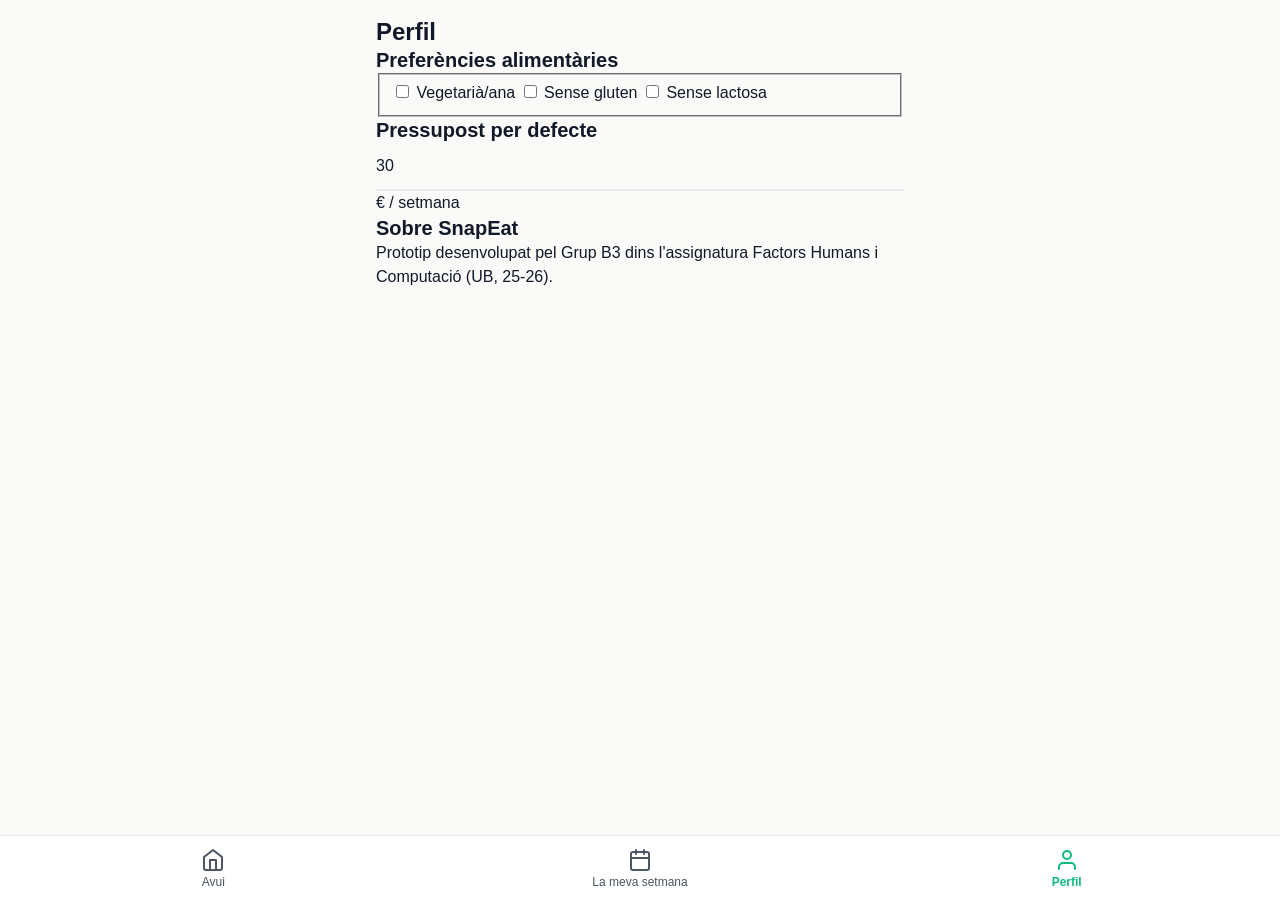
==== perfil.html @ 3fbcd61c "feat: implement complete SnapEat functional prototype - Guia d'estil amb design tokens a variables.c" ====
<!DOCTYPE html>
<html lang="ca">
<head>
  <meta charset="UTF-8">
  <meta name="viewport" content="width=device-width, initial-scale=1.0, viewport-fit=cover">
  <meta name="description" content="Preferències i configuració de SnapEat.">
  <title>SnapEat — Perfil</title>
  <link rel="stylesheet" href="css/variables.css">
  <link rel="stylesheet" href="css/base.css">
  <link rel="stylesheet" href="css/components.css">
  <link rel="stylesheet" href="css/layout.css">
  <link rel="stylesheet" href="css/screens.css">
</head>
<body>
  <a href="#main-content" class="skip-link">Salta al contingut principal</a>

  <main id="main-content" class="container" role="main">
    <header class="perfil-header">
      <h1>Perfil</h1>
    </header>

    <section class="setmana-section" aria-labelledby="prefs-title">
      <h2 id="prefs-title">Preferències alimentàries</h2>
      <fieldset>
        <legend class="visually-hidden">Restriccions</legend>
        <label class="checkbox-label"><input type="checkbox" id="pref-vegetaria"> Vegetarià/ana</label>
        <label class="checkbox-label"><input type="checkbox" id="pref-sense-gluten"> Sense gluten</label>
        <label class="checkbox-label"><input type="checkbox" id="pref-sense-lactosa"> Sense lactosa</label>
      </fieldset>
    </section>

    <section class="setmana-section" aria-labelledby="budget-default-title">
      <h2 id="budget-default-title">Pressupost per defecte</h2>
      <div class="input-with-suffix">
        <input type="number" id="default-budget" class="input-field" value="30" min="10" max="200">
        <span class="input-suffix" aria-hidden="true">€ / setmana</span>
      </div>
    </section>

    <section class="setmana-section" aria-labelledby="info-title">
      <h2 id="info-title">Sobre SnapEat</h2>
      <p>Prototip desenvolupat pel Grup B3 dins l'assignatura Factors Humans i Computació (UB, 25-26).</p>
    </section>
  </main>

  <nav class="tab-bar" aria-label="Navegació principal">
    <a href="index.html" class="tab">
      <svg xmlns="http://www.w3.org/2000/svg" class="tab__icon" width="24" height="24" viewBox="0 0 24 24" fill="none" stroke="currentColor" stroke-width="2" stroke-linecap="round" stroke-linejoin="round" aria-hidden="true"><path d="m3 9 9-7 9 7v11a2 2 0 0 1-2 2H5a2 2 0 0 1-2-2z"/><polyline points="9 22 9 12 15 12 15 22"/></svg>
      <span class="tab__label">Avui</span>
    </a>
    <a href="setmana.html" class="tab">
      <svg xmlns="http://www.w3.org/2000/svg" class="tab__icon" width="24" height="24" viewBox="0 0 24 24" fill="none" stroke="currentColor" stroke-width="2" stroke-linecap="round" stroke-linejoin="round" aria-hidden="true"><rect width="18" height="18" x="3" y="4" rx="2" ry="2"/><line x1="16" x2="16" y1="2" y2="6"/><line x1="8" x2="8" y1="2" y2="6"/><line x1="3" x2="21" y1="10" y2="10"/></svg>
      <span class="tab__label">La meva setmana</span>
    </a>
    <a href="perfil.html" class="tab" aria-current="page">
      <svg xmlns="http://www.w3.org/2000/svg" class="tab__icon" width="24" height="24" viewBox="0 0 24 24" fill="none" stroke="currentColor" stroke-width="2" stroke-linecap="round" stroke-linejoin="round" aria-hidden="true"><path d="M20 21v-2a4 4 0 0 0-4-4H8a4 4 0 0 0-4 4v2"/><circle cx="12" cy="7" r="4"/></svg>
      <span class="tab__label">Perfil</span>
    </a>
  </nav>

  <script src="js/data.js"></script>
  <script src="js/shared.js"></script>
  <script src="js/perfil.js"></script>
</body>
</html>
---- css/variables.css ----
/* ============================================================
   SnapEat — Design tokens (custom properties)
   Basat en disseny/guia-estil.md
   ============================================================ */

:root {
  /* ------------------------------------------------------------
     Colors — semàfor nutricional (Tailwind red/amber/emerald)
     Cadascun amb variants: bg (fons), accent (dot/icon), fg (text)
     ------------------------------------------------------------ */
  --color-bad-bg: #FEE2E2;
  --color-bad-accent: #DC2626;
  --color-bad-fg: #991B1B;

  --color-warn-bg: #FEF3C7;
  --color-warn-accent: #D97706;
  --color-warn-fg: #92400E;

  --color-ok-bg: #D1FAE5;
  --color-ok-accent: #059669;
  --color-ok-fg: #065F46;

  /* Color d'accent de marca */
  --color-brand: #10B981;
  --color-brand-hover: #059669;
  --color-brand-soft: #ECFDF5;

  /* Neutres */
  --color-bg: #FAFAF9;
  --color-surface: #FFFFFF;
  --color-border: #E5E7EB;
  --color-border-strong: #D1D5DB;
  --color-text: #111827;
  --color-text-muted: #4B5563;
  --color-text-subtle: #6B7280;
  --color-text-disabled: #9CA3AF;

  /* Estats */
  --color-focus: #2563EB;
  --color-error: #DC2626;
  --color-success: #059669;

  /* ------------------------------------------------------------
     Tipografia
     ------------------------------------------------------------ */
  --font-family: -apple-system, BlinkMacSystemFont, "Segoe UI", Roboto,
                 "Helvetica Neue", Arial, sans-serif;

  --font-size-display: 2rem;      /* 32px */
  --font-size-h1: 1.5rem;         /* 24px */
  --font-size-h2: 1.25rem;        /* 20px */
  --font-size-h3: 1.125rem;       /* 18px */
  --font-size-body: 1rem;         /* 16px */
  --font-size-small: 0.875rem;    /* 14px */
  --font-size-micro: 0.75rem;     /* 12px */

  --font-weight-regular: 400;
  --font-weight-medium: 500;
  --font-weight-semibold: 600;
  --font-weight-bold: 700;

  --line-height-tight: 1.2;
  --line-height-snug: 1.3;
  --line-height-base: 1.5;

  /* ------------------------------------------------------------
     Espaiat (base 4px)
     ------------------------------------------------------------ */
  --space-1: 0.25rem;  /* 4px */
  --space-2: 0.5rem;   /* 8px */
  --space-3: 0.75rem;  /* 12px */
  --space-4: 1rem;     /* 16px */
  --space-5: 1.5rem;   /* 24px */
  --space-6: 2rem;     /* 32px */
  --space-7: 3rem;     /* 48px */
  --space-8: 4rem;     /* 64px */

  /* ------------------------------------------------------------
     Radius
     ------------------------------------------------------------ */
  --radius-sm: 0.5rem;    /* 8px */
  --radius-md: 0.75rem;   /* 12px */
  --radius-lg: 1rem;      /* 16px */
  --radius-full: 9999px;

  /* ------------------------------------------------------------
     Ombres
     ------------------------------------------------------------ */
  --shadow-sm: 0 1px 2px rgba(0, 0, 0, 0.05);
  --shadow-md: 0 4px 6px -1px rgba(0, 0, 0, 0.08),
               0 2px 4px -2px rgba(0, 0, 0, 0.04);
  --shadow-lg: 0 10px 15px -3px rgba(0, 0, 0, 0.10),
               0 4px 6px -4px rgba(0, 0, 0, 0.05);

  /* ------------------------------------------------------------
     Layout
     ------------------------------------------------------------ */
  --container-max-mobile: 100%;
  --container-max-tablet: 480px;
  --container-max-desktop: 560px;

  --tab-bar-height: 64px;
  --fab-size: 56px;
  --touch-target-min: 44px;

  /* ------------------------------------------------------------
     Motion
     ------------------------------------------------------------ */
  --duration-fast: 150ms;
  --duration-base: 200ms;
  --duration-slow: 300ms;

  --ease-out: cubic-bezier(0.16, 1, 0.3, 1);
  --ease-in-out: cubic-bezier(0.4, 0, 0.2, 1);

  /* ------------------------------------------------------------
     Z-index scale
     ------------------------------------------------------------ */
  --z-tab-bar: 10;
  --z-fab: 20;
  --z-modal: 100;
  --z-toast: 200;
}
---- css/base.css ----
/* ============================================================
   SnapEat — Base styles
   Reset modern, tipografia base, elements HTML fonamentals
   ============================================================ */

/* ------------------------------------------------------------
   Reset — box-sizing universal i margins a zero
   Raó: evitar inconsistències entre navegadors i facilitar
   el càlcul de mides dels components
   ------------------------------------------------------------ */
*,
*::before,
*::after {
  box-sizing: border-box;
}

html,
body,
h1,
h2,
h3,
h4,
h5,
h6,
p,
figure,
blockquote,
dl,
dd,
ul,
ol {
  margin: 0;
  padding: 0;
}

ul,
ol {
  list-style: none;
}

button {
  font: inherit;
  color: inherit;
  background: none;
  border: none;
  cursor: pointer;
}

input,
textarea,
select {
  font: inherit;
  color: inherit;
}

/* ------------------------------------------------------------
   HTML i body — base tipogràfica i colors de fons
   ------------------------------------------------------------ */
html {
  /* Evita ajustaments automàtics de text a iOS en rotació */
  -webkit-text-size-adjust: 100%;
  /* Scroll suau per àncores (respectat si hi ha reduced motion) */
  scroll-behavior: smooth;
}

body {
  font-family: var(--font-family);
  font-size: var(--font-size-body);
  font-weight: var(--font-weight-regular);
  line-height: var(--line-height-base);
  color: var(--color-text);
  background-color: var(--color-bg);
  /* Millora la renderització a Mac/iOS */
  -webkit-font-smoothing: antialiased;
  -moz-osx-font-smoothing: grayscale;
  /* Mínim 100vh per garantir que el fons cobreix tota la pantalla */
  min-height: 100vh;
}

/* ------------------------------------------------------------
   Tipografia — capçaleres (segueix l'escala de variables.css)
   ------------------------------------------------------------ */
h1 {
  font-size: var(--font-size-h1);
  font-weight: var(--font-weight-bold);
  line-height: var(--line-height-snug);
  color: var(--color-text);
}

h2 {
  font-size: var(--font-size-h2);
  font-weight: var(--font-weight-semibold);
  line-height: var(--line-height-snug);
  color: var(--color-text);
}

h3 {
  font-size: var(--font-size-h3);
  font-weight: var(--font-weight-semibold);
  line-height: var(--line-height-snug);
  color: var(--color-text);
}

p {
  font-size: var(--font-size-body);
  line-height: var(--line-height-base);
  color: var(--color-text);
}

small {
  font-size: var(--font-size-small);
  color: var(--color-text-muted);
}

/* ------------------------------------------------------------
   Enllaços — color de marca, subratllat només a hover
   Raó: aspecte net; el focus-visible ja indica interactivitat
   ------------------------------------------------------------ */
a {
  color: var(--color-brand);
  text-decoration: none;
  transition: color var(--duration-fast) var(--ease-in-out);
}

a:hover {
  text-decoration: underline;
}

a:active {
  color: var(--color-brand-hover);
}

/* ------------------------------------------------------------
   Imatges — responsive per defecte
   ------------------------------------------------------------ */
img,
picture,
svg,
video {
  max-width: 100%;
  height: auto;
  display: block;
}

/* ------------------------------------------------------------
   Focus visible global — WCAG 2.4.7
   Outline blau de 2px amb offset per garantir visibilitat
   sobre qualsevol fons de la paleta
   ------------------------------------------------------------ */
:focus {
  outline: none;
}

:focus-visible {
  outline: 2px solid var(--color-focus);
  outline-offset: 2px;
  border-radius: var(--radius-sm);
}

/* ------------------------------------------------------------
   Utilitat visually-hidden — contingut només per lectors de pantalla
   Patró estàndard de Bootstrap/WAI
   ------------------------------------------------------------ */
.visually-hidden {
  position: absolute;
  width: 1px;
  height: 1px;
  padding: 0;
  margin: -1px;
  overflow: hidden;
  clip: rect(0, 0, 0, 0);
  white-space: nowrap;
  border: 0;
}

/* ------------------------------------------------------------
   Selecció de text — utilitza el color de marca suau
   ------------------------------------------------------------ */
::selection {
  background-color: var(--color-brand-soft);
  color: var(--color-text);
}

/* ------------------------------------------------------------
   Preferència de moviment reduït — WCAG 2.3.3
   Única excepció a la regla de no usar !important:
   ha d'anul·lar qualsevol transició/animació del projecte
   ------------------------------------------------------------ */
@media (prefers-reduced-motion: reduce) {
  *,
  *::before,
  *::after {
    animation-duration: 0.01ms !important;
    animation-iteration-count: 1 !important;
    transition-duration: 0.01ms !important;
    scroll-behavior: auto !important;
  }
}
---- css/components.css ----
/* ============================================================
   SnapEat — Components reutilitzables
   Botons, cards, FAB, tab bar, inputs, semàfor, chips,
   banners, apat-card, modals, skip-link
   ============================================================ */

/* ------------------------------------------------------------
   Skip link — accessibilitat (WCAG 2.4.1)
   Visible només quan rep focus amb teclat
   ------------------------------------------------------------ */
.skip-link {
  position: absolute;
  top: 0;
  left: 0;
  padding: var(--space-3) var(--space-4);
  background-color: var(--color-surface);
  color: var(--color-brand);
  font-weight: var(--font-weight-semibold);
  border-radius: 0 0 var(--radius-md) 0;
  box-shadow: var(--shadow-md);
  /* Fora de pantalla per defecte; torna a la vista amb focus */
  transform: translateY(-120%);
  transition: transform var(--duration-base) var(--ease-out);
  z-index: var(--z-modal);
}

.skip-link:focus {
  transform: translateY(0);
}

.skip-link:focus-visible {
  outline: 2px solid var(--color-focus);
  outline-offset: 2px;
}

/* ============================================================
   BOTONS
   Alçada mínima 44px (WCAG 2.5.5 Target Size AAA)
   ============================================================ */

.btn {
  display: inline-flex;
  align-items: center;
  justify-content: center;
  gap: var(--space-2);
  min-height: var(--touch-target-min);
  padding: var(--space-3) var(--space-5);
  font-size: var(--font-size-body);
  font-weight: var(--font-weight-semibold);
  line-height: var(--line-height-snug);
  border-radius: var(--radius-md);
  border: 2px solid transparent;
  cursor: pointer;
  user-select: none;
  text-decoration: none;
  transition: background-color var(--duration-fast) var(--ease-in-out),
              border-color var(--duration-fast) var(--ease-in-out),
              color var(--duration-fast) var(--ease-in-out),
              transform var(--duration-fast) var(--ease-out),
              opacity var(--duration-fast) var(--ease-in-out);
}

.btn:active:not(:disabled) {
  /* Feedback tàctil subtil */
  transform: scale(0.97);
}

.btn:disabled,
.btn[aria-disabled="true"] {
  opacity: 0.5;
  cursor: not-allowed;
  pointer-events: none;
}

.btn--block {
  width: 100%;
}

/* -------------------- Variant: primary -------------------- */
.btn--primary {
  background-color: var(--color-brand);
  color: var(--color-surface);
  border-color: var(--color-brand);
}

.btn--primary:hover:not(:disabled) {
  background-color: var(--color-brand-hover);
  border-color: var(--color-brand-hover);
}

.btn--primary:active:not(:disabled) {
  background-color: var(--color-brand-hover);
}

/* -------------------- Variant: secondary -------------------- */
.btn--secondary {
  background-color: transparent;
  color: var(--color-brand);
  border-color: var(--color-brand);
}

.btn--secondary:hover:not(:disabled) {
  background-color: var(--color-brand-soft);
}

.btn--secondary:active:not(:disabled) {
  background-color: var(--color-brand-soft);
  color: var(--color-brand-hover);
  border-color: var(--color-brand-hover);
}

/* -------------------- Variant: ghost -------------------- */
.btn--ghost {
  background-color: transparent;
  color: var(--color-text-muted);
  border-color: transparent;
}

.btn--ghost:hover:not(:disabled) {
  background-color: var(--color-border);
  color: var(--color-text);
}

.btn--ghost:active:not(:disabled) {
  background-color: var(--color-border-strong);
}

/* -------------------- Variant: danger -------------------- */
.btn--danger {
  background-color: transparent;
  color: var(--color-bad-accent);
  border-color: transparent;
}

.btn--danger:hover:not(:disabled) {
  background-color: var(--color-bad-bg);
}

.btn--danger:active:not(:disabled) {
  background-color: var(--color-bad-bg);
  color: var(--color-bad-fg);
}

/* ============================================================
   CARD — superfície bàsica per a contingut
   ============================================================ */

.card {
  background-color: var(--color-surface);
  border: 1px solid var(--color-border);
  border-radius: var(--radius-md);
  padding: var(--space-4);
  box-shadow: var(--shadow-sm);
}

.card__title {
  font-size: var(--font-size-h3);
  font-weight: var(--font-weight-semibold);
  line-height: var(--line-height-snug);
  margin-bottom: var(--space-2);
}

.card__subtitle {
  font-size: var(--font-size-small);
  color: var(--color-text-muted);
  margin-bottom: var(--space-3);
}

.card__body {
  font-size: var(--font-size-body);
  color: var(--color-text);
}

/* ============================================================
   FAB — Floating Action Button
   Posicionat sobre el tab bar, a baix a la dreta
   ============================================================ */

.fab {
  position: fixed;
  right: var(--space-4);
  /* Sobre el tab bar + respir */
  bottom: calc(var(--tab-bar-height) + var(--space-4) + env(safe-area-inset-bottom, 0px));
  width: var(--fab-size);
  height: var(--fab-size);
  display: inline-flex;
  align-items: center;
  justify-content: center;
  background-color: var(--color-brand);
  color: var(--color-surface);
  border: none;
  border-radius: var(--radius-full);
  box-shadow: var(--shadow-lg);
  cursor: pointer;
  z-index: var(--z-fab);
  transition: background-color var(--duration-fast) var(--ease-in-out),
              transform var(--duration-fast) var(--ease-out),
              box-shadow var(--duration-fast) var(--ease-in-out);
}

.fab:hover {
  background-color: var(--color-brand-hover);
  box-shadow: var(--shadow-lg), 0 0 0 6px var(--color-brand-soft);
}

.fab:active {
  /* Feedback més marcat que un botó normal (element de flotació) */
  transform: scale(0.93);
}

.fab svg,
.fab__icon {
  width: 24px;
  height: 24px;
  stroke: currentColor;
  fill: none;
}

/* ============================================================
   TAB BAR — barra de navegació fixa inferior
   ============================================================ */

.tab-bar {
  position: fixed;
  bottom: 0;
  left: 0;
  right: 0;
  display: flex;
  align-items: stretch;
  background-color: var(--color-surface);
  border-top: 1px solid var(--color-border);
  /* Safe area iOS — afegeix padding al padding propi */
  padding-bottom: env(safe-area-inset-bottom, 0px);
  min-height: var(--tab-bar-height);
  z-index: var(--z-tab-bar);
}

.tab {
  flex: 1;
  display: flex;
  flex-direction: column;
  align-items: center;
  justify-content: center;
  gap: var(--space-1);
  min-height: var(--tab-bar-height);
  padding: var(--space-2);
  color: var(--color-text-muted);
  font-size: var(--font-size-micro);
  font-weight: var(--font-weight-regular);
  text-decoration: none;
  text-align: center;
  background: transparent;
  border: none;
  cursor: pointer;
  transition: color var(--duration-fast) var(--ease-in-out);
}

.tab__icon {
  width: 24px;
  height: 24px;
  stroke: currentColor;
  fill: none;
}

.tab__label {
  font-size: var(--font-size-micro);
  line-height: 1;
}

.tab:hover {
  color: var(--color-text);
}

/* Tab actiu — usa aria-current="page" com a selector canònic */
.tab[aria-current="page"],
.tab--active {
  color: var(--color-brand);
  font-weight: var(--font-weight-semibold);
}

/* ============================================================
   INPUTS — minimalista amb border-bottom
   Label SEMPRE visible a sobre (WCAG 3.3.2)
   ============================================================ */

.input-group {
  display: flex;
  flex-direction: column;
  gap: var(--space-1);
}

.label {
  font-size: var(--font-size-small);
  font-weight: var(--font-weight-medium);
  color: var(--color-text-muted);
  line-height: var(--line-height-snug);
}

.label--required::after {
  content: " *";
  color: var(--color-error);
}

.input-field {
  width: 100%;
  min-height: 48px;
  padding: var(--space-2) 0;
  font-size: var(--font-size-body);
  color: var(--color-text);
  background-color: transparent;
  border: none;
  border-bottom: 2px solid var(--color-border);
  border-radius: 0;
  transition: border-color var(--duration-fast) var(--ease-in-out);
}

.input-field::placeholder {
  color: var(--color-text-subtle);
}

.input-field:hover {
  border-bottom-color: var(--color-border-strong);
}

.input-field:focus {
  outline: none;
  border-bottom-color: var(--color-brand);
}

.input-field:focus-visible {
  /* Manté el focus ring global però també reforça el border bottom */
  outline: 2px solid var(--color-focus);
  outline-offset: 2px;
  border-bottom-color: var(--color-brand);
}

.input-field:disabled {
  color: var(--color-text-disabled);
  border-bottom-color: var(--color-border);
  cursor: not-allowed;
}

.input-field--error {
  border-bottom-color: var(--color-error);
}

.input-help {
  font-size: var(--font-size-small);
  color: var(--color-text-subtle);
  margin-top: var(--space-1);
}

.input-error {
  font-size: var(--font-size-small);
  color: var(--color-error);
  margin-top: var(--space-1);
}

/* Select amb la mateixa aparença que input */
select.input-field {
  appearance: none;
  background-image: linear-gradient(45deg, transparent 50%, var(--color-text-muted) 50%),
                    linear-gradient(-45deg, transparent 50%, var(--color-text-muted) 50%);
  background-position: calc(100% - 14px) 50%, calc(100% - 8px) 50%;
  background-size: 6px 6px;
  background-repeat: no-repeat;
  padding-right: var(--space-6);
}

/* ============================================================
   SEMÀFOR NUTRICIONAL — component crític
   Cada cèl·lula combina color + icona + text (anti-daltonisme)
   ============================================================ */

.semafor {
  display: grid;
  grid-template-columns: repeat(3, minmax(0, 1fr));
  gap: var(--space-3);
}

@media (max-width: 359px) {
  .semafor {
    grid-template-columns: repeat(2, minmax(0, 1fr));
  }
  .semafor > :nth-child(3) {
    grid-column: 1 / -1;
  }
}

.semafor-cell {
  display: flex;
  flex-direction: column;
  align-items: flex-start;
  justify-content: flex-start;
  gap: var(--space-1);
  min-height: 96px;
  padding: var(--space-3);
  border-radius: var(--radius-md);
  border: 1px solid transparent;
  /* Transició per al canvi d'estat després de registrar un àpat */
  transition: background-color var(--duration-slow) var(--ease-in-out),
              border-color var(--duration-slow) var(--ease-in-out),
              transform var(--duration-slow) var(--ease-out);
}

.semafor-cell__icon {
  display: inline-flex;
  align-items: center;
  justify-content: center;
  width: 20px;
  height: 20px;
  margin-bottom: var(--space-1);
}

.semafor-cell__icon svg {
  width: 100%;
  height: 100%;
  stroke: currentColor;
  fill: none;
}

.semafor-cell__dot {
  /* Alternativa a icona si només es vol un punt de color */
  display: inline-block;
  width: 10px;
  height: 10px;
  border-radius: var(--radius-full);
  background-color: currentColor;
  margin-bottom: var(--space-2);
}

.semafor-cell__label {
  font-size: var(--font-size-body);
  font-weight: var(--font-weight-semibold);
  line-height: var(--line-height-snug);
}

.semafor-cell__status {
  font-size: var(--font-size-small);
  line-height: var(--line-height-snug);
}

/* -------------------- Modificador: OK -------------------- */
.semafor-cell--ok {
  background-color: var(--color-ok-bg);
  border-color: rgba(5, 150, 105, 0.4); /* --color-ok-accent a 40% */
  color: var(--color-ok-accent);
}

.semafor-cell--ok .semafor-cell__label {
  color: var(--color-ok-fg);
}

.semafor-cell--ok .semafor-cell__status {
  color: var(--color-ok-fg);
}

/* -------------------- Modificador: warn -------------------- */
.semafor-cell--warn {
  background-color: var(--color-warn-bg);
  border-color: rgba(217, 119, 6, 0.4); /* --color-warn-accent a 40% */
  color: var(--color-warn-accent);
}

.semafor-cell--warn .semafor-cell__label {
  color: var(--color-warn-fg);
}

.semafor-cell--warn .semafor-cell__status {
  color: var(--color-warn-fg);
}

/* -------------------- Modificador: bad -------------------- */
.semafor-cell--bad {
  background-color: var(--color-bad-bg);
  border-color: rgba(220, 38, 38, 0.4); /* --color-bad-accent a 40% */
  color: var(--color-bad-accent);
}

.semafor-cell--bad .semafor-cell__label {
  color: var(--color-bad-fg);
}

.semafor-cell--bad .semafor-cell__status {
  color: var(--color-bad-fg);
}

/* Animació d'atenció en primer render post-registre */
.semafor-cell--pulse {
  animation: semafor-pulse var(--duration-slow) var(--ease-out);
}

@keyframes semafor-pulse {
  0%   { transform: scale(1); }
  50%  { transform: scale(1.02); }
  100% { transform: scale(1); }
}

/* ============================================================
   CHIPS — selecció ràpida (begudes, extras)
   ============================================================ */

.chip {
  display: inline-flex;
  align-items: center;
  gap: var(--space-1);
  min-height: 36px;
  padding: var(--space-2) var(--space-3);
  background-color: var(--color-bg);
  color: var(--color-text-muted);
  font-size: var(--font-size-small);
  font-weight: var(--font-weight-medium);
  line-height: 1;
  border: 1px solid var(--color-border);
  border-radius: var(--radius-full);
  cursor: pointer;
  user-select: none;
  transition: background-color var(--duration-fast) var(--ease-in-out),
              border-color var(--duration-fast) var(--ease-in-out),
              color var(--duration-fast) var(--ease-in-out);
}

.chip:hover {
  border-color: var(--color-border-strong);
  color: var(--color-text);
}

.chip:active {
  transform: scale(0.97);
}

/* Estat seleccionat — input:checked + label o classe .chip--selected */
.chip--selected,
.chip[aria-pressed="true"] {
  background-color: var(--color-brand-soft);
  border-color: var(--color-brand);
  color: var(--color-brand-hover);
}

.chip--selected:hover,
.chip[aria-pressed="true"]:hover {
  background-color: var(--color-brand-soft);
  border-color: var(--color-brand-hover);
}

.chip__icon {
  width: 14px;
  height: 14px;
  stroke: currentColor;
  fill: none;
}

/* ============================================================
   BANNER — suggeriments tonals Coach
   ============================================================ */

.banner {
  display: flex;
  align-items: flex-start;
  gap: var(--space-3);
  padding: var(--space-3) var(--space-4);
  background-color: var(--color-brand-soft);
  border-left: 3px solid var(--color-brand);
  border-radius: var(--radius-md);
  color: var(--color-text);
  font-size: var(--font-size-body);
  line-height: var(--line-height-base);
}

.banner__icon {
  flex-shrink: 0;
  width: 20px;
  height: 20px;
  margin-top: 2px; /* alineació òptica amb la primera línia de text */
  color: var(--color-brand);
  stroke: currentColor;
  fill: none;
}

.banner__text {
  flex: 1;
}

.banner__text strong {
  font-weight: var(--font-weight-semibold);
}

/* Variant info neutra (no coach) */
.banner--info {
  background-color: var(--color-bg);
  border-left-color: var(--color-text-muted);
}

.banner--info .banner__icon {
  color: var(--color-text-muted);
}

/* ============================================================
   APAT-CARD — card específica per a un àpat registrat
   Conté foto thumbnail, nom, hora i menú [⋯]
   ============================================================ */

.apat-card {
  display: grid;
  grid-template-columns: 64px 1fr auto;
  gap: var(--space-3);
  align-items: center;
  padding: var(--space-3);
  background-color: var(--color-surface);
  border: 1px solid var(--color-border);
  border-radius: var(--radius-md);
  box-shadow: var(--shadow-sm);
}

.apat-card__foto {
  width: 64px;
  height: 64px;
  object-fit: cover;
  border-radius: var(--radius-sm);
  background-color: var(--color-bg);
}

.apat-card__body {
  min-width: 0; /* permet truncat del text */
}

.apat-card__nom {
  font-size: var(--font-size-body);
  font-weight: var(--font-weight-semibold);
  color: var(--color-text);
  line-height: var(--line-height-snug);
  /* Truncat a una línia si és massa llarg */
  overflow: hidden;
  text-overflow: ellipsis;
  white-space: nowrap;
}

.apat-card__hora {
  font-size: var(--font-size-small);
  color: var(--color-text-muted);
  margin-top: 2px;
}

.apat-card__menu {
  display: inline-flex;
  align-items: center;
  justify-content: center;
  width: var(--touch-target-min);
  height: var(--touch-target-min);
  border-radius: var(--radius-full);
  color: var(--color-text-muted);
  background: transparent;
  border: none;
  cursor: pointer;
  transition: background-color var(--duration-fast) var(--ease-in-out),
              color var(--duration-fast) var(--ease-in-out);
}

.apat-card__menu:hover {
  background-color: var(--color-bg);
  color: var(--color-text);
}

.apat-card__menu svg {
  width: 20px;
  height: 20px;
  stroke: currentColor;
  fill: none;
}

/* ============================================================
   MODAL — overlay centrat per a confirmacions
   ============================================================ */

.modal {
  position: fixed;
  inset: 0;
  display: flex;
  align-items: center;
  justify-content: center;
  padding: var(--space-4);
  background-color: rgba(17, 24, 39, 0.5); /* --color-text a 50% */
  z-index: var(--z-modal);
  /* Hidden per defecte — JS afegirà atribut open o classe .modal--visible */
  opacity: 0;
  visibility: hidden;
  transition: opacity var(--duration-base) var(--ease-in-out),
              visibility var(--duration-base) var(--ease-in-out);
}

.modal[open],
.modal--visible,
.modal:not([hidden]) {
  opacity: 1;
  visibility: visible;
}

.modal__dialog {
  width: 100%;
  max-width: 400px;
  background-color: var(--color-surface);
  border-radius: var(--radius-lg);
  box-shadow: var(--shadow-lg);
  padding: var(--space-5);
  display: flex;
  flex-direction: column;
  gap: var(--space-4);
  /* Animació d'entrada */
  transform: translateY(8px) scale(0.98);
  transition: transform var(--duration-base) var(--ease-out);
}

.modal[open] .modal__dialog,
.modal--visible .modal__dialog {
  transform: translateY(0) scale(1);
}

.modal__title {
  font-size: var(--font-size-h2);
  font-weight: var(--font-weight-semibold);
  line-height: var(--line-height-snug);
  color: var(--color-text);
}

.modal__body {
  font-size: var(--font-size-body);
  line-height: var(--line-height-base);
  color: var(--color-text-muted);
}

.modal__actions {
  display: flex;
  justify-content: flex-end;
  gap: var(--space-2);
  flex-wrap: wrap;
}

/* En mòbils petits, botons a tota amfada apilats */
@media (max-width: 479px) {
  .modal__actions {
    flex-direction: column-reverse;
  }
  .modal__actions .btn {
    width: 100%;
  }
}

/* ============================================================
   BADGE — petita etiqueta d'estat
   ============================================================ */

.badge {
  display: inline-flex;
  align-items: center;
  gap: var(--space-1);
  padding: 2px var(--space-2);
  font-size: var(--font-size-micro);
  font-weight: var(--font-weight-medium);
  line-height: 1;
  background-color: var(--color-bg);
  color: var(--color-text-muted);
  border-radius: var(--radius-sm);
  border: 1px solid var(--color-border);
}

.badge--ok {
  background-color: var(--color-ok-bg);
  color: var(--color-ok-fg);
  border-color: transparent;
}

.badge--warn {
  background-color: var(--color-warn-bg);
  color: var(--color-warn-fg);
  border-color: transparent;
}

.badge--bad {
  background-color: var(--color-bad-bg);
  color: var(--color-bad-fg);
  border-color: transparent;
}

/* ============================================================
   DIVIDER — separador horitzontal
   ============================================================ */

.divider {
  height: 1px;
  background-color: var(--color-border);
  border: none;
  margin: var(--space-4) 0;
}
---- css/layout.css ----
/* ============================================================
   SnapEat — Layout
   Contenidors, retícula responsive, safe-area insets
   ============================================================ */

/* ------------------------------------------------------------
   Contenidor principal — mobile-first
   Breakpoints:
     < 640px  → 100% amfada
     ≥ 640px  → màx 480px (manté experiència mobile-like a tauleta)
     ≥ 1024px → màx 560px (marge generós a desktop)
   Padding bottom: espai per no quedar tapat pel tab bar + FAB
   ------------------------------------------------------------ */
.container {
  width: 100%;
  max-width: var(--container-max-mobile);
  margin-inline: auto;
  padding-inline: var(--space-4);
  /* Espai inferior: tab bar (64px) + FAB (56px) + respir (32px) */
  padding-bottom: calc(var(--tab-bar-height) + var(--space-8));
  padding-top: var(--space-4);
}

@media (min-width: 640px) {
  .container {
    max-width: var(--container-max-tablet);
  }
}

@media (min-width: 1024px) {
  .container {
    max-width: var(--container-max-desktop);
  }
}

/* ------------------------------------------------------------
   Secció — bloc lògic dins d'una pantalla
   Separació generosa entre seccions
   ------------------------------------------------------------ */
.section {
  margin-bottom: var(--space-6);
}

.section:last-child {
  margin-bottom: 0;
}

.section__title {
  margin-bottom: var(--space-4);
  font-size: var(--font-size-h2);
  font-weight: var(--font-weight-semibold);
  line-height: var(--line-height-snug);
}

.section__subtitle {
  margin-bottom: var(--space-3);
  font-size: var(--font-size-small);
  color: var(--color-text-muted);
}

/* ------------------------------------------------------------
   Pantalla — contenidor de pantalla completa
   ------------------------------------------------------------ */
.screen {
  min-height: 100vh;
  padding-bottom: var(--tab-bar-height);
}

.screen__header {
  margin-bottom: var(--space-5);
}

.screen__title {
  font-size: var(--font-size-display);
  font-weight: var(--font-weight-bold);
  line-height: var(--line-height-tight);
  color: var(--color-text);
}

.screen__subtitle {
  margin-top: var(--space-1);
  font-size: var(--font-size-body);
  color: var(--color-text-muted);
}

/* ------------------------------------------------------------
   Utilitats flex i gap
   ------------------------------------------------------------ */
.stack {
  display: flex;
  flex-direction: column;
  gap: var(--space-4);
}

.stack--tight {
  gap: var(--space-2);
}

.stack--loose {
  gap: var(--space-6);
}

.cluster {
  display: flex;
  flex-wrap: wrap;
  align-items: center;
  gap: var(--space-2);
}

.row {
  display: flex;
  align-items: center;
  gap: var(--space-3);
}

.row--between {
  justify-content: space-between;
}

/* ------------------------------------------------------------
   Grid del semàfor nutricional
   3 columnes iguals al mòbil; pot plegar-se a 2+1 si és molt estret
   ------------------------------------------------------------ */
.grid-semafor {
  display: grid;
  grid-template-columns: repeat(3, minmax(0, 1fr));
  gap: var(--space-3);
}

/* A pantalles molt estretes (< 360px), plega a 2 columnes amb
   la tercera ocupant tota l'amfada. Cas extrem però accessible. */
@media (max-width: 359px) {
  .grid-semafor {
    grid-template-columns: repeat(2, minmax(0, 1fr));
  }

  .grid-semafor > :nth-child(3) {
    grid-column: 1 / -1;
  }
}

/* ------------------------------------------------------------
   Grid de cards de pla setmanal
   Mòbil: 1 columna; tauleta+: 2 columnes
   ------------------------------------------------------------ */
.grid-week {
  display: grid;
  grid-template-columns: 1fr;
  gap: var(--space-4);
}

@media (min-width: 640px) {
  .grid-week {
    grid-template-columns: repeat(2, minmax(0, 1fr));
  }
}

/* ------------------------------------------------------------
   Safe area insets — iOS
   Garanteix que el tab bar no quedi tapat pel home indicator
   ------------------------------------------------------------ */
.safe-bottom {
  padding-bottom: env(safe-area-inset-bottom, 0);
}

.safe-top {
  padding-top: env(safe-area-inset-top, 0);
}

/* ------------------------------------------------------------
   Main — regió principal de contingut
   ------------------------------------------------------------ */
main {
  display: block;
}

/* ------------------------------------------------------------
   Utilitats d'espaiat (usades amb moderació — prefereix gap)
   ------------------------------------------------------------ */
.mt-4 { margin-top: var(--space-4); }
.mt-5 { margin-top: var(--space-5); }
.mt-6 { margin-top: var(--space-6); }
.mb-4 { margin-bottom: var(--space-4); }
.mb-5 { margin-bottom: var(--space-5); }
.mb-6 { margin-bottom: var(--space-6); }
---- css/screens.css ----
/* ============================================================
   SnapEat — Estils específics de pantalla
   Dashboard, registrar, setmana, perfil
   ============================================================ */

/* ============================================================
   #dashboard (index.html)
   Semàfor al capdamunt, suggeriment, llista d'àpats, empty state
   ============================================================ */

#dashboard .dashboard__header {
  display: flex;
  align-items: baseline;
  justify-content: space-between;
  gap: var(--space-3);
  margin-bottom: var(--space-5);
}

#dashboard .dashboard__salutacio {
  font-size: var(--font-size-display);
  font-weight: var(--font-weight-bold);
  line-height: var(--line-height-tight);
}

#dashboard .dashboard__data {
  font-size: var(--font-size-small);
  color: var(--color-text-muted);
}

/* Secció semàfor — destacat visual com a hero */
#dashboard .dashboard__semafor {
  margin-bottom: var(--space-5);
}

/* Secció banner de suggeriment */
#dashboard .dashboard__suggeriment {
  margin-bottom: var(--space-6);
}

/* Llista d'àpats del dia */
#dashboard .dashboard__apats {
  display: flex;
  flex-direction: column;
  gap: var(--space-3);
}

#dashboard .dashboard__apats-titol {
  font-size: var(--font-size-h2);
  font-weight: var(--font-weight-semibold);
  margin-bottom: var(--space-3);
}

/* Empty state — quan no hi ha àpats registrats */
.empty-state {
  display: flex;
  flex-direction: column;
  align-items: center;
  justify-content: center;
  text-align: center;
  gap: var(--space-3);
  padding: var(--space-6) var(--space-4);
  background-color: var(--color-surface);
  border: 1px dashed var(--color-border-strong);
  border-radius: var(--radius-md);
  color: var(--color-text-muted);
}

.empty-state__icon {
  width: 48px;
  height: 48px;
  color: var(--color-text-subtle);
  stroke: currentColor;
  fill: none;
}

.empty-state__title {
  font-size: var(--font-size-h3);
  font-weight: var(--font-weight-semibold);
  color: var(--color-text);
}

.empty-state__text {
  font-size: var(--font-size-body);
  color: var(--color-text-muted);
  max-width: 28ch;
}

.empty-state__cta {
  margin-top: var(--space-2);
}

/* ============================================================
   #registrar-screen (registrar.html)
   Foto area, detecció, extras, submit
   ============================================================ */

#registrar-screen .registrar__titol {
  font-size: var(--font-size-h1);
  font-weight: var(--font-weight-bold);
  margin-bottom: var(--space-4);
}

/* Zona de foto — aspecte 4:3, gran i central */
#registrar-screen .foto-area {
  position: relative;
  width: 100%;
  aspect-ratio: 4 / 3;
  background-color: var(--color-surface);
  border: 2px dashed var(--color-border-strong);
  border-radius: var(--radius-lg);
  display: flex;
  flex-direction: column;
  align-items: center;
  justify-content: center;
  gap: var(--space-3);
  color: var(--color-text-muted);
  overflow: hidden;
  cursor: pointer;
  transition: border-color var(--duration-fast) var(--ease-in-out),
              background-color var(--duration-fast) var(--ease-in-out);
}

#registrar-screen .foto-area:hover {
  border-color: var(--color-brand);
  background-color: var(--color-brand-soft);
}

#registrar-screen .foto-area--filled {
  border-style: solid;
  border-color: var(--color-brand);
  padding: 0;
}

#registrar-screen .foto-area__icon {
  width: 48px;
  height: 48px;
  color: var(--color-text-subtle);
  stroke: currentColor;
  fill: none;
}

#registrar-screen .foto-area__text {
  font-size: var(--font-size-body);
  color: var(--color-text-muted);
  text-align: center;
  padding: 0 var(--space-4);
}

#registrar-screen .foto-area__preview {
  position: absolute;
  inset: 0;
  width: 100%;
  height: 100%;
  object-fit: cover;
}

/* Fila de detecció — mostra què s'ha reconegut a la foto */
#registrar-screen .deteccio {
  margin-top: var(--space-5);
}

#registrar-screen .deteccio__titol {
  font-size: var(--font-size-small);
  font-weight: var(--font-weight-medium);
  color: var(--color-text-muted);
  margin-bottom: var(--space-2);
}

#registrar-screen .deteccio__llista {
  display: flex;
  flex-wrap: wrap;
  gap: var(--space-2);
}

/* Fila d'extras (begudes, acompanyaments) amb chips */
#registrar-screen .extras {
  margin-top: var(--space-5);
}

#registrar-screen .extras__titol {
  font-size: var(--font-size-small);
  font-weight: var(--font-weight-medium);
  color: var(--color-text-muted);
  margin-bottom: var(--space-2);
}

#registrar-screen .extras__llista {
  display: flex;
  flex-wrap: wrap;
  gap: var(--space-2);
}

/* Botó de confirmació — a tota amfada, destacat */
#registrar-screen .registrar__submit {
  margin-top: var(--space-6);
  width: 100%;
}

/* ============================================================
   #setmana-screen (setmana.html)
   Pressupost, menú generat, llista de compra, mode compra, resum
   ============================================================ */

#setmana-screen .setmana__titol {
  font-size: var(--font-size-display);
  font-weight: var(--font-weight-bold);
  line-height: var(--line-height-tight);
  margin-bottom: var(--space-5);
}

/* -------------------- Secció: pressupost -------------------- */
#setmana-screen .pressupost {
  margin-bottom: var(--space-6);
}

#setmana-screen .pressupost__input {
  /* Alineat amb euro al final — suffix via label o span */
  max-width: 200px;
}

#setmana-screen .pressupost__hint {
  font-size: var(--font-size-small);
  color: var(--color-text-subtle);
  margin-top: var(--space-1);
}

/* -------------------- Secció: menú generat -------------------- */
#setmana-screen .menu-generat {
  margin-bottom: var(--space-6);
}

#setmana-screen .menu-generat__titol {
  font-size: var(--font-size-h2);
  font-weight: var(--font-weight-semibold);
  margin-bottom: var(--space-4);
}

/* Grid de cards de dies — 1 col mòbil, 2 col tauleta+ */
#setmana-screen .menu-grid {
  display: grid;
  grid-template-columns: 1fr;
  gap: var(--space-4);
}

@media (min-width: 640px) {
  #setmana-screen .menu-grid {
    grid-template-columns: repeat(2, minmax(0, 1fr));
  }
}

/* Card de dia de la setmana */
#setmana-screen .dia-card {
  background-color: var(--color-surface);
  border: 1px solid var(--color-border);
  border-radius: var(--radius-md);
  padding: var(--space-4);
  box-shadow: var(--shadow-sm);
  display: flex;
  flex-direction: column;
  gap: var(--space-3);
}

#setmana-screen .dia-card__header {
  display: flex;
  align-items: baseline;
  justify-content: space-between;
}

#setmana-screen .dia-card__nom {
  font-size: var(--font-size-h3);
  font-weight: var(--font-weight-semibold);
  color: var(--color-text);
}

#setmana-screen .dia-card__preu {
  font-size: var(--font-size-small);
  color: var(--color-text-muted);
}

#setmana-screen .dia-card__menjars {
  display: flex;
  flex-direction: column;
  gap: var(--space-2);
}

#setmana-screen .dia-card__menjar {
  display: flex;
  align-items: center;
  justify-content: space-between;
  gap: var(--space-2);
  padding: var(--space-2) 0;
  font-size: var(--font-size-body);
  color: var(--color-text);
  border-bottom: 1px solid var(--color-border);
}

#setmana-screen .dia-card__menjar:last-child {
  border-bottom: none;
  padding-bottom: 0;
}

#setmana-screen .dia-card__tipus {
  font-size: var(--font-size-small);
  color: var(--color-text-muted);
  text-transform: uppercase;
  letter-spacing: 0.04em;
}

/* -------------------- Secció: llista de compra -------------------- */
#setmana-screen .compra {
  margin-bottom: var(--space-6);
}

#setmana-screen .compra__header {
  display: flex;
  align-items: center;
  justify-content: space-between;
  gap: var(--space-3);
  margin-bottom: var(--space-4);
}

#setmana-screen .compra__titol {
  font-size: var(--font-size-h2);
  font-weight: var(--font-weight-semibold);
}

#setmana-screen .compra__total {
  font-size: var(--font-size-body);
  font-weight: var(--font-weight-semibold);
  color: var(--color-brand);
}

#setmana-screen .compra__llista {
  display: flex;
  flex-direction: column;
  gap: var(--space-2);
  background-color: var(--color-surface);
  border: 1px solid var(--color-border);
  border-radius: var(--radius-md);
  padding: var(--space-2);
}

#setmana-screen .compra__item {
  display: grid;
  grid-template-columns: auto 1fr auto auto;
  gap: var(--space-3);
  align-items: center;
  padding: var(--space-3);
  background-color: transparent;
  border-radius: var(--radius-sm);
  transition: background-color var(--duration-fast) var(--ease-in-out);
}

#setmana-screen .compra__item:hover {
  background-color: var(--color-bg);
}

#setmana-screen .compra__checkbox {
  width: 20px;
  height: 20px;
  accent-color: var(--color-brand);
  cursor: pointer;
}

#setmana-screen .compra__nom {
  font-size: var(--font-size-body);
  color: var(--color-text);
}

#setmana-screen .compra__qty {
  font-size: var(--font-size-small);
  color: var(--color-text-muted);
}

#setmana-screen .compra__preu {
  font-size: var(--font-size-small);
  font-weight: var(--font-weight-medium);
  color: var(--color-text);
}

/* Ítem marcat com a comprat — text ratllat, opacitat reduïda */
#setmana-screen .compra__item--done .compra__nom,
#setmana-screen .compra__item--done .compra__qty,
#setmana-screen .compra__item--done .compra__preu {
  text-decoration: line-through;
  color: var(--color-text-subtle);
}

#setmana-screen .compra__item--done {
  opacity: 0.6;
}

/* -------------------- Mode compra (layout alternatiu) -------------------- */
/* Quan s'activa mode compra, els ítems es fan més grans i tàctils */
#setmana-screen .compra--mode-compra .compra__item {
  padding: var(--space-4);
  min-height: 56px;
}

#setmana-screen .compra--mode-compra .compra__checkbox {
  width: 28px;
  height: 28px;
}

#setmana-screen .compra--mode-compra .compra__nom {
  font-size: var(--font-size-h3);
  font-weight: var(--font-weight-medium);
}

/* -------------------- Secció: resum final -------------------- */
#setmana-screen .resum {
  background-color: var(--color-brand-soft);
  border-radius: var(--radius-lg);
  padding: var(--space-5);
  text-align: center;
}

#setmana-screen .resum__titol {
  font-size: var(--font-size-h3);
  font-weight: var(--font-weight-semibold);
  color: var(--color-text);
  margin-bottom: var(--space-2);
}

#setmana-screen .resum__total {
  font-size: var(--font-size-display);
  font-weight: var(--font-weight-bold);
  color: var(--color-brand-hover);
  line-height: var(--line-height-tight);
  margin-bottom: var(--space-2);
}

#setmana-screen .resum__detall {
  font-size: var(--font-size-small);
  color: var(--color-text-muted);
}

/* ============================================================
   #perfil-screen (perfil.html)
   Formulari senzill amb preferències
   ============================================================ */

#perfil-screen .perfil__titol {
  font-size: var(--font-size-display);
  font-weight: var(--font-weight-bold);
  margin-bottom: var(--space-2);
}

#perfil-screen .perfil__subtitol {
  font-size: var(--font-size-body);
  color: var(--color-text-muted);
  margin-bottom: var(--space-6);
}

/* Avatar + nom al capdamunt */
#perfil-screen .perfil__identitat {
  display: flex;
  align-items: center;
  gap: var(--space-4);
  padding: var(--space-4);
  background-color: var(--color-surface);
  border: 1px solid var(--color-border);
  border-radius: var(--radius-md);
  margin-bottom: var(--space-6);
}

#perfil-screen .perfil__avatar {
  width: 64px;
  height: 64px;
  border-radius: var(--radius-full);
  background-color: var(--color-brand-soft);
  color: var(--color-brand);
  display: inline-flex;
  align-items: center;
  justify-content: center;
  font-size: var(--font-size-h2);
  font-weight: var(--font-weight-semibold);
  flex-shrink: 0;
}

#perfil-screen .perfil__info {
  min-width: 0;
  flex: 1;
}

#perfil-screen .perfil__nom {
  font-size: var(--font-size-h3);
  font-weight: var(--font-weight-semibold);
  color: var(--color-text);
  margin-bottom: 2px;
}

#perfil-screen .perfil__email {
  font-size: var(--font-size-small);
  color: var(--color-text-muted);
}

/* Formulari de preferències */
#perfil-screen .perfil__form {
  display: flex;
  flex-direction: column;
  gap: var(--space-5);
}

#perfil-screen .perfil__seccio {
  display: flex;
  flex-direction: column;
  gap: var(--space-3);
}

#perfil-screen .perfil__seccio-titol {
  font-size: var(--font-size-h3);
  font-weight: var(--font-weight-semibold);
  color: var(--color-text);
  margin-bottom: var(--space-1);
}

#perfil-screen .perfil__seccio-descripcio {
  font-size: var(--font-size-small);
  color: var(--color-text-muted);
  margin-bottom: var(--space-2);
}

/* Grup de chips per a preferències dietètiques */
#perfil-screen .perfil__chips {
  display: flex;
  flex-wrap: wrap;
  gap: var(--space-2);
}

/* Toggle switch simple (usa input[type=checkbox] + label) */
#perfil-screen .toggle-row {
  display: flex;
  align-items: center;
  justify-content: space-between;
  gap: var(--space-3);
  padding: var(--space-3) 0;
  border-bottom: 1px solid var(--color-border);
}

#perfil-screen .toggle-row:last-child {
  border-bottom: none;
}

#perfil-screen .toggle-row__label {
  font-size: var(--font-size-body);
  color: var(--color-text);
  flex: 1;
}

#perfil-screen .toggle-row__hint {
  display: block;
  font-size: var(--font-size-small);
  color: var(--color-text-muted);
  margin-top: 2px;
}

/* Botó de desar — al final del formulari */
#perfil-screen .perfil__submit {
  margin-top: var(--space-5);
  width: 100%;
}

/* Enllaç de tancar sessió — al final, ghost danger */
#perfil-screen .perfil__logout {
  margin-top: var(--space-5);
  width: 100%;
  text-align: center;
  color: var(--color-text-muted);
  font-size: var(--font-size-small);
  padding: var(--space-3);
  background: none;
  border: none;
  cursor: pointer;
}

#perfil-screen .perfil__logout:hover {
  color: var(--color-bad-accent);
  text-decoration: underline;
}
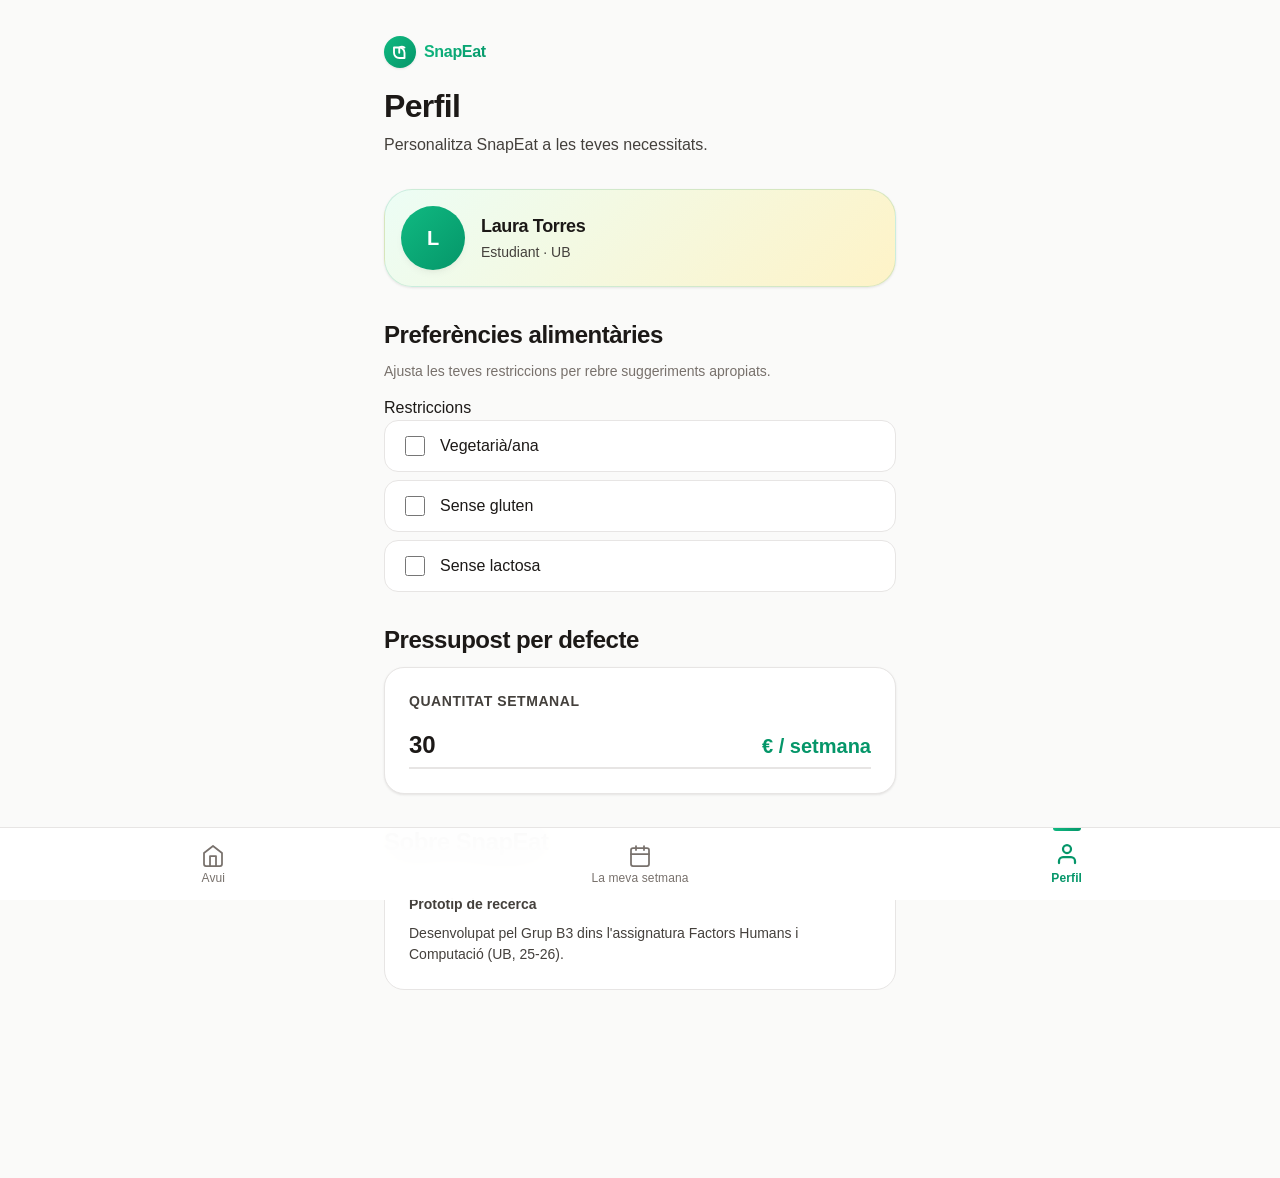
==== commit 07132634: "feat: comprehensive visual redesign - Fix critical layout bugs: semafor nested grids, .input-with-su" ====
--- a/perfil.html
+++ b/perfil.html
@@ -15,31 +15,58 @@
   <a href="#main-content" class="skip-link">Salta al contingut principal</a>
 
   <main id="main-content" class="container" role="main">
+    <div class="app-topbar">
+      <a href="index.html" class="brand" aria-label="SnapEat — pàgina inicial">
+        <span class="brand__logo" aria-hidden="true">
+          <svg xmlns="http://www.w3.org/2000/svg" viewBox="0 0 24 24" fill="none" stroke="currentColor" stroke-width="2.5" stroke-linecap="round" stroke-linejoin="round"><path d="M11 20A7 7 0 0 1 4 13V6h7a7 7 0 0 1 7 7v7z"/><path d="M11 13V6a7 7 0 0 1 7 0"/></svg>
+        </span>
+        <span class="brand__name">SnapEat</span>
+      </a>
+    </div>
+
     <header class="perfil-header">
       <h1>Perfil</h1>
+      <p class="perfil-header__subtitle">Personalitza SnapEat a les teves necessitats.</p>
     </header>
+
+    <div class="perfil-identitat">
+      <div class="perfil-avatar" aria-hidden="true">L</div>
+      <div class="perfil-info">
+        <p class="perfil-nom">Laura Torres</p>
+        <p class="perfil-sub">Estudiant · UB</p>
+      </div>
+    </div>
 
     <section class="setmana-section" aria-labelledby="prefs-title">
       <h2 id="prefs-title">Preferències alimentàries</h2>
+      <p class="hint">Ajusta les teves restriccions per rebre suggeriments apropiats.</p>
       <fieldset>
         <legend class="visually-hidden">Restriccions</legend>
-        <label class="checkbox-label"><input type="checkbox" id="pref-vegetaria"> Vegetarià/ana</label>
-        <label class="checkbox-label"><input type="checkbox" id="pref-sense-gluten"> Sense gluten</label>
-        <label class="checkbox-label"><input type="checkbox" id="pref-sense-lactosa"> Sense lactosa</label>
+        <div class="perfil-prefs-list">
+          <label class="checkbox-label"><input type="checkbox" id="pref-vegetaria"> Vegetarià/ana</label>
+          <label class="checkbox-label"><input type="checkbox" id="pref-sense-gluten"> Sense gluten</label>
+          <label class="checkbox-label"><input type="checkbox" id="pref-sense-lactosa"> Sense lactosa</label>
+        </div>
       </fieldset>
     </section>
 
     <section class="setmana-section" aria-labelledby="budget-default-title">
       <h2 id="budget-default-title">Pressupost per defecte</h2>
-      <div class="input-with-suffix">
-        <input type="number" id="default-budget" class="input-field" value="30" min="10" max="200">
-        <span class="input-suffix" aria-hidden="true">€ / setmana</span>
+      <div class="budget-input-wrapper">
+        <label for="default-budget" class="label">Quantitat setmanal</label>
+        <div class="input-with-suffix">
+          <input type="number" id="default-budget" class="input-field" value="30" min="10" max="200">
+          <span class="input-suffix" aria-hidden="true">€ / setmana</span>
+        </div>
       </div>
     </section>
 
     <section class="setmana-section" aria-labelledby="info-title">
       <h2 id="info-title">Sobre SnapEat</h2>
-      <p>Prototip desenvolupat pel Grup B3 dins l'assignatura Factors Humans i Computació (UB, 25-26).</p>
+      <div class="about-card">
+        <p class="about-card__title">Prototip de recerca</p>
+        <p>Desenvolupat pel Grup B3 dins l'assignatura Factors Humans i Computació (UB, 25-26).</p>
+      </div>
     </section>
   </main>
 
--- a/css/variables.css
+++ b/css/variables.css
@@ -20,20 +20,26 @@
   --color-ok-accent: #059669;
   --color-ok-fg: #065F46;
 
-  /* Color d'accent de marca */
+  /* Color d'accent de marca — verd càlid, no agressiu */
   --color-brand: #10B981;
   --color-brand-hover: #059669;
   --color-brand-soft: #ECFDF5;
+  --color-brand-dark: #047857;
+
+  /* Segon accent càlid — s'usa a il·lustracions i detalls */
+  --color-accent-warm: #F59E0B;
+  --color-accent-warm-soft: #FEF3C7;
 
   /* Neutres */
   --color-bg: #FAFAF9;
   --color-surface: #FFFFFF;
-  --color-border: #E5E7EB;
-  --color-border-strong: #D1D5DB;
-  --color-text: #111827;
-  --color-text-muted: #4B5563;
-  --color-text-subtle: #6B7280;
-  --color-text-disabled: #9CA3AF;
+  --color-surface-subtle: #F5F5F4;
+  --color-border: #E7E5E4;
+  --color-border-strong: #D6D3D1;
+  --color-text: #1C1917;
+  --color-text-muted: #44403C;
+  --color-text-subtle: #78716C;
+  --color-text-disabled: #A8A29E;
 
   /* Estats */
   --color-focus: #2563EB;
@@ -41,9 +47,17 @@
   --color-success: #059669;
 
   /* ------------------------------------------------------------
+     Gradients — per aportar caliu sense desordre
+     ------------------------------------------------------------ */
+  --gradient-brand: linear-gradient(135deg, #10B981 0%, #059669 100%);
+  --gradient-hero: linear-gradient(135deg, #ECFDF5 0%, #FEF3C7 100%);
+  --gradient-warm: linear-gradient(135deg, #FEF3C7 0%, #FDE68A 100%);
+  --gradient-fresh: linear-gradient(135deg, #D1FAE5 0%, #A7F3D0 100%);
+
+  /* ------------------------------------------------------------
      Tipografia
      ------------------------------------------------------------ */
-  --font-family: -apple-system, BlinkMacSystemFont, "Segoe UI", Roboto,
+  --font-family: -apple-system, BlinkMacSystemFont, "SF Pro Display", "Segoe UI", Roboto,
                  "Helvetica Neue", Arial, sans-serif;
 
   --font-size-display: 2rem;      /* 32px */
@@ -59,9 +73,14 @@
   --font-weight-semibold: 600;
   --font-weight-bold: 700;
 
-  --line-height-tight: 1.2;
+  --line-height-tight: 1.15;
   --line-height-snug: 1.3;
   --line-height-base: 1.5;
+
+  /* Espaiat entre lletres — petites afinacions per tipografia natural */
+  --tracking-tight: -0.02em;
+  --tracking-normal: 0;
+  --tracking-wide: 0.04em;
 
   /* ------------------------------------------------------------
      Espaiat (base 4px)
@@ -79,18 +98,26 @@
      Radius
      ------------------------------------------------------------ */
   --radius-sm: 0.5rem;    /* 8px */
-  --radius-md: 0.75rem;   /* 12px */
-  --radius-lg: 1rem;      /* 16px */
+  --radius-md: 0.875rem;  /* 14px — una mica més arrodonit, més amigable */
+  --radius-lg: 1.25rem;   /* 20px */
+  --radius-xl: 1.75rem;   /* 28px */
   --radius-full: 9999px;
 
   /* ------------------------------------------------------------
-     Ombres
+     Ombres — suaus i càlides, mai dures
      ------------------------------------------------------------ */
-  --shadow-sm: 0 1px 2px rgba(0, 0, 0, 0.05);
-  --shadow-md: 0 4px 6px -1px rgba(0, 0, 0, 0.08),
-               0 2px 4px -2px rgba(0, 0, 0, 0.04);
-  --shadow-lg: 0 10px 15px -3px rgba(0, 0, 0, 0.10),
-               0 4px 6px -4px rgba(0, 0, 0, 0.05);
+  --shadow-sm: 0 1px 2px rgba(28, 25, 23, 0.04),
+               0 1px 3px rgba(28, 25, 23, 0.06);
+  --shadow-md: 0 4px 8px -2px rgba(28, 25, 23, 0.06),
+               0 2px 4px -2px rgba(28, 25, 23, 0.04);
+  --shadow-lg: 0 12px 24px -6px rgba(28, 25, 23, 0.10),
+               0 4px 10px -4px rgba(28, 25, 23, 0.06);
+  --shadow-xl: 0 20px 40px -10px rgba(28, 25, 23, 0.15),
+               0 8px 16px -6px rgba(28, 25, 23, 0.08);
+
+  /* Ombres de marca — glow verd subtil per al FAB */
+  --shadow-brand: 0 10px 25px -8px rgba(16, 185, 129, 0.45),
+                  0 4px 10px -4px rgba(16, 185, 129, 0.30);
 
   /* ------------------------------------------------------------
      Layout
@@ -99,19 +126,20 @@
   --container-max-tablet: 480px;
   --container-max-desktop: 560px;
 
-  --tab-bar-height: 64px;
-  --fab-size: 56px;
+  --tab-bar-height: 72px;
+  --fab-size: 60px;
   --touch-target-min: 44px;
 
   /* ------------------------------------------------------------
      Motion
      ------------------------------------------------------------ */
   --duration-fast: 150ms;
-  --duration-base: 200ms;
-  --duration-slow: 300ms;
+  --duration-base: 220ms;
+  --duration-slow: 320ms;
 
   --ease-out: cubic-bezier(0.16, 1, 0.3, 1);
   --ease-in-out: cubic-bezier(0.4, 0, 0.2, 1);
+  --ease-spring: cubic-bezier(0.34, 1.56, 0.64, 1);
 
   /* ------------------------------------------------------------
      Z-index scale
--- a/css/base.css
+++ b/css/base.css
@@ -5,8 +5,6 @@
 
 /* ------------------------------------------------------------
    Reset — box-sizing universal i margins a zero
-   Raó: evitar inconsistències entre navegadors i facilitar
-   el càlcul de mides dels components
    ------------------------------------------------------------ */
 *,
 *::before,
@@ -28,7 +26,8 @@
 dl,
 dd,
 ul,
-ol {
+ol,
+fieldset {
   margin: 0;
   padding: 0;
 }
@@ -36,6 +35,17 @@
 ul,
 ol {
   list-style: none;
+}
+
+/* Reset de fieldset — elimina border/padding que poden causar layouts inesperats */
+fieldset {
+  border: none;
+  min-width: 0;
+}
+
+legend {
+  padding: 0;
+  display: contents; /* Per defecte es comporta com un label; evitem offsets del navegador */
 }
 
 button {
@@ -73,17 +83,21 @@
   /* Millora la renderització a Mac/iOS */
   -webkit-font-smoothing: antialiased;
   -moz-osx-font-smoothing: grayscale;
+  text-rendering: optimizeLegibility;
+  font-feature-settings: "kern", "liga", "clig", "calt";
   /* Mínim 100vh per garantir que el fons cobreix tota la pantalla */
   min-height: 100vh;
 }
 
 /* ------------------------------------------------------------
    Tipografia — capçaleres (segueix l'escala de variables.css)
+   Tracking lleugerament negatiu per titulars més elegants
    ------------------------------------------------------------ */
 h1 {
   font-size: var(--font-size-h1);
   font-weight: var(--font-weight-bold);
   line-height: var(--line-height-snug);
+  letter-spacing: var(--tracking-tight);
   color: var(--color-text);
 }
 
@@ -91,6 +105,7 @@
   font-size: var(--font-size-h2);
   font-weight: var(--font-weight-semibold);
   line-height: var(--line-height-snug);
+  letter-spacing: var(--tracking-tight);
   color: var(--color-text);
 }
 
@@ -112,12 +127,15 @@
   color: var(--color-text-muted);
 }
 
-/* ------------------------------------------------------------
-   Enllaços — color de marca, subratllat només a hover
-   Raó: aspecte net; el focus-visible ja indica interactivitat
+strong {
+  font-weight: var(--font-weight-semibold);
+}
+
+/* ------------------------------------------------------------
+   Enllaços
    ------------------------------------------------------------ */
 a {
-  color: var(--color-brand);
+  color: var(--color-brand-hover);
   text-decoration: none;
   transition: color var(--duration-fast) var(--ease-in-out);
 }
@@ -127,7 +145,7 @@
 }
 
 a:active {
-  color: var(--color-brand-hover);
+  color: var(--color-brand-dark);
 }
 
 /* ------------------------------------------------------------
@@ -144,8 +162,6 @@
 
 /* ------------------------------------------------------------
    Focus visible global — WCAG 2.4.7
-   Outline blau de 2px amb offset per garantir visibilitat
-   sobre qualsevol fons de la paleta
    ------------------------------------------------------------ */
 :focus {
   outline: none;
@@ -159,7 +175,6 @@
 
 /* ------------------------------------------------------------
    Utilitat visually-hidden — contingut només per lectors de pantalla
-   Patró estàndard de Bootstrap/WAI
    ------------------------------------------------------------ */
 .visually-hidden {
   position: absolute;
@@ -173,18 +188,31 @@
   border: 0;
 }
 
-/* ------------------------------------------------------------
-   Selecció de text — utilitza el color de marca suau
+/* Element amagat via classe ".hidden" (utilitzat pel preview de foto) */
+.hidden {
+  display: none !important;
+}
+
+/* ------------------------------------------------------------
+   Utilitat "hint" — text d'ajuda petit sota inputs i títols
+   ------------------------------------------------------------ */
+.hint {
+  font-size: var(--font-size-small);
+  color: var(--color-text-subtle);
+  line-height: var(--line-height-snug);
+  margin: 0;
+}
+
+/* ------------------------------------------------------------
+   Selecció de text
    ------------------------------------------------------------ */
 ::selection {
   background-color: var(--color-brand-soft);
-  color: var(--color-text);
+  color: var(--color-brand-dark);
 }
 
 /* ------------------------------------------------------------
    Preferència de moviment reduït — WCAG 2.3.3
-   Única excepció a la regla de no usar !important:
-   ha d'anul·lar qualsevol transició/animació del projecte
    ------------------------------------------------------------ */
 @media (prefers-reduced-motion: reduce) {
   *,
--- a/css/components.css
+++ b/css/components.css
@@ -1,12 +1,11 @@
 /* ============================================================
    SnapEat — Components reutilitzables
    Botons, cards, FAB, tab bar, inputs, semàfor, chips,
-   banners, apat-card, modals, skip-link
+   banners, apat-card, modals, shopping items, branding
    ============================================================ */
 
 /* ------------------------------------------------------------
    Skip link — accessibilitat (WCAG 2.4.1)
-   Visible només quan rep focus amb teclat
    ------------------------------------------------------------ */
 .skip-link {
   position: absolute;
@@ -14,11 +13,10 @@
   left: 0;
   padding: var(--space-3) var(--space-4);
   background-color: var(--color-surface);
-  color: var(--color-brand);
+  color: var(--color-brand-hover);
   font-weight: var(--font-weight-semibold);
   border-radius: 0 0 var(--radius-md) 0;
   box-shadow: var(--shadow-md);
-  /* Fora de pantalla per defecte; torna a la vista amb focus */
   transform: translateY(-120%);
   transition: transform var(--duration-base) var(--ease-out);
   z-index: var(--z-modal);
@@ -34,8 +32,52 @@
 }
 
 /* ============================================================
+   BRANDING — capçalera petita amb el nom de l'app
+   Apareix al principi de cada pantalla (excepte registrar)
+   ============================================================ */
+
+.brand {
+  display: inline-flex;
+  align-items: center;
+  gap: var(--space-2);
+  text-decoration: none;
+  color: var(--color-brand-dark);
+  font-weight: var(--font-weight-bold);
+  font-size: var(--font-size-body);
+  letter-spacing: var(--tracking-tight);
+}
+
+.brand__logo {
+  width: 32px;
+  height: 32px;
+  border-radius: var(--radius-full);
+  background: var(--gradient-brand);
+  display: inline-flex;
+  align-items: center;
+  justify-content: center;
+  box-shadow: var(--shadow-sm);
+  flex-shrink: 0;
+}
+
+.brand__logo svg {
+  width: 18px;
+  height: 18px;
+  color: #fff;
+  stroke: currentColor;
+  fill: none;
+}
+
+.brand__name {
+  /* "SnapEat" amb un gradient subtil per a una mica de vida */
+  background: var(--gradient-brand);
+  -webkit-background-clip: text;
+  background-clip: text;
+  -webkit-text-fill-color: transparent;
+  color: var(--color-brand-dark); /* fallback */
+}
+
+/* ============================================================
    BOTONS
-   Alçada mínima 44px (WCAG 2.5.5 Target Size AAA)
    ============================================================ */
 
 .btn {
@@ -43,25 +85,27 @@
   align-items: center;
   justify-content: center;
   gap: var(--space-2);
-  min-height: var(--touch-target-min);
+  min-height: 48px;
   padding: var(--space-3) var(--space-5);
   font-size: var(--font-size-body);
   font-weight: var(--font-weight-semibold);
   line-height: var(--line-height-snug);
-  border-radius: var(--radius-md);
+  letter-spacing: var(--tracking-tight);
+  border-radius: var(--radius-lg);
   border: 2px solid transparent;
   cursor: pointer;
   user-select: none;
   text-decoration: none;
+  white-space: nowrap;
   transition: background-color var(--duration-fast) var(--ease-in-out),
               border-color var(--duration-fast) var(--ease-in-out),
               color var(--duration-fast) var(--ease-in-out),
               transform var(--duration-fast) var(--ease-out),
+              box-shadow var(--duration-fast) var(--ease-in-out),
               opacity var(--duration-fast) var(--ease-in-out);
 }
 
 .btn:active:not(:disabled) {
-  /* Feedback tàctil subtil */
   transform: scale(0.97);
 }
 
@@ -76,26 +120,33 @@
   width: 100%;
 }
 
+.btn svg {
+  width: 20px;
+  height: 20px;
+  flex-shrink: 0;
+}
+
 /* -------------------- Variant: primary -------------------- */
 .btn--primary {
-  background-color: var(--color-brand);
+  background: var(--gradient-brand);
   color: var(--color-surface);
-  border-color: var(--color-brand);
+  border-color: transparent;
+  box-shadow: var(--shadow-sm);
 }
 
 .btn--primary:hover:not(:disabled) {
-  background-color: var(--color-brand-hover);
-  border-color: var(--color-brand-hover);
+  box-shadow: var(--shadow-md);
+  filter: brightness(1.05);
 }
 
 .btn--primary:active:not(:disabled) {
-  background-color: var(--color-brand-hover);
+  filter: brightness(0.95);
 }
 
 /* -------------------- Variant: secondary -------------------- */
 .btn--secondary {
-  background-color: transparent;
-  color: var(--color-brand);
+  background-color: var(--color-surface);
+  color: var(--color-brand-hover);
   border-color: var(--color-brand);
 }
 
@@ -105,7 +156,7 @@
 
 .btn--secondary:active:not(:disabled) {
   background-color: var(--color-brand-soft);
-  color: var(--color-brand-hover);
+  color: var(--color-brand-dark);
   border-color: var(--color-brand-hover);
 }
 
@@ -114,15 +165,17 @@
   background-color: transparent;
   color: var(--color-text-muted);
   border-color: transparent;
+  min-height: var(--touch-target-min);
+  padding: var(--space-2) var(--space-3);
 }
 
 .btn--ghost:hover:not(:disabled) {
+  background-color: var(--color-surface-subtle);
+  color: var(--color-text);
+}
+
+.btn--ghost:active:not(:disabled) {
   background-color: var(--color-border);
-  color: var(--color-text);
-}
-
-.btn--ghost:active:not(:disabled) {
-  background-color: var(--color-border-strong);
 }
 
 /* -------------------- Variant: danger -------------------- */
@@ -148,8 +201,8 @@
 .card {
   background-color: var(--color-surface);
   border: 1px solid var(--color-border);
-  border-radius: var(--radius-md);
-  padding: var(--space-4);
+  border-radius: var(--radius-lg);
+  padding: var(--space-5);
   box-shadow: var(--shadow-sm);
 }
 
@@ -172,52 +225,75 @@
 }
 
 /* ============================================================
-   FAB — Floating Action Button
-   Posicionat sobre el tab bar, a baix a la dreta
+   FAB — Floating Action Button amb glow verd subtil
    ============================================================ */
 
 .fab {
   position: fixed;
   right: var(--space-4);
-  /* Sobre el tab bar + respir */
   bottom: calc(var(--tab-bar-height) + var(--space-4) + env(safe-area-inset-bottom, 0px));
   width: var(--fab-size);
   height: var(--fab-size);
   display: inline-flex;
   align-items: center;
   justify-content: center;
-  background-color: var(--color-brand);
+  background: var(--gradient-brand);
   color: var(--color-surface);
   border: none;
   border-radius: var(--radius-full);
-  box-shadow: var(--shadow-lg);
+  box-shadow: var(--shadow-brand);
   cursor: pointer;
   z-index: var(--z-fab);
-  transition: background-color var(--duration-fast) var(--ease-in-out),
-              transform var(--duration-fast) var(--ease-out),
-              box-shadow var(--duration-fast) var(--ease-in-out);
+  text-decoration: none;
+  transition: transform var(--duration-fast) var(--ease-spring),
+              box-shadow var(--duration-fast) var(--ease-in-out),
+              filter var(--duration-fast) var(--ease-in-out);
 }
 
 .fab:hover {
-  background-color: var(--color-brand-hover);
-  box-shadow: var(--shadow-lg), 0 0 0 6px var(--color-brand-soft);
+  filter: brightness(1.08);
+  transform: translateY(-2px);
+  box-shadow: var(--shadow-brand), var(--shadow-lg);
 }
 
 .fab:active {
-  /* Feedback més marcat que un botó normal (element de flotació) */
-  transform: scale(0.93);
+  transform: scale(0.92);
 }
 
 .fab svg,
 .fab__icon {
-  width: 24px;
-  height: 24px;
+  width: 26px;
+  height: 26px;
   stroke: currentColor;
   fill: none;
-}
-
-/* ============================================================
-   TAB BAR — barra de navegació fixa inferior
+  stroke-width: 2.5;
+}
+
+/* Animació subtil "pulse" per al FAB quan no hi ha àpats registrats */
+.fab--pulse::before {
+  content: "";
+  position: absolute;
+  inset: -6px;
+  border-radius: var(--radius-full);
+  background: var(--color-brand);
+  opacity: 0.3;
+  z-index: -1;
+  animation: fab-pulse 2s var(--ease-in-out) infinite;
+}
+
+@keyframes fab-pulse {
+  0%, 100% {
+    transform: scale(1);
+    opacity: 0.2;
+  }
+  50% {
+    transform: scale(1.15);
+    opacity: 0;
+  }
+}
+
+/* ============================================================
+   TAB BAR — barra de navegació fixa inferior amb indicador actiu
    ============================================================ */
 
 .tab-bar {
@@ -227,9 +303,10 @@
   right: 0;
   display: flex;
   align-items: stretch;
-  background-color: var(--color-surface);
+  background-color: rgba(255, 255, 255, 0.96);
+  backdrop-filter: saturate(180%) blur(20px);
+  -webkit-backdrop-filter: saturate(180%) blur(20px);
   border-top: 1px solid var(--color-border);
-  /* Safe area iOS — afegeix padding al padding propi */
   padding-bottom: env(safe-area-inset-bottom, 0px);
   min-height: var(--tab-bar-height);
   z-index: var(--z-tab-bar);
@@ -237,16 +314,17 @@
 
 .tab {
   flex: 1;
+  position: relative;
   display: flex;
   flex-direction: column;
   align-items: center;
   justify-content: center;
-  gap: var(--space-1);
+  gap: 4px;
   min-height: var(--tab-bar-height);
-  padding: var(--space-2);
-  color: var(--color-text-muted);
+  padding: var(--space-2) var(--space-1);
+  color: var(--color-text-subtle);
   font-size: var(--font-size-micro);
-  font-weight: var(--font-weight-regular);
+  font-weight: var(--font-weight-medium);
   text-decoration: none;
   text-align: center;
   background: transparent;
@@ -260,40 +338,67 @@
   height: 24px;
   stroke: currentColor;
   fill: none;
+  stroke-width: 1.75;
+  transition: transform var(--duration-base) var(--ease-spring);
 }
 
 .tab__label {
   font-size: var(--font-size-micro);
   line-height: 1;
+  letter-spacing: 0.01em;
 }
 
 .tab:hover {
   color: var(--color-text);
 }
 
-/* Tab actiu — usa aria-current="page" com a selector canònic */
+/* Tab actiu: color de marca + barra superior + icona més gruixuda */
 .tab[aria-current="page"],
 .tab--active {
-  color: var(--color-brand);
+  color: var(--color-brand-hover);
   font-weight: var(--font-weight-semibold);
 }
 
+.tab[aria-current="page"] .tab__icon,
+.tab--active .tab__icon {
+  stroke-width: 2.25;
+  transform: translateY(-2px);
+}
+
+.tab[aria-current="page"]::before,
+.tab--active::before {
+  content: "";
+  position: absolute;
+  top: 0;
+  left: 50%;
+  transform: translateX(-50%);
+  width: 28px;
+  height: 3px;
+  background: var(--gradient-brand);
+  border-radius: 0 0 var(--radius-sm) var(--radius-sm);
+}
+
 /* ============================================================
    INPUTS — minimalista amb border-bottom
-   Label SEMPRE visible a sobre (WCAG 3.3.2)
    ============================================================ */
 
 .input-group {
   display: flex;
   flex-direction: column;
-  gap: var(--space-1);
+  gap: var(--space-2);
 }
 
 .label {
+  font-size: var(--font-size-small);
+  font-weight: var(--font-weight-semibold);
+  color: var(--color-text);
+  line-height: var(--line-height-snug);
+}
+
+.label--small {
   font-size: var(--font-size-small);
   font-weight: var(--font-weight-medium);
   color: var(--color-text-muted);
-  line-height: var(--line-height-snug);
 }
 
 .label--required::after {
@@ -304,7 +409,7 @@
 .input-field {
   width: 100%;
   min-height: 48px;
-  padding: var(--space-2) 0;
+  padding: var(--space-3) 0;
   font-size: var(--font-size-body);
   color: var(--color-text);
   background-color: transparent;
@@ -328,9 +433,9 @@
 }
 
 .input-field:focus-visible {
-  /* Manté el focus ring global però també reforça el border bottom */
   outline: 2px solid var(--color-focus);
-  outline-offset: 2px;
+  outline-offset: 4px;
+  border-radius: var(--radius-sm);
   border-bottom-color: var(--color-brand);
 }
 
@@ -354,6 +459,47 @@
   font-size: var(--font-size-small);
   color: var(--color-error);
   margin-top: var(--space-1);
+}
+
+/* ------------------------------------------------------------
+   Input amb sufix (€, € / setmana, kg, etc.)
+   Flex-row amb input flexible i sufix ben alineat
+   ------------------------------------------------------------ */
+.input-with-suffix {
+  display: flex;
+  align-items: baseline;
+  gap: var(--space-2);
+  border-bottom: 2px solid var(--color-border);
+  transition: border-color var(--duration-fast) var(--ease-in-out);
+}
+
+.input-with-suffix:hover {
+  border-bottom-color: var(--color-border-strong);
+}
+
+.input-with-suffix:focus-within {
+  border-bottom-color: var(--color-brand);
+}
+
+.input-with-suffix .input-field {
+  border-bottom: none;
+  flex: 1;
+  min-width: 0;
+  padding-bottom: var(--space-2);
+}
+
+.input-with-suffix .input-field:focus,
+.input-with-suffix .input-field:hover {
+  border-bottom: none;
+}
+
+.input-suffix {
+  font-size: var(--font-size-body);
+  font-weight: var(--font-weight-medium);
+  color: var(--color-text-muted);
+  flex-shrink: 0;
+  padding-bottom: var(--space-2);
+  white-space: nowrap;
 }
 
 /* Select amb la mateixa aparença que input */
@@ -367,20 +513,57 @@
   padding-right: var(--space-6);
 }
 
+/* Checkboxes amb aspecte net — WCAG i touch-friendly */
+.checkbox-label {
+  display: inline-flex;
+  align-items: center;
+  gap: var(--space-3);
+  padding: var(--space-3) var(--space-4);
+  font-size: var(--font-size-body);
+  color: var(--color-text);
+  cursor: pointer;
+  background-color: var(--color-surface);
+  border: 1px solid var(--color-border);
+  border-radius: var(--radius-md);
+  min-height: var(--touch-target-min);
+  transition: border-color var(--duration-fast) var(--ease-in-out),
+              background-color var(--duration-fast) var(--ease-in-out);
+}
+
+.checkbox-label:hover {
+  border-color: var(--color-border-strong);
+  background-color: var(--color-surface-subtle);
+}
+
+.checkbox-label input[type="checkbox"] {
+  width: 20px;
+  height: 20px;
+  accent-color: var(--color-brand);
+  flex-shrink: 0;
+  cursor: pointer;
+}
+
+.checkbox-label:has(input[type="checkbox"]:checked) {
+  border-color: var(--color-brand);
+  background-color: var(--color-brand-soft);
+  color: var(--color-brand-dark);
+  font-weight: var(--font-weight-medium);
+}
+
 /* ============================================================
    SEMÀFOR NUTRICIONAL — component crític
-   Cada cèl·lula combina color + icona + text (anti-daltonisme)
+   Barra de color al dalt + icona + label + status
    ============================================================ */
 
 .semafor {
   display: grid;
-  grid-template-columns: repeat(3, minmax(0, 1fr));
+  grid-template-columns: repeat(3, 1fr);
   gap: var(--space-3);
 }
 
 @media (max-width: 359px) {
   .semafor {
-    grid-template-columns: repeat(2, minmax(0, 1fr));
+    grid-template-columns: repeat(2, 1fr);
   }
   .semafor > :nth-child(3) {
     grid-column: 1 / -1;
@@ -388,28 +571,45 @@
 }
 
 .semafor-cell {
+  position: relative;
   display: flex;
   flex-direction: column;
   align-items: flex-start;
   justify-content: flex-start;
-  gap: var(--space-1);
-  min-height: 96px;
-  padding: var(--space-3);
+  gap: var(--space-2);
+  min-height: 128px;
+  padding: var(--space-4) var(--space-3) var(--space-3);
   border-radius: var(--radius-md);
   border: 1px solid transparent;
-  /* Transició per al canvi d'estat després de registrar un àpat */
+  overflow: hidden;
   transition: background-color var(--duration-slow) var(--ease-in-out),
               border-color var(--duration-slow) var(--ease-in-out),
-              transform var(--duration-slow) var(--ease-out);
+              transform var(--duration-slow) var(--ease-out),
+              box-shadow var(--duration-fast) var(--ease-in-out);
+}
+
+/* Barra de color al capdamunt — més visual que un punt */
+.semafor-cell::before {
+  content: "";
+  position: absolute;
+  top: 0;
+  left: 0;
+  right: 0;
+  height: 4px;
+  background-color: currentColor;
+  border-radius: 0 0 var(--radius-sm) var(--radius-sm);
+  opacity: 0.9;
 }
 
 .semafor-cell__icon {
   display: inline-flex;
   align-items: center;
   justify-content: center;
-  width: 20px;
-  height: 20px;
-  margin-bottom: var(--space-1);
+  width: 28px;
+  height: 28px;
+  margin-top: var(--space-1);
+  font-size: 22px;
+  line-height: 1;
 }
 
 .semafor-cell__icon svg {
@@ -420,30 +620,46 @@
 }
 
 .semafor-cell__dot {
-  /* Alternativa a icona si només es vol un punt de color */
-  display: inline-block;
-  width: 10px;
-  height: 10px;
+  /* Conservem la classe per compatibilitat JS, però la re-estilitzem com a icona circular */
+  display: inline-flex;
+  align-items: center;
+  justify-content: center;
+  width: 32px;
+  height: 32px;
   border-radius: var(--radius-full);
   background-color: currentColor;
-  margin-bottom: var(--space-2);
+  color: inherit;
+  margin-top: var(--space-1);
+  flex-shrink: 0;
+}
+
+.semafor-cell__dot::after {
+  /* Glif intern blanc per donar textura visual */
+  content: "";
+  width: 14px;
+  height: 14px;
+  border-radius: var(--radius-full);
+  background-color: rgba(255, 255, 255, 0.85);
 }
 
 .semafor-cell__label {
   font-size: var(--font-size-body);
   font-weight: var(--font-weight-semibold);
   line-height: var(--line-height-snug);
+  letter-spacing: var(--tracking-tight);
+  margin-top: auto;
 }
 
 .semafor-cell__status {
   font-size: var(--font-size-small);
   line-height: var(--line-height-snug);
+  font-weight: var(--font-weight-medium);
 }
 
 /* -------------------- Modificador: OK -------------------- */
 .semafor-cell--ok {
   background-color: var(--color-ok-bg);
-  border-color: rgba(5, 150, 105, 0.4); /* --color-ok-accent a 40% */
+  border-color: rgba(5, 150, 105, 0.25);
   color: var(--color-ok-accent);
 }
 
@@ -458,7 +674,7 @@
 /* -------------------- Modificador: warn -------------------- */
 .semafor-cell--warn {
   background-color: var(--color-warn-bg);
-  border-color: rgba(217, 119, 6, 0.4); /* --color-warn-accent a 40% */
+  border-color: rgba(217, 119, 6, 0.25);
   color: var(--color-warn-accent);
 }
 
@@ -473,7 +689,7 @@
 /* -------------------- Modificador: bad -------------------- */
 .semafor-cell--bad {
   background-color: var(--color-bad-bg);
-  border-color: rgba(220, 38, 38, 0.4); /* --color-bad-accent a 40% */
+  border-color: rgba(220, 38, 38, 0.25);
   color: var(--color-bad-accent);
 }
 
@@ -492,32 +708,39 @@
 
 @keyframes semafor-pulse {
   0%   { transform: scale(1); }
-  50%  { transform: scale(1.02); }
+  50%  { transform: scale(1.03); }
   100% { transform: scale(1); }
 }
 
 /* ============================================================
    CHIPS — selecció ràpida (begudes, extras)
    ============================================================ */
+
+.chips {
+  display: flex;
+  flex-wrap: wrap;
+  gap: var(--space-2);
+}
 
 .chip {
   display: inline-flex;
   align-items: center;
   gap: var(--space-1);
-  min-height: 36px;
-  padding: var(--space-2) var(--space-3);
-  background-color: var(--color-bg);
+  min-height: 40px;
+  padding: var(--space-2) var(--space-4);
+  background-color: var(--color-surface);
   color: var(--color-text-muted);
   font-size: var(--font-size-small);
   font-weight: var(--font-weight-medium);
   line-height: 1;
-  border: 1px solid var(--color-border);
+  border: 1.5px solid var(--color-border);
   border-radius: var(--radius-full);
   cursor: pointer;
   user-select: none;
   transition: background-color var(--duration-fast) var(--ease-in-out),
               border-color var(--duration-fast) var(--ease-in-out),
-              color var(--duration-fast) var(--ease-in-out);
+              color var(--duration-fast) var(--ease-in-out),
+              transform var(--duration-fast) var(--ease-out);
 }
 
 .chip:hover {
@@ -526,15 +749,16 @@
 }
 
 .chip:active {
-  transform: scale(0.97);
-}
-
-/* Estat seleccionat — input:checked + label o classe .chip--selected */
+  transform: scale(0.96);
+}
+
+/* Estat seleccionat */
 .chip--selected,
 .chip[aria-pressed="true"] {
   background-color: var(--color-brand-soft);
   border-color: var(--color-brand);
-  color: var(--color-brand-hover);
+  color: var(--color-brand-dark);
+  font-weight: var(--font-weight-semibold);
 }
 
 .chip--selected:hover,
@@ -550,6 +774,34 @@
   fill: none;
 }
 
+/* Mini-chips per als indicadors d'un àpat (dashboard) */
+.chip--mini {
+  min-height: 22px;
+  padding: 2px 8px;
+  font-size: var(--font-size-micro);
+  font-weight: var(--font-weight-semibold);
+  border-width: 0;
+  letter-spacing: var(--tracking-tight);
+}
+
+.chip--ok {
+  background-color: var(--color-ok-bg);
+  color: var(--color-ok-fg);
+  border-color: transparent;
+}
+
+.chip--warn {
+  background-color: var(--color-warn-bg);
+  color: var(--color-warn-fg);
+  border-color: transparent;
+}
+
+.chip--bad {
+  background-color: var(--color-bad-bg);
+  color: var(--color-bad-fg);
+  border-color: transparent;
+}
+
 /* ============================================================
    BANNER — suggeriments tonals Coach
    ============================================================ */
@@ -558,70 +810,137 @@
   display: flex;
   align-items: flex-start;
   gap: var(--space-3);
-  padding: var(--space-3) var(--space-4);
-  background-color: var(--color-brand-soft);
-  border-left: 3px solid var(--color-brand);
-  border-radius: var(--radius-md);
+  padding: var(--space-4);
+  background: var(--gradient-fresh);
+  border: 1px solid rgba(5, 150, 105, 0.15);
+  border-radius: var(--radius-lg);
   color: var(--color-text);
   font-size: var(--font-size-body);
   line-height: var(--line-height-base);
+  box-shadow: var(--shadow-sm);
 }
 
 .banner__icon {
   flex-shrink: 0;
+  width: 40px;
+  height: 40px;
+  display: inline-flex;
+  align-items: center;
+  justify-content: center;
+  background-color: rgba(255, 255, 255, 0.85);
+  border-radius: var(--radius-full);
+  font-size: 22px;
+  line-height: 1;
+  color: var(--color-brand-hover);
+  box-shadow: inset 0 0 0 1px rgba(5, 150, 105, 0.12);
+}
+
+.banner__icon svg {
   width: 20px;
   height: 20px;
-  margin-top: 2px; /* alineació òptica amb la primera línia de text */
-  color: var(--color-brand);
   stroke: currentColor;
   fill: none;
 }
 
 .banner__text {
   flex: 1;
+  font-size: var(--font-size-body);
+  color: var(--color-text);
+  line-height: var(--line-height-snug);
+  padding-top: 6px; /* alineació òptica amb la icona rodona */
 }
 
 .banner__text strong {
   font-weight: var(--font-weight-semibold);
+  color: var(--color-brand-dark);
 }
 
 /* Variant info neutra (no coach) */
 .banner--info {
-  background-color: var(--color-bg);
-  border-left-color: var(--color-text-muted);
+  background: var(--color-surface);
+  border-color: var(--color-border);
 }
 
 .banner--info .banner__icon {
   color: var(--color-text-muted);
+  background-color: var(--color-surface-subtle);
 }
 
 /* ============================================================
    APAT-CARD — card específica per a un àpat registrat
-   Conté foto thumbnail, nom, hora i menú [⋯]
+   Foto thumbnail + nom + hora + chips indicadors
    ============================================================ */
 
 .apat-card {
   display: grid;
-  grid-template-columns: 64px 1fr auto;
+  grid-template-columns: 72px 1fr auto;
   gap: var(--space-3);
   align-items: center;
   padding: var(--space-3);
   background-color: var(--color-surface);
   border: 1px solid var(--color-border);
+  border-radius: var(--radius-lg);
+  box-shadow: var(--shadow-sm);
+  transition: transform var(--duration-fast) var(--ease-out),
+              box-shadow var(--duration-fast) var(--ease-in-out);
+}
+
+.apat-card:hover {
+  transform: translateY(-1px);
+  box-shadow: var(--shadow-md);
+}
+
+/* Foto (imatge real) */
+.apat-card__foto {
+  width: 72px;
+  height: 72px;
+  object-fit: cover;
   border-radius: var(--radius-md);
-  box-shadow: var(--shadow-sm);
-}
-
-.apat-card__foto {
-  width: 64px;
-  height: 64px;
-  object-fit: cover;
-  border-radius: var(--radius-sm);
-  background-color: var(--color-bg);
+  background-color: var(--color-surface-subtle);
+  flex-shrink: 0;
+}
+
+/* Placeholder circular quan no hi ha foto */
+.apat-card__foto-placeholder {
+  width: 72px;
+  height: 72px;
+  border-radius: var(--radius-md);
+  display: inline-flex;
+  align-items: center;
+  justify-content: center;
+  color: #fff;
+  font-size: 28px;
+  font-weight: var(--font-weight-bold);
+  letter-spacing: var(--tracking-tight);
+  flex-shrink: 0;
+  box-shadow: inset 0 -4px 8px rgba(0, 0, 0, 0.08);
+}
+
+.apat-card__foto-placeholder--green {
+  background: var(--gradient-brand);
+}
+
+.apat-card__foto-placeholder--warm {
+  background: linear-gradient(135deg, #F59E0B 0%, #D97706 100%);
+}
+
+.apat-card__foto-placeholder--coral {
+  background: linear-gradient(135deg, #FB7185 0%, #E11D48 100%);
 }
 
 .apat-card__body {
-  min-width: 0; /* permet truncat del text */
+  min-width: 0;
+  display: flex;
+  flex-direction: column;
+  gap: 4px;
+}
+
+.apat-card__hora {
+  font-size: var(--font-size-micro);
+  color: var(--color-text-subtle);
+  font-weight: var(--font-weight-medium);
+  text-transform: uppercase;
+  letter-spacing: var(--tracking-wide);
 }
 
 .apat-card__nom {
@@ -629,16 +948,44 @@
   font-weight: var(--font-weight-semibold);
   color: var(--color-text);
   line-height: var(--line-height-snug);
-  /* Truncat a una línia si és massa llarg */
   overflow: hidden;
   text-overflow: ellipsis;
-  white-space: nowrap;
-}
-
-.apat-card__hora {
+  display: -webkit-box;
+  -webkit-line-clamp: 2;
+  -webkit-box-orient: vertical;
+}
+
+.apat-card__extras {
   font-size: var(--font-size-small);
   color: var(--color-text-muted);
-  margin-top: 2px;
+  margin: 0;
+}
+
+.apat-card__chips {
+  display: flex;
+  flex-wrap: wrap;
+  gap: 4px;
+  margin-top: var(--space-1);
+}
+
+.apat-card__actions {
+  display: flex;
+  flex-direction: column;
+  gap: 2px;
+  align-self: flex-start;
+}
+
+.apat-card__actions .btn {
+  min-height: 32px;
+  padding: 2px var(--space-2);
+  font-size: var(--font-size-micro);
+  font-weight: var(--font-weight-medium);
+  border-radius: var(--radius-sm);
+  color: var(--color-text-subtle);
+}
+
+.apat-card__actions .btn:hover {
+  color: var(--color-text);
 }
 
 .apat-card__menu {
@@ -657,7 +1004,7 @@
 }
 
 .apat-card__menu:hover {
-  background-color: var(--color-bg);
+  background-color: var(--color-surface-subtle);
   color: var(--color-text);
 }
 
@@ -668,8 +1015,17 @@
   fill: none;
 }
 
-/* ============================================================
-   MODAL — overlay centrat per a confirmacions
+/* Llista d'àpats — al dashboard */
+.apats-list {
+  display: flex;
+  flex-direction: column;
+  gap: var(--space-3);
+  padding: 0;
+  margin: 0;
+}
+
+/* ============================================================
+   MODAL — overlay centrat
    ============================================================ */
 
 .modal {
@@ -679,9 +1035,10 @@
   align-items: center;
   justify-content: center;
   padding: var(--space-4);
-  background-color: rgba(17, 24, 39, 0.5); /* --color-text a 50% */
+  background-color: rgba(28, 25, 23, 0.55);
+  backdrop-filter: blur(4px);
+  -webkit-backdrop-filter: blur(4px);
   z-index: var(--z-modal);
-  /* Hidden per defecte — JS afegirà atribut open o classe .modal--visible */
   opacity: 0;
   visibility: hidden;
   transition: opacity var(--duration-base) var(--ease-in-out),
@@ -697,17 +1054,16 @@
 
 .modal__dialog {
   width: 100%;
-  max-width: 400px;
+  max-width: 420px;
   background-color: var(--color-surface);
-  border-radius: var(--radius-lg);
-  box-shadow: var(--shadow-lg);
+  border-radius: var(--radius-xl);
+  box-shadow: var(--shadow-xl);
   padding: var(--space-5);
   display: flex;
   flex-direction: column;
   gap: var(--space-4);
-  /* Animació d'entrada */
-  transform: translateY(8px) scale(0.98);
-  transition: transform var(--duration-base) var(--ease-out);
+  transform: translateY(16px) scale(0.96);
+  transition: transform var(--duration-base) var(--ease-spring);
 }
 
 .modal[open] .modal__dialog,
@@ -717,8 +1073,9 @@
 
 .modal__title {
   font-size: var(--font-size-h2);
-  font-weight: var(--font-weight-semibold);
+  font-weight: var(--font-weight-bold);
   line-height: var(--line-height-snug);
+  letter-spacing: var(--tracking-tight);
   color: var(--color-text);
 }
 
@@ -735,7 +1092,6 @@
   flex-wrap: wrap;
 }
 
-/* En mòbils petits, botons a tota amfada apilats */
 @media (max-width: 479px) {
   .modal__actions {
     flex-direction: column-reverse;
@@ -753,14 +1109,15 @@
   display: inline-flex;
   align-items: center;
   gap: var(--space-1);
-  padding: 2px var(--space-2);
+  padding: 3px var(--space-2);
   font-size: var(--font-size-micro);
-  font-weight: var(--font-weight-medium);
+  font-weight: var(--font-weight-semibold);
   line-height: 1;
-  background-color: var(--color-bg);
+  background-color: var(--color-surface-subtle);
   color: var(--color-text-muted);
-  border-radius: var(--radius-sm);
+  border-radius: var(--radius-full);
   border: 1px solid var(--color-border);
+  letter-spacing: var(--tracking-tight);
 }
 
 .badge--ok {
@@ -789,5 +1146,25 @@
   height: 1px;
   background-color: var(--color-border);
   border: none;
-  margin: var(--space-4) 0;
-}
+  margin: var(--space-5) 0;
+}
+
+/* ============================================================
+   PROGRESS BAR — usat a la pantalla de resum de compra
+   ============================================================ */
+
+.progress-bar {
+  width: 100%;
+  height: 8px;
+  background-color: var(--color-surface-subtle);
+  border-radius: var(--radius-full);
+  overflow: hidden;
+  margin: var(--space-2) 0;
+}
+
+.progress-bar__fill {
+  height: 100%;
+  background: var(--gradient-brand);
+  border-radius: var(--radius-full);
+  transition: width var(--duration-slow) var(--ease-out);
+}
--- a/css/layout.css
+++ b/css/layout.css
@@ -5,37 +5,33 @@
 
 /* ------------------------------------------------------------
    Contenidor principal — mobile-first
-   Breakpoints:
-     < 640px  → 100% amfada
-     ≥ 640px  → màx 480px (manté experiència mobile-like a tauleta)
-     ≥ 1024px → màx 560px (marge generós a desktop)
-   Padding bottom: espai per no quedar tapat pel tab bar + FAB
    ------------------------------------------------------------ */
 .container {
   width: 100%;
   max-width: var(--container-max-mobile);
   margin-inline: auto;
-  padding-inline: var(--space-4);
-  /* Espai inferior: tab bar (64px) + FAB (56px) + respir (32px) */
-  padding-bottom: calc(var(--tab-bar-height) + var(--space-8));
-  padding-top: var(--space-4);
+  padding-inline: var(--space-5);
+  /* Marge inferior generós: tab bar (72px) + fab (60px) + respir extra (48px) */
+  padding-bottom: calc(var(--tab-bar-height) + var(--fab-size) + var(--space-5));
+  padding-top: var(--space-5);
 }
 
 @media (min-width: 640px) {
   .container {
     max-width: var(--container-max-tablet);
+    padding-inline: var(--space-5);
   }
 }
 
 @media (min-width: 1024px) {
   .container {
     max-width: var(--container-max-desktop);
+    padding-top: var(--space-6);
   }
 }
 
 /* ------------------------------------------------------------
    Secció — bloc lògic dins d'una pantalla
-   Separació generosa entre seccions
    ------------------------------------------------------------ */
 .section {
   margin-bottom: var(--space-6);
@@ -46,14 +42,15 @@
 }
 
 .section__title {
-  margin-bottom: var(--space-4);
+  margin-bottom: var(--space-3);
   font-size: var(--font-size-h2);
-  font-weight: var(--font-weight-semibold);
+  font-weight: var(--font-weight-bold);
+  letter-spacing: var(--tracking-tight);
   line-height: var(--line-height-snug);
 }
 
 .section__subtitle {
-  margin-bottom: var(--space-3);
+  margin-bottom: var(--space-4);
   font-size: var(--font-size-small);
   color: var(--color-text-muted);
 }
@@ -73,14 +70,16 @@
 .screen__title {
   font-size: var(--font-size-display);
   font-weight: var(--font-weight-bold);
+  letter-spacing: var(--tracking-tight);
   line-height: var(--line-height-tight);
   color: var(--color-text);
 }
 
 .screen__subtitle {
-  margin-top: var(--space-1);
+  margin-top: var(--space-2);
   font-size: var(--font-size-body);
   color: var(--color-text-muted);
+  line-height: var(--line-height-snug);
 }
 
 /* ------------------------------------------------------------
@@ -118,22 +117,18 @@
 }
 
 /* ------------------------------------------------------------
-   Grid del semàfor nutricional
-   3 columnes iguals al mòbil; pot plegar-se a 2+1 si és molt estret
+   Grid del semàfor nutricional (duplicada a components.css)
    ------------------------------------------------------------ */
 .grid-semafor {
   display: grid;
-  grid-template-columns: repeat(3, minmax(0, 1fr));
+  grid-template-columns: repeat(3, 1fr);
   gap: var(--space-3);
 }
 
-/* A pantalles molt estretes (< 360px), plega a 2 columnes amb
-   la tercera ocupant tota l'amfada. Cas extrem però accessible. */
 @media (max-width: 359px) {
   .grid-semafor {
-    grid-template-columns: repeat(2, minmax(0, 1fr));
+    grid-template-columns: repeat(2, 1fr);
   }
-
   .grid-semafor > :nth-child(3) {
     grid-column: 1 / -1;
   }
@@ -141,7 +136,6 @@
 
 /* ------------------------------------------------------------
    Grid de cards de pla setmanal
-   Mòbil: 1 columna; tauleta+: 2 columnes
    ------------------------------------------------------------ */
 .grid-week {
   display: grid;
@@ -157,7 +151,6 @@
 
 /* ------------------------------------------------------------
    Safe area insets — iOS
-   Garanteix que el tab bar no quedi tapat pel home indicator
    ------------------------------------------------------------ */
 .safe-bottom {
   padding-bottom: env(safe-area-inset-bottom, 0);
@@ -167,19 +160,20 @@
   padding-top: env(safe-area-inset-top, 0);
 }
 
-/* ------------------------------------------------------------
-   Main — regió principal de contingut
-   ------------------------------------------------------------ */
 main {
   display: block;
 }
 
 /* ------------------------------------------------------------
-   Utilitats d'espaiat (usades amb moderació — prefereix gap)
+   Utilitats d'espaiat (usades amb moderació)
    ------------------------------------------------------------ */
+.mt-2 { margin-top: var(--space-2); }
+.mt-3 { margin-top: var(--space-3); }
 .mt-4 { margin-top: var(--space-4); }
 .mt-5 { margin-top: var(--space-5); }
 .mt-6 { margin-top: var(--space-6); }
+.mb-2 { margin-bottom: var(--space-2); }
+.mb-3 { margin-bottom: var(--space-3); }
 .mb-4 { margin-bottom: var(--space-4); }
 .mb-5 { margin-bottom: var(--space-5); }
 .mb-6 { margin-bottom: var(--space-6); }
--- a/css/screens.css
+++ b/css/screens.css
@@ -4,54 +4,95 @@
    ============================================================ */
 
 /* ============================================================
-   #dashboard (index.html)
-   Semàfor al capdamunt, suggeriment, llista d'àpats, empty state
+   CAPÇALERA DE MARCA (present a cada pantalla)
+   Pair de logo SnapEat + accions secundàries
    ============================================================ */
 
-#dashboard .dashboard__header {
-  display: flex;
-  align-items: baseline;
+.app-topbar {
+  display: flex;
+  align-items: center;
   justify-content: space-between;
   gap: var(--space-3);
+  padding: 4px 0;
+  margin-bottom: var(--space-4);
+}
+
+.app-topbar .brand {
+  font-size: var(--font-size-body);
+}
+
+/* ============================================================
+   DASHBOARD (index.html)
+   ============================================================ */
+
+.dashboard-header {
   margin-bottom: var(--space-5);
 }
 
-#dashboard .dashboard__salutacio {
+.dashboard-date {
+  font-size: var(--font-size-small);
+  color: var(--color-text-subtle);
+  font-weight: var(--font-weight-medium);
+  margin-bottom: var(--space-1);
+  text-transform: capitalize;
+}
+
+.dashboard-greeting {
   font-size: var(--font-size-display);
   font-weight: var(--font-weight-bold);
+  letter-spacing: var(--tracking-tight);
   line-height: var(--line-height-tight);
-}
-
-#dashboard .dashboard__data {
-  font-size: var(--font-size-small);
-  color: var(--color-text-muted);
-}
-
-/* Secció semàfor — destacat visual com a hero */
-#dashboard .dashboard__semafor {
+  color: var(--color-text);
+  margin: 0;
+}
+
+.dashboard-greeting__accent {
+  background: var(--gradient-brand);
+  -webkit-background-clip: text;
+  background-clip: text;
+  -webkit-text-fill-color: transparent;
+}
+
+/* Secció del semàfor — amb un petit títol visual */
+.semafor-section {
   margin-bottom: var(--space-5);
 }
 
-/* Secció banner de suggeriment */
-#dashboard .dashboard__suggeriment {
+.semafor-section__header {
+  display: flex;
+  align-items: center;
+  justify-content: space-between;
+  margin-bottom: var(--space-3);
+}
+
+.semafor-section__title {
+  font-size: var(--font-size-small);
+  font-weight: var(--font-weight-semibold);
+  color: var(--color-text-muted);
+  text-transform: uppercase;
+  letter-spacing: var(--tracking-wide);
+  margin: 0;
+}
+
+/* Secció banner de suggeriment — separació propera al semàfor */
+#suggeriment {
   margin-bottom: var(--space-6);
 }
 
-/* Llista d'àpats del dia */
-#dashboard .dashboard__apats {
-  display: flex;
-  flex-direction: column;
-  gap: var(--space-3);
-}
-
-#dashboard .dashboard__apats-titol {
+/* Secció àpats del dia */
+.apats-section {
+  display: block;
+}
+
+.apats-section h2 {
   font-size: var(--font-size-h2);
-  font-weight: var(--font-weight-semibold);
+  font-weight: var(--font-weight-bold);
+  letter-spacing: var(--tracking-tight);
   margin-bottom: var(--space-3);
 }
 
-/* Empty state — quan no hi ha àpats registrats */
-.empty-state {
+/* Empty state d'àpats del dia — visualment engaging */
+.apat-empty {
   display: flex;
   flex-direction: column;
   align-items: center;
@@ -60,8 +101,47 @@
   gap: var(--space-3);
   padding: var(--space-6) var(--space-4);
   background-color: var(--color-surface);
-  border: 1px dashed var(--color-border-strong);
-  border-radius: var(--radius-md);
+  border: 1.5px dashed var(--color-border-strong);
+  border-radius: var(--radius-lg);
+}
+
+.apat-empty__illustration {
+  width: 72px;
+  height: 72px;
+  border-radius: var(--radius-full);
+  background: var(--gradient-hero);
+  display: inline-flex;
+  align-items: center;
+  justify-content: center;
+  font-size: 36px;
+  margin-bottom: var(--space-2);
+}
+
+.apat-empty p {
+  color: var(--color-text);
+  font-size: var(--font-size-body);
+  font-weight: var(--font-weight-medium);
+  margin: 0;
+}
+
+.apat-empty__hint {
+  color: var(--color-text-muted) !important;
+  font-size: var(--font-size-small) !important;
+  font-weight: var(--font-weight-regular) !important;
+}
+
+/* Empty state genèric */
+.empty-state {
+  display: flex;
+  flex-direction: column;
+  align-items: center;
+  justify-content: center;
+  text-align: center;
+  gap: var(--space-3);
+  padding: var(--space-6) var(--space-4);
+  background-color: var(--color-surface);
+  border: 1.5px dashed var(--color-border-strong);
+  border-radius: var(--radius-lg);
   color: var(--color-text-muted);
 }
 
@@ -90,491 +170,557 @@
 }
 
 /* ============================================================
-   #registrar-screen (registrar.html)
-   Foto area, detecció, extras, submit
+   REGISTRAR (registrar.html)
    ============================================================ */
 
-#registrar-screen .registrar__titol {
-  font-size: var(--font-size-h1);
-  font-weight: var(--font-weight-bold);
-  margin-bottom: var(--space-4);
-}
-
-/* Zona de foto — aspecte 4:3, gran i central */
-#registrar-screen .foto-area {
+.registrar-header {
+  display: flex;
+  flex-direction: column;
+  gap: var(--space-4);
+  margin-bottom: var(--space-5);
+}
+
+.registrar-header .btn--ghost {
+  align-self: flex-start;
+  padding-left: 0;
+  padding-right: var(--space-3);
+}
+
+.registrar-header h1 {
+  font-size: var(--font-size-display);
+  font-weight: var(--font-weight-bold);
+  letter-spacing: var(--tracking-tight);
+  line-height: var(--line-height-tight);
+}
+
+.registrar-header__subtitle {
+  font-size: var(--font-size-body);
+  color: var(--color-text-muted);
+  margin-top: var(--space-1);
+}
+
+/* Seccions del formulari registrar — separació generosa */
+.registrar-section {
+  margin-bottom: var(--space-6);
+  display: flex;
+  flex-direction: column;
+  gap: var(--space-3);
+}
+
+.registrar-section > .label {
+  margin-bottom: 0;
+}
+
+.registrar-section fieldset {
+  display: flex;
+  flex-direction: column;
+  gap: var(--space-3);
+}
+
+/* ------------------------------------------------------------
+   Zona de foto — hero del registre, gran i atractiva
+   Dropzone ampla: mínim 220px d'alçada amb icona i text centrats
+   ------------------------------------------------------------ */
+.foto-area {
   position: relative;
   width: 100%;
+  min-height: 240px;
   aspect-ratio: 4 / 3;
-  background-color: var(--color-surface);
-  border: 2px dashed var(--color-border-strong);
-  border-radius: var(--radius-lg);
-  display: flex;
-  flex-direction: column;
+  background: var(--gradient-hero);
+  border: 2px dashed var(--color-brand);
+  border-radius: var(--radius-xl);
+  display: flex;
   align-items: center;
   justify-content: center;
-  gap: var(--space-3);
-  color: var(--color-text-muted);
   overflow: hidden;
   cursor: pointer;
   transition: border-color var(--duration-fast) var(--ease-in-out),
-              background-color var(--duration-fast) var(--ease-in-out);
-}
-
-#registrar-screen .foto-area:hover {
-  border-color: var(--color-brand);
-  background-color: var(--color-brand-soft);
-}
-
-#registrar-screen .foto-area--filled {
+              background var(--duration-fast) var(--ease-in-out),
+              transform var(--duration-fast) var(--ease-out);
+}
+
+.foto-area:hover {
+  border-color: var(--color-brand-hover);
+  background: var(--gradient-fresh);
+  transform: translateY(-1px);
+}
+
+.foto-area:focus-within {
+  outline: 2px solid var(--color-focus);
+  outline-offset: 3px;
+}
+
+.foto-area--filled {
   border-style: solid;
   border-color: var(--color-brand);
   padding: 0;
-}
-
-#registrar-screen .foto-area__icon {
-  width: 48px;
-  height: 48px;
-  color: var(--color-text-subtle);
+  background: var(--color-surface-subtle);
+}
+
+/* Disparador ocupa tota l'àrea per fer-la tàctil */
+.foto-area__trigger {
+  position: absolute;
+  inset: 0;
+  display: flex;
+  flex-direction: column;
+  align-items: center;
+  justify-content: center;
+  gap: var(--space-3);
+  padding: var(--space-5);
+  text-align: center;
+  cursor: pointer;
+  color: var(--color-brand-dark);
+}
+
+.foto-area__icon {
+  display: inline-flex;
+  align-items: center;
+  justify-content: center;
+  width: 72px;
+  height: 72px;
+  background-color: rgba(255, 255, 255, 0.85);
+  border-radius: var(--radius-full);
+  box-shadow: var(--shadow-md);
+  color: var(--color-brand-hover);
+  margin-bottom: var(--space-2);
+}
+
+.foto-area__icon svg {
+  width: 36px;
+  height: 36px;
   stroke: currentColor;
   fill: none;
-}
-
-#registrar-screen .foto-area__text {
-  font-size: var(--font-size-body);
-  color: var(--color-text-muted);
-  text-align: center;
-  padding: 0 var(--space-4);
-}
-
-#registrar-screen .foto-area__preview {
+  stroke-width: 1.75;
+}
+
+.foto-area__text {
+  font-size: var(--font-size-body);
+  font-weight: var(--font-weight-semibold);
+  color: var(--color-brand-dark);
+  line-height: var(--line-height-snug);
+}
+
+.foto-area__hint {
+  font-size: var(--font-size-small);
+  font-weight: var(--font-weight-regular);
+  color: var(--color-text-muted);
+  margin-top: var(--space-1);
+}
+
+.foto-area__preview {
   position: absolute;
   inset: 0;
   width: 100%;
   height: 100%;
   object-fit: cover;
-}
-
-/* Fila de detecció — mostra què s'ha reconegut a la foto */
-#registrar-screen .deteccio {
-  margin-top: var(--space-5);
-}
-
-#registrar-screen .deteccio__titol {
-  font-size: var(--font-size-small);
-  font-weight: var(--font-weight-medium);
-  color: var(--color-text-muted);
-  margin-bottom: var(--space-2);
-}
-
-#registrar-screen .deteccio__llista {
-  display: flex;
-  flex-wrap: wrap;
+  border-radius: calc(var(--radius-xl) - 2px);
+}
+
+/* Quan hi ha foto, el trigger es queda visible al fons com a "canviar" subtil */
+.foto-area--filled .foto-area__trigger {
+  background: rgba(28, 25, 23, 0.35);
+  color: #fff;
+  opacity: 0;
+  transition: opacity var(--duration-fast) var(--ease-in-out);
+}
+
+.foto-area--filled:hover .foto-area__trigger {
+  opacity: 1;
+}
+
+.foto-area--filled .foto-area__icon {
+  background-color: rgba(255, 255, 255, 0.9);
+}
+
+.foto-area--filled .foto-area__text {
+  color: #fff;
+}
+
+/* Botó principal a la fi del registre */
+.registrar-actions {
+  margin-top: var(--space-6);
+}
+
+.registrar-actions .btn--block {
+  min-height: 56px;
+  font-size: var(--font-size-body);
+}
+
+/* ============================================================
+   SETMANA (setmana.html)
+   ============================================================ */
+
+.setmana-header {
+  margin-bottom: var(--space-6);
+}
+
+.setmana-header h1 {
+  font-size: var(--font-size-display);
+  font-weight: var(--font-weight-bold);
+  letter-spacing: var(--tracking-tight);
+  line-height: var(--line-height-tight);
+}
+
+.setmana-subtitle {
+  margin-top: var(--space-2);
+  font-size: var(--font-size-body);
+  color: var(--color-text-muted);
+  line-height: var(--line-height-snug);
+}
+
+/* Seccions de setmana */
+.setmana-section {
+  margin-bottom: var(--space-6);
+}
+
+.setmana-section h2 {
+  font-size: var(--font-size-h1);
+  font-weight: var(--font-weight-bold);
+  letter-spacing: var(--tracking-tight);
+  margin-bottom: var(--space-3);
+}
+
+.setmana-section .hint {
+  margin-bottom: var(--space-4);
+}
+
+/* -------------------- Secció: pressupost -------------------- */
+.budget-input-wrapper {
+  background-color: var(--color-surface);
+  border: 1px solid var(--color-border);
+  border-radius: var(--radius-lg);
+  padding: var(--space-5);
+  margin-bottom: var(--space-4);
+  box-shadow: var(--shadow-sm);
+  display: flex;
+  flex-direction: column;
   gap: var(--space-2);
 }
 
-/* Fila d'extras (begudes, acompanyaments) amb chips */
-#registrar-screen .extras {
-  margin-top: var(--space-5);
-}
-
-#registrar-screen .extras__titol {
-  font-size: var(--font-size-small);
-  font-weight: var(--font-weight-medium);
-  color: var(--color-text-muted);
-  margin-bottom: var(--space-2);
-}
-
-#registrar-screen .extras__llista {
-  display: flex;
-  flex-wrap: wrap;
-  gap: var(--space-2);
-}
-
-/* Botó de confirmació — a tota amfada, destacat */
-#registrar-screen .registrar__submit {
-  margin-top: var(--space-6);
-  width: 100%;
-}
-
-/* ============================================================
-   #setmana-screen (setmana.html)
-   Pressupost, menú generat, llista de compra, mode compra, resum
-   ============================================================ */
-
-#setmana-screen .setmana__titol {
-  font-size: var(--font-size-display);
-  font-weight: var(--font-weight-bold);
-  line-height: var(--line-height-tight);
-  margin-bottom: var(--space-5);
-}
-
-/* -------------------- Secció: pressupost -------------------- */
-#setmana-screen .pressupost {
-  margin-bottom: var(--space-6);
-}
-
-#setmana-screen .pressupost__input {
-  /* Alineat amb euro al final — suffix via label o span */
-  max-width: 200px;
-}
-
-#setmana-screen .pressupost__hint {
-  font-size: var(--font-size-small);
-  color: var(--color-text-subtle);
-  margin-top: var(--space-1);
-}
-
-/* -------------------- Secció: menú generat -------------------- */
-#setmana-screen .menu-generat {
-  margin-bottom: var(--space-6);
-}
-
-#setmana-screen .menu-generat__titol {
+.budget-input-wrapper .label {
+  font-size: var(--font-size-small);
+  font-weight: var(--font-weight-semibold);
+  color: var(--color-text-muted);
+  text-transform: uppercase;
+  letter-spacing: var(--tracking-wide);
+}
+
+.budget-input-wrapper .input-with-suffix {
+  /* Els números del pressupost grans i llegibles */
+  font-size: var(--font-size-h1);
+  font-weight: var(--font-weight-bold);
+  color: var(--color-text);
+}
+
+.budget-input-wrapper .input-with-suffix .input-field {
+  font-size: var(--font-size-h1);
+  font-weight: var(--font-weight-bold);
+  color: var(--color-text);
+  padding-top: var(--space-2);
+  padding-bottom: var(--space-1);
+}
+
+.budget-input-wrapper .input-suffix {
   font-size: var(--font-size-h2);
   font-weight: var(--font-weight-semibold);
-  margin-bottom: var(--space-4);
-}
-
-/* Grid de cards de dies — 1 col mòbil, 2 col tauleta+ */
-#setmana-screen .menu-grid {
+  color: var(--color-brand-hover);
+  padding-bottom: var(--space-1);
+}
+
+/* -------------------- Secció: menú generat -------------------- */
+.week-grid {
   display: grid;
   grid-template-columns: 1fr;
-  gap: var(--space-4);
+  gap: var(--space-3);
+  margin-bottom: var(--space-4);
 }
 
 @media (min-width: 640px) {
-  #setmana-screen .menu-grid {
+  .week-grid {
     grid-template-columns: repeat(2, minmax(0, 1fr));
   }
 }
 
-/* Card de dia de la setmana */
-#setmana-screen .dia-card {
+/* Card de dia de la setmana — amb un color accent rotatiu */
+.week-day {
   background-color: var(--color-surface);
   border: 1px solid var(--color-border);
-  border-radius: var(--radius-md);
+  border-radius: var(--radius-lg);
   padding: var(--space-4);
   box-shadow: var(--shadow-sm);
   display: flex;
   flex-direction: column;
   gap: var(--space-3);
-}
-
-#setmana-screen .dia-card__header {
-  display: flex;
-  align-items: baseline;
-  justify-content: space-between;
-}
-
-#setmana-screen .dia-card__nom {
+  position: relative;
+  overflow: hidden;
+  transition: transform var(--duration-fast) var(--ease-out),
+              box-shadow var(--duration-fast) var(--ease-in-out);
+}
+
+.week-day:hover {
+  transform: translateY(-2px);
+  box-shadow: var(--shadow-md);
+}
+
+/* Banda de color rotativa al costat esquerre */
+.week-day::before {
+  content: "";
+  position: absolute;
+  top: 0;
+  bottom: 0;
+  left: 0;
+  width: 4px;
+  background: var(--gradient-brand);
+}
+
+.week-day:nth-child(2n)::before {
+  background: var(--gradient-warm);
+}
+
+.week-day:nth-child(3n)::before {
+  background: var(--gradient-fresh);
+}
+
+.week-day__title {
   font-size: var(--font-size-h3);
+  font-weight: var(--font-weight-bold);
+  color: var(--color-text);
+  letter-spacing: var(--tracking-tight);
+  margin: 0;
+  padding-left: var(--space-2);
+}
+
+.week-day__meal {
+  padding: var(--space-2) var(--space-2) var(--space-2) var(--space-3);
+  border-left: 2px solid var(--color-border);
+}
+
+.week-day__meal-label {
+  font-size: var(--font-size-micro);
+  color: var(--color-text-subtle);
   font-weight: var(--font-weight-semibold);
-  color: var(--color-text);
-}
-
-#setmana-screen .dia-card__preu {
-  font-size: var(--font-size-small);
-  color: var(--color-text-muted);
-}
-
-#setmana-screen .dia-card__menjars {
-  display: flex;
-  flex-direction: column;
+  text-transform: uppercase;
+  letter-spacing: var(--tracking-wide);
+  margin: 0 0 2px;
+}
+
+.week-day__meal-name {
+  font-size: var(--font-size-body);
+  font-weight: var(--font-weight-semibold);
+  color: var(--color-text);
+  line-height: var(--line-height-snug);
+  text-align: left;
+  background: none;
+  border: none;
+  padding: 0;
+  cursor: pointer;
+  width: 100%;
+  min-height: auto;
+  text-decoration: none;
+}
+
+.week-day__meal-name:hover {
+  color: var(--color-brand-hover);
+  text-decoration: underline;
+}
+
+.week-day__meal-meta {
+  font-size: var(--font-size-small);
+  color: var(--color-text-muted);
+  margin: var(--space-1) 0 0;
+}
+
+.week-day__empty {
+  color: var(--color-text-subtle);
+  font-size: var(--font-size-small);
+}
+
+/* -------------------- Llista de compra -------------------- */
+.shopping-group {
+  margin-bottom: var(--space-4);
+}
+
+.shopping-group__title {
+  font-size: var(--font-size-small);
+  font-weight: var(--font-weight-bold);
+  color: var(--color-text-muted);
+  text-transform: uppercase;
+  letter-spacing: var(--tracking-wide);
+  margin: 0 0 var(--space-2);
+  display: flex;
+  align-items: center;
   gap: var(--space-2);
 }
 
-#setmana-screen .dia-card__menjar {
-  display: flex;
-  align-items: center;
-  justify-content: space-between;
-  gap: var(--space-2);
-  padding: var(--space-2) 0;
-  font-size: var(--font-size-body);
-  color: var(--color-text);
-  border-bottom: 1px solid var(--color-border);
-}
-
-#setmana-screen .dia-card__menjar:last-child {
-  border-bottom: none;
-  padding-bottom: 0;
-}
-
-#setmana-screen .dia-card__tipus {
-  font-size: var(--font-size-small);
-  color: var(--color-text-muted);
-  text-transform: uppercase;
-  letter-spacing: 0.04em;
-}
-
-/* -------------------- Secció: llista de compra -------------------- */
-#setmana-screen .compra {
-  margin-bottom: var(--space-6);
-}
-
-#setmana-screen .compra__header {
-  display: flex;
-  align-items: center;
-  justify-content: space-between;
-  gap: var(--space-3);
-  margin-bottom: var(--space-4);
-}
-
-#setmana-screen .compra__titol {
-  font-size: var(--font-size-h2);
-  font-weight: var(--font-weight-semibold);
-}
-
-#setmana-screen .compra__total {
-  font-size: var(--font-size-body);
-  font-weight: var(--font-weight-semibold);
-  color: var(--color-brand);
-}
-
-#setmana-screen .compra__llista {
-  display: flex;
-  flex-direction: column;
-  gap: var(--space-2);
+/* Icona d'emoji per categoria */
+.shopping-group__icon {
+  font-size: 18px;
+  line-height: 1;
+}
+
+.shopping-group__list {
+  list-style: none;
+  padding: 0;
+  margin: 0;
   background-color: var(--color-surface);
   border: 1px solid var(--color-border);
-  border-radius: var(--radius-md);
-  padding: var(--space-2);
-}
-
-#setmana-screen .compra__item {
-  display: grid;
-  grid-template-columns: auto 1fr auto auto;
-  gap: var(--space-3);
-  align-items: center;
-  padding: var(--space-3);
-  background-color: transparent;
-  border-radius: var(--radius-sm);
-  transition: background-color var(--duration-fast) var(--ease-in-out);
-}
-
-#setmana-screen .compra__item:hover {
-  background-color: var(--color-bg);
-}
-
-#setmana-screen .compra__checkbox {
-  width: 20px;
-  height: 20px;
-  accent-color: var(--color-brand);
-  cursor: pointer;
-}
-
-#setmana-screen .compra__nom {
-  font-size: var(--font-size-body);
-  color: var(--color-text);
-}
-
-#setmana-screen .compra__qty {
-  font-size: var(--font-size-small);
-  color: var(--color-text-muted);
-}
-
-#setmana-screen .compra__preu {
-  font-size: var(--font-size-small);
-  font-weight: var(--font-weight-medium);
-  color: var(--color-text);
-}
-
-/* Ítem marcat com a comprat — text ratllat, opacitat reduïda */
-#setmana-screen .compra__item--done .compra__nom,
-#setmana-screen .compra__item--done .compra__qty,
-#setmana-screen .compra__item--done .compra__preu {
-  text-decoration: line-through;
-  color: var(--color-text-subtle);
-}
-
-#setmana-screen .compra__item--done {
-  opacity: 0.6;
-}
-
-/* -------------------- Mode compra (layout alternatiu) -------------------- */
-/* Quan s'activa mode compra, els ítems es fan més grans i tàctils */
-#setmana-screen .compra--mode-compra .compra__item {
+  border-radius: var(--radius-lg);
+  overflow: hidden;
+  box-shadow: var(--shadow-sm);
+}
+
+.shopping-group__list li {
+  display: flex;
+  justify-content: space-between;
+  align-items: center;
+  padding: var(--space-3) var(--space-4);
+  border-bottom: 1px solid var(--color-border);
+  font-size: var(--font-size-body);
+}
+
+.shopping-group__list li:last-child {
+  border-bottom: none;
+}
+
+/* Mode compra — items grans i tàctils */
+.compra-item {
+  display: flex;
+  align-items: center;
+  gap: var(--space-3);
   padding: var(--space-4);
-  min-height: 56px;
-}
-
-#setmana-screen .compra--mode-compra .compra__checkbox {
-  width: 28px;
-  height: 28px;
-}
-
-#setmana-screen .compra--mode-compra .compra__nom {
-  font-size: var(--font-size-h3);
-  font-weight: var(--font-weight-medium);
-}
-
-/* -------------------- Secció: resum final -------------------- */
-#setmana-screen .resum {
-  background-color: var(--color-brand-soft);
+  background-color: var(--color-surface);
+  border: 1.5px solid var(--color-border);
   border-radius: var(--radius-lg);
+  margin-bottom: var(--space-2);
+  min-height: 64px;
+  transition: background-color var(--duration-fast) var(--ease-in-out),
+              border-color var(--duration-fast) var(--ease-in-out);
+}
+
+.compra-item[data-comprat="true"],
+.compra-item--done {
+  background-color: var(--color-ok-bg);
+  border-color: rgba(5, 150, 105, 0.2);
+}
+
+/* -------------------- Secció resum final -------------------- */
+.resum-budget {
+  background: var(--gradient-hero);
+  border-radius: var(--radius-xl);
   padding: var(--space-5);
+  margin-bottom: var(--space-4);
   text-align: center;
-}
-
-#setmana-screen .resum__titol {
-  font-size: var(--font-size-h3);
-  font-weight: var(--font-weight-semibold);
-  color: var(--color-text);
-  margin-bottom: var(--space-2);
-}
-
-#setmana-screen .resum__total {
+  border: 1px solid rgba(5, 150, 105, 0.15);
+}
+
+.resum-amount {
+  font-size: var(--font-size-h1);
+  font-weight: var(--font-weight-bold);
+  color: var(--color-text);
+  letter-spacing: var(--tracking-tight);
+  margin-bottom: var(--space-3);
+}
+
+.resum-amount span:first-child {
+  color: var(--color-brand-dark);
   font-size: var(--font-size-display);
-  font-weight: var(--font-weight-bold);
-  color: var(--color-brand-hover);
+}
+
+/* ============================================================
+   PERFIL (perfil.html)
+   ============================================================ */
+
+.perfil-header {
+  margin-bottom: var(--space-6);
+}
+
+.perfil-header h1 {
+  font-size: var(--font-size-display);
+  font-weight: var(--font-weight-bold);
+  letter-spacing: var(--tracking-tight);
   line-height: var(--line-height-tight);
-  margin-bottom: var(--space-2);
-}
-
-#setmana-screen .resum__detall {
-  font-size: var(--font-size-small);
-  color: var(--color-text-muted);
-}
-
-/* ============================================================
-   #perfil-screen (perfil.html)
-   Formulari senzill amb preferències
-   ============================================================ */
-
-#perfil-screen .perfil__titol {
-  font-size: var(--font-size-display);
-  font-weight: var(--font-weight-bold);
-  margin-bottom: var(--space-2);
-}
-
-#perfil-screen .perfil__subtitol {
-  font-size: var(--font-size-body);
-  color: var(--color-text-muted);
-  margin-bottom: var(--space-6);
-}
-
-/* Avatar + nom al capdamunt */
-#perfil-screen .perfil__identitat {
+}
+
+.perfil-header__subtitle {
+  font-size: var(--font-size-body);
+  color: var(--color-text-muted);
+  margin-top: var(--space-2);
+}
+
+/* Avatar del perfil */
+.perfil-identitat {
   display: flex;
   align-items: center;
   gap: var(--space-4);
   padding: var(--space-4);
-  background-color: var(--color-surface);
-  border: 1px solid var(--color-border);
-  border-radius: var(--radius-md);
+  background: var(--gradient-hero);
+  border: 1px solid rgba(5, 150, 105, 0.15);
+  border-radius: var(--radius-xl);
   margin-bottom: var(--space-6);
-}
-
-#perfil-screen .perfil__avatar {
+  box-shadow: var(--shadow-sm);
+}
+
+.perfil-avatar {
   width: 64px;
   height: 64px;
   border-radius: var(--radius-full);
-  background-color: var(--color-brand-soft);
-  color: var(--color-brand);
+  background: var(--gradient-brand);
+  color: #fff;
   display: inline-flex;
   align-items: center;
   justify-content: center;
   font-size: var(--font-size-h2);
-  font-weight: var(--font-weight-semibold);
+  font-weight: var(--font-weight-bold);
   flex-shrink: 0;
-}
-
-#perfil-screen .perfil__info {
+  box-shadow: var(--shadow-md);
+  letter-spacing: var(--tracking-tight);
+}
+
+.perfil-info {
   min-width: 0;
   flex: 1;
 }
 
-#perfil-screen .perfil__nom {
+.perfil-nom {
   font-size: var(--font-size-h3);
+  font-weight: var(--font-weight-bold);
+  color: var(--color-text);
+  margin-bottom: 2px;
+  letter-spacing: var(--tracking-tight);
+}
+
+.perfil-sub {
+  font-size: var(--font-size-small);
+  color: var(--color-text-muted);
+}
+
+/* Llista de preferències - tots els checkbox com a cards tàctils */
+.perfil-prefs-list {
+  display: flex;
+  flex-direction: column;
+  gap: var(--space-2);
+}
+
+/* "Sobre SnapEat" — card neutra */
+.about-card {
+  background-color: var(--color-surface);
+  border: 1px solid var(--color-border);
+  border-radius: var(--radius-lg);
+  padding: var(--space-5);
+  display: flex;
+  flex-direction: column;
+  gap: var(--space-2);
+}
+
+.about-card p {
+  font-size: var(--font-size-small);
+  color: var(--color-text-muted);
+  line-height: var(--line-height-base);
+  margin: 0;
+}
+
+.about-card__title {
+  font-size: var(--font-size-body);
   font-weight: var(--font-weight-semibold);
   color: var(--color-text);
-  margin-bottom: 2px;
-}
-
-#perfil-screen .perfil__email {
-  font-size: var(--font-size-small);
-  color: var(--color-text-muted);
-}
-
-/* Formulari de preferències */
-#perfil-screen .perfil__form {
-  display: flex;
-  flex-direction: column;
-  gap: var(--space-5);
-}
-
-#perfil-screen .perfil__seccio {
-  display: flex;
-  flex-direction: column;
-  gap: var(--space-3);
-}
-
-#perfil-screen .perfil__seccio-titol {
-  font-size: var(--font-size-h3);
-  font-weight: var(--font-weight-semibold);
-  color: var(--color-text);
-  margin-bottom: var(--space-1);
-}
-
-#perfil-screen .perfil__seccio-descripcio {
-  font-size: var(--font-size-small);
-  color: var(--color-text-muted);
-  margin-bottom: var(--space-2);
-}
-
-/* Grup de chips per a preferències dietètiques */
-#perfil-screen .perfil__chips {
-  display: flex;
-  flex-wrap: wrap;
-  gap: var(--space-2);
-}
-
-/* Toggle switch simple (usa input[type=checkbox] + label) */
-#perfil-screen .toggle-row {
-  display: flex;
-  align-items: center;
-  justify-content: space-between;
-  gap: var(--space-3);
-  padding: var(--space-3) 0;
-  border-bottom: 1px solid var(--color-border);
-}
-
-#perfil-screen .toggle-row:last-child {
-  border-bottom: none;
-}
-
-#perfil-screen .toggle-row__label {
-  font-size: var(--font-size-body);
-  color: var(--color-text);
-  flex: 1;
-}
-
-#perfil-screen .toggle-row__hint {
-  display: block;
-  font-size: var(--font-size-small);
-  color: var(--color-text-muted);
-  margin-top: 2px;
-}
-
-/* Botó de desar — al final del formulari */
-#perfil-screen .perfil__submit {
-  margin-top: var(--space-5);
-  width: 100%;
-}
-
-/* Enllaç de tancar sessió — al final, ghost danger */
-#perfil-screen .perfil__logout {
-  margin-top: var(--space-5);
-  width: 100%;
-  text-align: center;
-  color: var(--color-text-muted);
-  font-size: var(--font-size-small);
-  padding: var(--space-3);
-  background: none;
-  border: none;
-  cursor: pointer;
-}
-
-#perfil-screen .perfil__logout:hover {
-  color: var(--color-bad-accent);
-  text-decoration: underline;
-}
+}
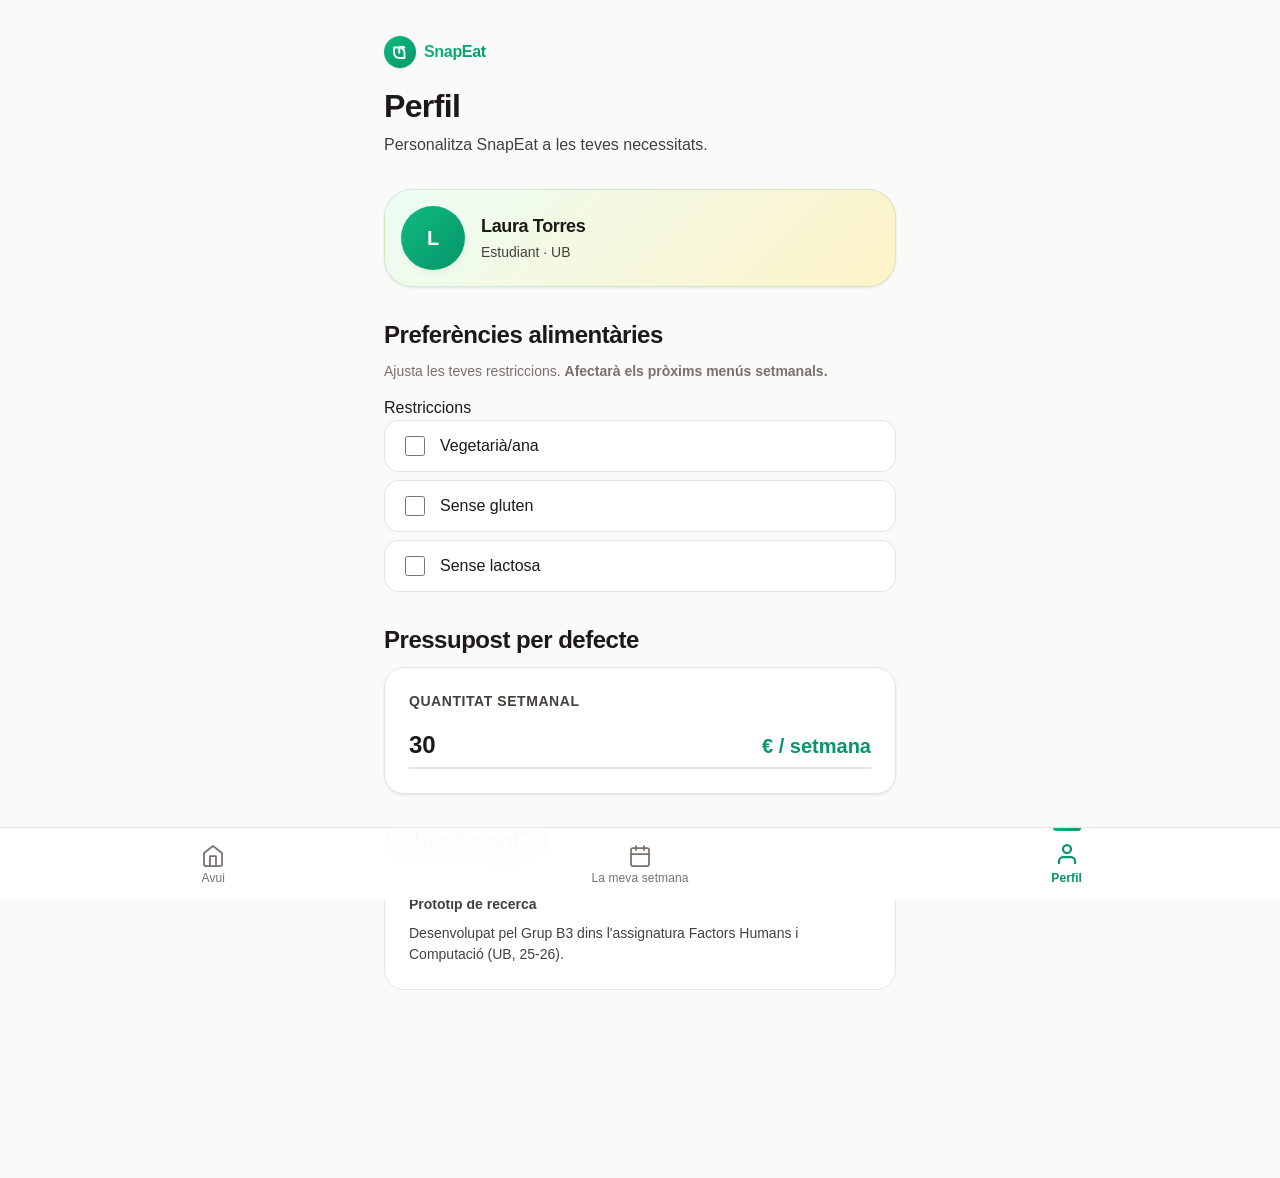
==== commit 77ea9b4c: "Revisió UX/UI iteració audit-v3 - Microcòpia forward-looking al semàfor i suggeriment diari (sense l" ====
--- a/perfil.html
+++ b/perfil.html
@@ -39,7 +39,7 @@
 
     <section class="setmana-section" aria-labelledby="prefs-title">
       <h2 id="prefs-title">Preferències alimentàries</h2>
-      <p class="hint">Ajusta les teves restriccions per rebre suggeriments apropiats.</p>
+      <p class="hint">Ajusta les teves restriccions. <strong>Afectarà els pròxims menús setmanals.</strong></p>
       <fieldset>
         <legend class="visually-hidden">Restriccions</legend>
         <div class="perfil-prefs-list">
--- a/css/components.css
+++ b/css/components.css
@@ -656,6 +656,15 @@
   font-weight: var(--font-weight-medium);
 }
 
+/* Pista breu sota cada cèl·lula — to Coach: "com tanco la bretxa" */
+.semafor-cell__hint {
+  font-size: var(--font-size-micro);
+  line-height: var(--line-height-snug);
+  font-weight: var(--font-weight-medium);
+  opacity: 0.85;
+  margin-top: 2px;
+}
+
 /* -------------------- Modificador: OK -------------------- */
 .semafor-cell--ok {
   background-color: var(--color-ok-bg);
@@ -1166,5 +1175,16 @@
   height: 100%;
   background: var(--gradient-brand);
   border-radius: var(--radius-full);
-  transition: width var(--duration-slow) var(--ease-out);
-}
+  transition: width var(--duration-slow) var(--ease-out),
+              background var(--duration-fast) var(--ease-in-out);
+}
+
+/* Quan estem a prop del pressupost (80-100%): àmbar amable, sense alarma */
+.progress-bar--warn .progress-bar__fill {
+  background: linear-gradient(135deg, #F59E0B 0%, #D97706 100%);
+}
+
+/* Si superem el pressupost: vermell càlid, no agressiu */
+.progress-bar--over .progress-bar__fill {
+  background: linear-gradient(135deg, #F87171 0%, #DC2626 100%);
+}
--- a/css/screens.css
+++ b/css/screens.css
@@ -91,82 +91,50 @@
   margin-bottom: var(--space-3);
 }
 
-/* Empty state d'àpats del dia — visualment engaging */
+/* Empty state d'àpats del dia — visualment engaging, compacte */
 .apat-empty {
   display: flex;
   flex-direction: column;
   align-items: center;
   justify-content: center;
   text-align: center;
-  gap: var(--space-3);
-  padding: var(--space-6) var(--space-4);
+  gap: var(--space-2);
+  padding: var(--space-5) var(--space-4);
   background-color: var(--color-surface);
   border: 1.5px dashed var(--color-border-strong);
   border-radius: var(--radius-lg);
 }
 
 .apat-empty__illustration {
-  width: 72px;
-  height: 72px;
+  width: 56px;
+  height: 56px;
   border-radius: var(--radius-full);
   background: var(--gradient-hero);
   display: inline-flex;
   align-items: center;
   justify-content: center;
-  font-size: 36px;
-  margin-bottom: var(--space-2);
-}
-
-.apat-empty p {
-  color: var(--color-text);
-  font-size: var(--font-size-body);
-  font-weight: var(--font-weight-medium);
-  margin: 0;
-}
-
-.apat-empty__hint {
-  color: var(--color-text-muted) !important;
-  font-size: var(--font-size-small) !important;
-  font-weight: var(--font-weight-regular) !important;
-}
-
-/* Empty state genèric */
-.empty-state {
-  display: flex;
-  flex-direction: column;
-  align-items: center;
-  justify-content: center;
-  text-align: center;
-  gap: var(--space-3);
-  padding: var(--space-6) var(--space-4);
-  background-color: var(--color-surface);
-  border: 1.5px dashed var(--color-border-strong);
-  border-radius: var(--radius-lg);
-  color: var(--color-text-muted);
-}
-
-.empty-state__icon {
-  width: 48px;
-  height: 48px;
-  color: var(--color-text-subtle);
-  stroke: currentColor;
-  fill: none;
-}
-
-.empty-state__title {
-  font-size: var(--font-size-h3);
-  font-weight: var(--font-weight-semibold);
-  color: var(--color-text);
-}
-
-.empty-state__text {
-  font-size: var(--font-size-body);
-  color: var(--color-text-muted);
-  max-width: 28ch;
-}
-
-.empty-state__cta {
-  margin-top: var(--space-2);
+  font-size: 28px;
+  margin-bottom: 2px;
+}
+
+.apat-empty > p {
+  color: var(--color-text);
+  font-size: var(--font-size-body);
+  font-weight: var(--font-weight-semibold);
+  margin: 0;
+}
+
+.apat-empty .apat-empty__hint {
+  color: var(--color-text-muted);
+  font-size: var(--font-size-small);
+  font-weight: var(--font-weight-regular);
+  margin: 0;
+}
+
+/* CTA forta dins l'empty state — porta directament a registrar un àpat */
+.apat-empty__cta {
+  margin-top: var(--space-3);
+  padding: var(--space-3) var(--space-5);
 }
 
 /* ============================================================
@@ -530,9 +498,152 @@
   margin: var(--space-1) 0 0;
 }
 
+/* Metadades de cocció dins una meal card — to Coach: "puc fer això?" d'una ullada */
+.meal-meta {
+  display: flex;
+  flex-wrap: wrap;
+  gap: 4px;
+  margin-top: var(--space-1);
+}
+
+.meal-meta__badge {
+  display: inline-flex;
+  align-items: center;
+  gap: 3px;
+  padding: 2px var(--space-2);
+  background-color: var(--color-surface-subtle);
+  color: var(--color-text-muted);
+  font-size: var(--font-size-micro);
+  font-weight: var(--font-weight-medium);
+  line-height: 1.3;
+  border-radius: var(--radius-full);
+  letter-spacing: 0;
+}
+
+.meal-meta__badge--dif {
+  background-color: var(--color-brand-soft);
+  color: var(--color-brand-dark);
+}
+
+.meal-meta__badge--price {
+  background-color: var(--color-accent-warm-soft);
+  color: #78350F;
+}
+
 .week-day__empty {
   color: var(--color-text-subtle);
   font-size: var(--font-size-small);
+}
+
+/* Modal de recepta — metadades i llista d'ingredients amb estils coherents */
+.recipe-modal__meta {
+  color: var(--color-text-muted);
+  font-size: var(--font-size-small);
+  margin: 0 0 var(--space-3);
+  font-weight: var(--font-weight-medium);
+}
+
+.recipe-modal__subtitle {
+  font-size: var(--font-size-body);
+  font-weight: var(--font-weight-semibold);
+  color: var(--color-text);
+  margin: 0 0 var(--space-2);
+}
+
+.recipe-modal__ingredients {
+  padding-left: var(--space-5);
+  margin: 0;
+  color: var(--color-text);
+  font-size: var(--font-size-small);
+  line-height: var(--line-height-base);
+}
+
+.recipe-modal__ingredients li {
+  margin-bottom: 2px;
+}
+
+/* Modal swap d'àpat — selecció entre 3 alternatives */
+.swap-options {
+  display: flex;
+  flex-direction: column;
+  gap: var(--space-2);
+  border: none;
+  padding: 0;
+  margin: 0;
+}
+
+.swap-option {
+  display: flex;
+  align-items: flex-start;
+  gap: var(--space-3);
+  padding: var(--space-3);
+  border: 1.5px solid var(--color-border);
+  border-radius: var(--radius-md);
+  cursor: pointer;
+  transition: border-color var(--duration-fast) var(--ease-in-out),
+              background-color var(--duration-fast) var(--ease-in-out);
+}
+
+.swap-option:hover {
+  border-color: var(--color-border-strong);
+  background-color: var(--color-surface-subtle);
+}
+
+.swap-option:has(input:checked) {
+  border-color: var(--color-brand);
+  background-color: var(--color-brand-soft);
+}
+
+.swap-option input[type="radio"] {
+  margin-top: 3px;
+  accent-color: var(--color-brand);
+  flex-shrink: 0;
+}
+
+.swap-option__body {
+  display: flex;
+  flex-direction: column;
+  gap: 2px;
+  min-width: 0;
+}
+
+.swap-option__name {
+  font-size: var(--font-size-body);
+  font-weight: var(--font-weight-semibold);
+  color: var(--color-text);
+  line-height: var(--line-height-snug);
+}
+
+.swap-option__meta {
+  font-size: var(--font-size-small);
+  color: var(--color-text-muted);
+  font-weight: var(--font-weight-regular);
+}
+
+/* Utilitat: modal creat dinàmicament per JS (sense necessitat d'estils inline) */
+.modal--overlay {
+  position: fixed;
+  inset: 0;
+  background-color: rgba(28, 25, 23, 0.55);
+  backdrop-filter: blur(4px);
+  -webkit-backdrop-filter: blur(4px);
+  display: flex;
+  align-items: center;
+  justify-content: center;
+  padding: var(--space-4);
+  z-index: var(--z-modal);
+}
+
+.modal--overlay .modal__dialog {
+  width: 100%;
+  max-width: 420px;
+  background-color: var(--color-surface);
+  border-radius: var(--radius-xl);
+  box-shadow: var(--shadow-xl);
+  padding: var(--space-5);
+  display: flex;
+  flex-direction: column;
+  gap: var(--space-3);
 }
 
 /* -------------------- Llista de compra -------------------- */
@@ -580,6 +691,39 @@
 
 .shopping-group__list li:last-child {
   border-bottom: none;
+}
+
+/* Estat de la compra — comptador i pressupost + barra de progrés */
+.compra-status {
+  background-color: var(--color-surface);
+  border: 1px solid var(--color-border);
+  border-radius: var(--radius-lg);
+  padding: var(--space-3) var(--space-4);
+  margin-bottom: var(--space-4);
+  box-shadow: var(--shadow-sm);
+}
+
+.compra-status__row {
+  display: flex;
+  justify-content: space-between;
+  align-items: baseline;
+  gap: var(--space-3);
+  margin-bottom: var(--space-2);
+}
+
+.compra-status__count {
+  font-size: var(--font-size-small);
+  color: var(--color-text-muted);
+  font-weight: var(--font-weight-medium);
+  margin: 0;
+}
+
+.compra-status__amount {
+  font-size: var(--font-size-body);
+  color: var(--color-text);
+  font-weight: var(--font-weight-semibold);
+  margin: 0;
+  font-variant-numeric: tabular-nums;
 }
 
 /* Mode compra — items grans i tàctils */
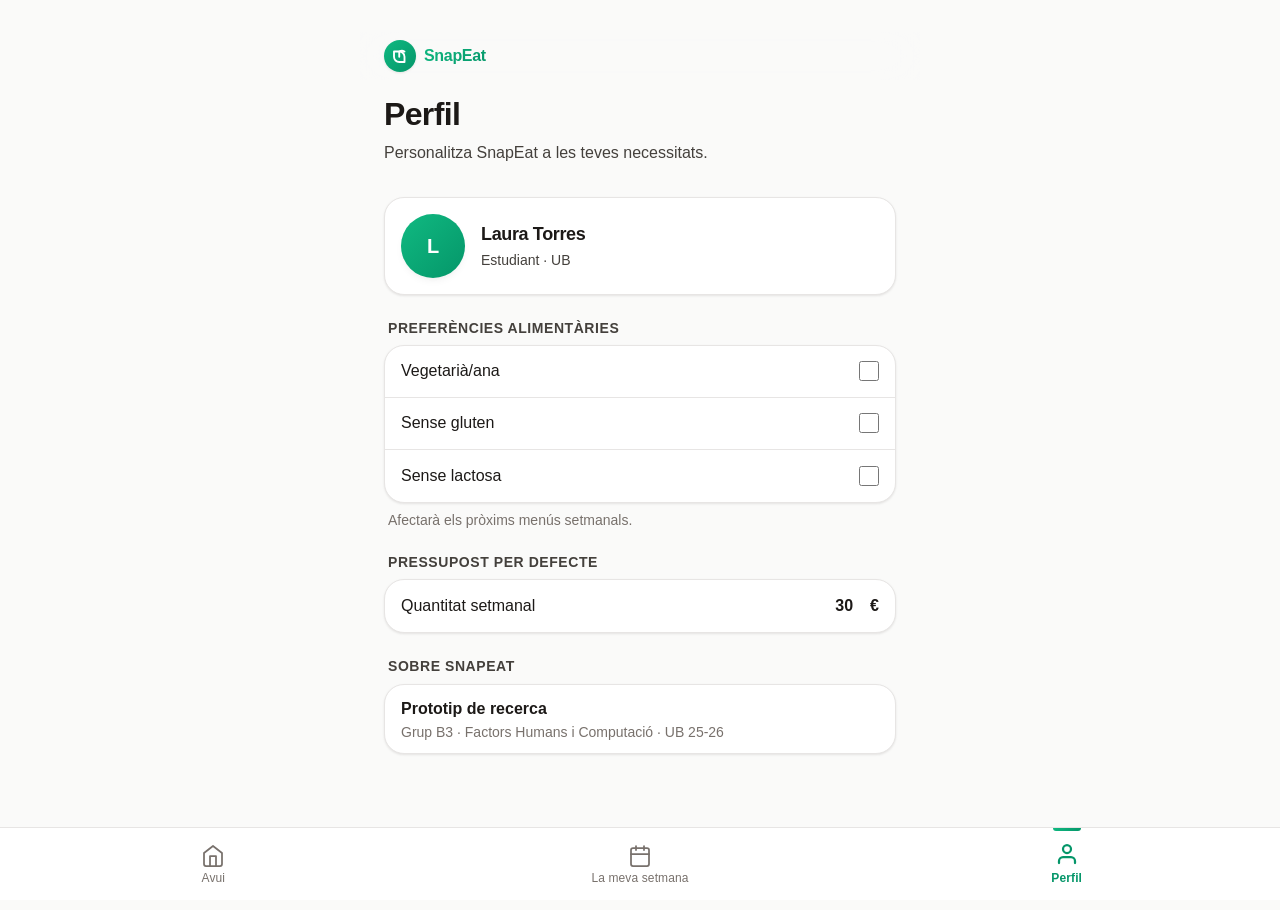
==== commit 16aac04c: "Iteració iOS-clean (audit-v4) Refactor profund inspirat en Apple HIG: bottom-sheets, sticky CTAs, gr" ====
--- a/perfil.html
+++ b/perfil.html
@@ -37,36 +37,54 @@
       </div>
     </div>
 
-    <section class="setmana-section" aria-labelledby="prefs-title">
-      <h2 id="prefs-title">Preferències alimentàries</h2>
-      <p class="hint">Ajusta les teves restriccions. <strong>Afectarà els pròxims menús setmanals.</strong></p>
-      <fieldset>
-        <legend class="visually-hidden">Restriccions</legend>
-        <div class="perfil-prefs-list">
-          <label class="checkbox-label"><input type="checkbox" id="pref-vegetaria"> Vegetarià/ana</label>
-          <label class="checkbox-label"><input type="checkbox" id="pref-sense-gluten"> Sense gluten</label>
-          <label class="checkbox-label"><input type="checkbox" id="pref-sense-lactosa"> Sense lactosa</label>
-        </div>
-      </fieldset>
+    <section class="perfil-section" aria-labelledby="prefs-title">
+      <h2 id="prefs-title" class="grouped-list-heading">Preferències alimentàries</h2>
+      <ul class="grouped-list" role="group" aria-labelledby="prefs-title">
+        <li class="grouped-list__item grouped-list__item--interactive">
+          <label class="pref-row">
+            <span class="grouped-list__label">Vegetarià/ana</span>
+            <input type="checkbox" id="pref-vegetaria" class="pref-toggle">
+          </label>
+        </li>
+        <li class="grouped-list__item grouped-list__item--interactive">
+          <label class="pref-row">
+            <span class="grouped-list__label">Sense gluten</span>
+            <input type="checkbox" id="pref-sense-gluten" class="pref-toggle">
+          </label>
+        </li>
+        <li class="grouped-list__item grouped-list__item--interactive">
+          <label class="pref-row">
+            <span class="grouped-list__label">Sense lactosa</span>
+            <input type="checkbox" id="pref-sense-lactosa" class="pref-toggle">
+          </label>
+        </li>
+      </ul>
+      <p class="grouped-list__hint">Afectarà els pròxims menús setmanals.</p>
     </section>
 
-    <section class="setmana-section" aria-labelledby="budget-default-title">
-      <h2 id="budget-default-title">Pressupost per defecte</h2>
-      <div class="budget-input-wrapper">
-        <label for="default-budget" class="label">Quantitat setmanal</label>
-        <div class="input-with-suffix">
-          <input type="number" id="default-budget" class="input-field" value="30" min="10" max="200">
-          <span class="input-suffix" aria-hidden="true">€ / setmana</span>
-        </div>
-      </div>
+    <section class="perfil-section" aria-labelledby="budget-default-title">
+      <h2 id="budget-default-title" class="grouped-list-heading">Pressupost per defecte</h2>
+      <ul class="grouped-list">
+        <li class="grouped-list__item">
+          <label for="default-budget" class="grouped-list__label">Quantitat setmanal</label>
+          <div class="pref-budget-input">
+            <input type="number" id="default-budget" value="30" min="10" max="200">
+            <span aria-hidden="true">€</span>
+          </div>
+        </li>
+      </ul>
     </section>
 
-    <section class="setmana-section" aria-labelledby="info-title">
-      <h2 id="info-title">Sobre SnapEat</h2>
-      <div class="about-card">
-        <p class="about-card__title">Prototip de recerca</p>
-        <p>Desenvolupat pel Grup B3 dins l'assignatura Factors Humans i Computació (UB, 25-26).</p>
-      </div>
+    <section class="perfil-section" aria-labelledby="info-title">
+      <h2 id="info-title" class="grouped-list-heading">Sobre SnapEat</h2>
+      <ul class="grouped-list">
+        <li class="grouped-list__item">
+          <div>
+            <p class="grouped-list__label" style="font-weight: var(--font-weight-semibold);">Prototip de recerca</p>
+            <p class="grouped-list__hint" style="padding: 2px 0 0;">Grup B3 · Factors Humans i Computació · UB 25-26</p>
+          </div>
+        </li>
+      </ul>
     </section>
   </main>
 
--- a/css/variables.css
+++ b/css/variables.css
@@ -19,6 +19,13 @@
   --color-ok-bg: #D1FAE5;
   --color-ok-accent: #059669;
   --color-ok-fg: #065F46;
+
+  /* Tints subtils estil iOS — per a surfaces grans tipus semàfor, on els
+     backgrounds plens dels tokens *-bg queden massa saturats. Mantenim color
+     però baixem opacitat perquè el content respiri. */
+  --color-bad-tint: rgba(220, 38, 38, 0.08);
+  --color-warn-tint: rgba(217, 119, 6, 0.10);
+  --color-ok-tint: rgba(5, 150, 105, 0.10);
 
   /* Color d'accent de marca — verd càlid, no agressiu */
   --color-brand: #10B981;
--- a/css/components.css
+++ b/css/components.css
@@ -665,10 +665,10 @@
   margin-top: 2px;
 }
 
-/* -------------------- Modificador: OK -------------------- */
+/* -------------------- Modificador: OK (iOS tint) -------------------- */
 .semafor-cell--ok {
-  background-color: var(--color-ok-bg);
-  border-color: rgba(5, 150, 105, 0.25);
+  background-color: var(--color-ok-tint);
+  border-color: rgba(5, 150, 105, 0.18);
   color: var(--color-ok-accent);
 }
 
@@ -680,10 +680,10 @@
   color: var(--color-ok-fg);
 }
 
-/* -------------------- Modificador: warn -------------------- */
+/* -------------------- Modificador: warn (iOS tint) -------------------- */
 .semafor-cell--warn {
-  background-color: var(--color-warn-bg);
-  border-color: rgba(217, 119, 6, 0.25);
+  background-color: var(--color-warn-tint);
+  border-color: rgba(217, 119, 6, 0.18);
   color: var(--color-warn-accent);
 }
 
@@ -695,10 +695,10 @@
   color: var(--color-warn-fg);
 }
 
-/* -------------------- Modificador: bad -------------------- */
+/* -------------------- Modificador: bad (iOS tint) -------------------- */
 .semafor-cell--bad {
-  background-color: var(--color-bad-bg);
-  border-color: rgba(220, 38, 38, 0.25);
+  background-color: var(--color-bad-tint);
+  border-color: rgba(220, 38, 38, 0.18);
   color: var(--color-bad-accent);
 }
 
@@ -1034,6 +1034,249 @@
 }
 
 /* ============================================================
+   BOTTOM SHEET — estil iOS native (Reminders, Health, Maps)
+   Panell que llisca des de baix, amb drag handle + backdrop blur
+   ============================================================ */
+
+.bottom-sheet {
+  position: fixed;
+  inset: 0;
+  z-index: var(--z-modal);
+  display: flex;
+  align-items: flex-end;
+  justify-content: center;
+  pointer-events: none;
+}
+
+.bottom-sheet__backdrop {
+  position: absolute;
+  inset: 0;
+  background-color: rgba(28, 25, 23, 0.45);
+  backdrop-filter: blur(8px);
+  -webkit-backdrop-filter: blur(8px);
+  opacity: 0;
+  transition: opacity var(--duration-base) var(--ease-in-out);
+  pointer-events: auto;
+}
+
+.bottom-sheet__panel {
+  position: relative;
+  width: 100%;
+  max-width: 520px;
+  max-height: 92vh;
+  display: flex;
+  flex-direction: column;
+  background-color: var(--color-surface);
+  border-top-left-radius: var(--radius-xl);
+  border-top-right-radius: var(--radius-xl);
+  box-shadow: 0 -12px 30px -12px rgba(28, 25, 23, 0.18);
+  transform: translateY(100%);
+  transition: transform var(--duration-slow) var(--ease-spring);
+  pointer-events: auto;
+  padding-bottom: env(safe-area-inset-bottom, 0);
+  overflow: hidden;
+}
+
+.bottom-sheet--visible .bottom-sheet__backdrop { opacity: 1; }
+.bottom-sheet--visible .bottom-sheet__panel { transform: translateY(0); }
+
+.bottom-sheet__handle {
+  width: 36px;
+  height: 4px;
+  background-color: var(--color-border-strong);
+  border-radius: var(--radius-full);
+  margin: var(--space-2) auto var(--space-1);
+  flex-shrink: 0;
+}
+
+.bottom-sheet__header {
+  display: flex;
+  align-items: center;
+  justify-content: space-between;
+  gap: var(--space-3);
+  padding: var(--space-3) var(--space-5) var(--space-2);
+  flex-shrink: 0;
+}
+
+.bottom-sheet__title {
+  font-size: var(--font-size-h2);
+  font-weight: var(--font-weight-bold);
+  letter-spacing: var(--tracking-tight);
+  line-height: var(--line-height-snug);
+  color: var(--color-text);
+  margin: 0;
+  flex: 1;
+  min-width: 0;
+}
+
+.bottom-sheet__close {
+  display: inline-flex;
+  align-items: center;
+  justify-content: center;
+  width: 32px;
+  height: 32px;
+  border-radius: var(--radius-full);
+  border: none;
+  background-color: var(--color-surface-subtle);
+  color: var(--color-text-muted);
+  cursor: pointer;
+  flex-shrink: 0;
+  transition: background-color var(--duration-fast) var(--ease-in-out),
+              color var(--duration-fast) var(--ease-in-out);
+}
+
+.bottom-sheet__close:hover {
+  background-color: var(--color-border);
+  color: var(--color-text);
+}
+
+.bottom-sheet__close svg {
+  width: 16px;
+  height: 16px;
+  stroke: currentColor;
+  fill: none;
+  stroke-width: 2.5;
+}
+
+.bottom-sheet__body {
+  padding: var(--space-3) var(--space-5) var(--space-5);
+  overflow-y: auto;
+  -webkit-overflow-scrolling: touch;
+  overscroll-behavior: contain;
+  flex: 1;
+  min-height: 0;
+}
+
+.bottom-sheet__footer {
+  padding: var(--space-3) var(--space-5) var(--space-4);
+  border-top: 1px solid var(--color-border);
+  display: flex;
+  gap: var(--space-2);
+  flex-shrink: 0;
+  background-color: var(--color-surface);
+}
+
+.bottom-sheet__footer .btn {
+  flex: 1;
+}
+
+@media (prefers-reduced-motion: reduce) {
+  .bottom-sheet__panel,
+  .bottom-sheet__backdrop {
+    transition-duration: 0.01ms;
+  }
+}
+
+/* ============================================================
+   STICKY FOOTER CTA — botó fixe al footer amb blur (iOS style)
+   Usat a pantalles d'acció principal (registrar, setmana)
+   ============================================================ */
+
+.footer-cta {
+  position: fixed;
+  left: 0;
+  right: 0;
+  bottom: 0;
+  padding: var(--space-3) var(--space-4) calc(var(--space-3) + env(safe-area-inset-bottom, 0));
+  background-color: rgba(255, 255, 255, 0.92);
+  backdrop-filter: saturate(180%) blur(20px);
+  -webkit-backdrop-filter: saturate(180%) blur(20px);
+  border-top: 1px solid rgba(231, 229, 228, 0.6);
+  z-index: calc(var(--z-tab-bar) - 1);
+  display: flex;
+  gap: var(--space-2);
+}
+
+/* Quan la pantalla té tab-bar, la CTA queda per sobre */
+.footer-cta--above-tabs {
+  bottom: var(--tab-bar-height);
+}
+
+.footer-cta .btn {
+  flex: 1;
+}
+
+/* Quan la pantalla té footer-cta, el container necessita padding extra */
+.has-footer-cta {
+  padding-bottom: calc(90px + env(safe-area-inset-bottom, 0)) !important;
+}
+
+.has-footer-cta.has-tab-bar,
+.container.has-footer-cta {
+  padding-bottom: calc(var(--tab-bar-height) + 90px + env(safe-area-inset-bottom, 0)) !important;
+}
+
+/* ============================================================
+   GROUPED INSET LIST — patró iOS Settings
+   Cards rodones amb dividers prims entre ítems
+   ============================================================ */
+
+.grouped-list {
+  background-color: var(--color-surface);
+  border-radius: var(--radius-lg);
+  border: 1px solid var(--color-border);
+  overflow: hidden;
+  box-shadow: var(--shadow-sm);
+}
+
+.grouped-list__item {
+  display: flex;
+  align-items: center;
+  gap: var(--space-3);
+  padding: var(--space-3) var(--space-4);
+  min-height: 52px;
+  border-bottom: 1px solid var(--color-border);
+  background-color: transparent;
+  transition: background-color var(--duration-fast) var(--ease-in-out);
+}
+
+.grouped-list__item:last-child {
+  border-bottom: none;
+}
+
+.grouped-list__item--interactive {
+  cursor: pointer;
+}
+
+.grouped-list__item--interactive:hover,
+.grouped-list__item--interactive:focus-within {
+  background-color: var(--color-surface-subtle);
+}
+
+.grouped-list__label {
+  flex: 1;
+  font-size: var(--font-size-body);
+  color: var(--color-text);
+  font-weight: var(--font-weight-regular);
+  margin: 0;
+}
+
+.grouped-list__value {
+  font-size: var(--font-size-body);
+  color: var(--color-text-muted);
+  margin: 0;
+}
+
+.grouped-list__hint {
+  font-size: var(--font-size-small);
+  color: var(--color-text-subtle);
+  padding: var(--space-2) var(--space-1) 0;
+  margin: 0;
+  line-height: var(--line-height-snug);
+}
+
+/* Section header iOS-style per a grouped-list */
+.grouped-list-heading {
+  font-size: var(--font-size-small);
+  font-weight: var(--font-weight-semibold);
+  color: var(--color-text-muted);
+  text-transform: uppercase;
+  letter-spacing: var(--tracking-wide);
+  padding: 0 var(--space-1) var(--space-2);
+  margin: 0;
+}
+
+/* ============================================================
    MODAL — overlay centrat
    ============================================================ */
 
--- a/css/screens.css
+++ b/css/screens.css
@@ -8,13 +8,22 @@
    Pair de logo SnapEat + accions secundàries
    ============================================================ */
 
+/* Topbar estil iOS — sticky amb blur quan fa scroll (large-title simulat) */
 .app-topbar {
+  position: sticky;
+  top: 0;
   display: flex;
   align-items: center;
   justify-content: space-between;
   gap: var(--space-3);
-  padding: 4px 0;
-  margin-bottom: var(--space-4);
+  padding: var(--space-2) 0;
+  margin: 0 calc(var(--space-5) * -1) var(--space-4);
+  padding-left: var(--space-5);
+  padding-right: var(--space-5);
+  background-color: rgba(250, 250, 249, 0.85);
+  backdrop-filter: saturate(180%) blur(20px);
+  -webkit-backdrop-filter: saturate(180%) blur(20px);
+  z-index: 5;
 }
 
 .app-topbar .brand {
@@ -91,7 +100,7 @@
   margin-bottom: var(--space-3);
 }
 
-/* Empty state d'àpats del dia — visualment engaging, compacte */
+/* Empty state d'àpats del dia — iOS style: solid border soft, no dashed */
 .apat-empty {
   display: flex;
   flex-direction: column;
@@ -101,8 +110,9 @@
   gap: var(--space-2);
   padding: var(--space-5) var(--space-4);
   background-color: var(--color-surface);
-  border: 1.5px dashed var(--color-border-strong);
+  border: 1px solid var(--color-border);
   border-radius: var(--radius-lg);
+  box-shadow: var(--shadow-sm);
 }
 
 .apat-empty__illustration {
@@ -186,30 +196,30 @@
 }
 
 /* ------------------------------------------------------------
-   Zona de foto — hero del registre, gran i atractiva
-   Dropzone ampla: mínim 220px d'alçada amb icona i text centrats
+   Zona de foto — hero del registre, estil iOS (solid, soft)
    ------------------------------------------------------------ */
 .foto-area {
   position: relative;
   width: 100%;
   min-height: 240px;
   aspect-ratio: 4 / 3;
-  background: var(--gradient-hero);
-  border: 2px dashed var(--color-brand);
+  background-color: var(--color-surface-subtle);
+  border: 1px solid var(--color-border);
   border-radius: var(--radius-xl);
   display: flex;
   align-items: center;
   justify-content: center;
   overflow: hidden;
   cursor: pointer;
+  box-shadow: var(--shadow-sm);
   transition: border-color var(--duration-fast) var(--ease-in-out),
-              background var(--duration-fast) var(--ease-in-out),
+              background-color var(--duration-fast) var(--ease-in-out),
               transform var(--duration-fast) var(--ease-out);
 }
 
 .foto-area:hover {
-  border-color: var(--color-brand-hover);
-  background: var(--gradient-fresh);
+  border-color: var(--color-brand);
+  background-color: var(--color-brand-soft);
   transform: translateY(-1px);
 }
 
@@ -395,6 +405,61 @@
   padding-bottom: var(--space-1);
 }
 
+/* -------------------- Menu header amb pill de pressupost -------------------- */
+.menu-header {
+  display: flex;
+  align-items: center;
+  justify-content: space-between;
+  gap: var(--space-3);
+  margin-bottom: var(--space-3);
+  flex-wrap: wrap;
+}
+
+.menu-header h2 {
+  margin: 0;
+}
+
+/* Budget pill — visible d'un cop d'ull, canvia color si s'apropa o supera */
+.budget-pill {
+  display: inline-flex;
+  align-items: baseline;
+  gap: 4px;
+  padding: 6px var(--space-3);
+  background-color: var(--color-brand-soft);
+  color: var(--color-brand-dark);
+  border-radius: var(--radius-full);
+  font-variant-numeric: tabular-nums;
+  font-size: var(--font-size-small);
+  font-weight: var(--font-weight-semibold);
+  letter-spacing: var(--tracking-tight);
+  transition: background-color var(--duration-fast) var(--ease-in-out),
+              color var(--duration-fast) var(--ease-in-out);
+}
+
+.budget-pill__amount {
+  font-size: var(--font-size-body);
+  font-weight: var(--font-weight-bold);
+}
+
+.budget-pill__sep {
+  opacity: 0.6;
+  font-weight: var(--font-weight-regular);
+}
+
+.budget-pill__budget {
+  opacity: 0.8;
+}
+
+.budget-pill--near {
+  background-color: var(--color-warn-bg);
+  color: var(--color-warn-fg);
+}
+
+.budget-pill--over {
+  background-color: rgba(220, 38, 38, 0.10);
+  color: var(--color-bad-fg);
+}
+
 /* -------------------- Secció: menú generat -------------------- */
 .week-grid {
   display: grid;
@@ -409,7 +474,7 @@
   }
 }
 
-/* Card de dia de la setmana — amb un color accent rotatiu */
+/* Card de dia de la setmana — iOS style: sense banda lateral, accent top prim */
 .week-day {
   background-color: var(--color-surface);
   border: 1px solid var(--color-border);
@@ -430,23 +495,11 @@
   box-shadow: var(--shadow-md);
 }
 
-/* Banda de color rotativa al costat esquerre */
-.week-day::before {
-  content: "";
-  position: absolute;
-  top: 0;
-  bottom: 0;
-  left: 0;
-  width: 4px;
-  background: var(--gradient-brand);
-}
-
-.week-day:nth-child(2n)::before {
-  background: var(--gradient-warm);
-}
-
-.week-day:nth-child(3n)::before {
-  background: var(--gradient-fresh);
+.week-day__header {
+  display: flex;
+  align-items: center;
+  justify-content: space-between;
+  gap: var(--space-2);
 }
 
 .week-day__title {
@@ -455,8 +508,29 @@
   color: var(--color-text);
   letter-spacing: var(--tracking-tight);
   margin: 0;
-  padding-left: var(--space-2);
-}
+}
+
+/* Mini-semàfor: 3 punts amb balanç nutricional del dia */
+.day-balance {
+  display: inline-flex;
+  align-items: center;
+  gap: 4px;
+  padding: 4px var(--space-2);
+  background-color: var(--color-surface-subtle);
+  border-radius: var(--radius-full);
+}
+
+.day-balance__dot {
+  width: 8px;
+  height: 8px;
+  border-radius: var(--radius-full);
+  flex-shrink: 0;
+  box-shadow: inset 0 0 0 1px rgba(28, 25, 23, 0.08);
+}
+
+.day-balance__dot--ok   { background-color: var(--color-ok-accent); }
+.day-balance__dot--warn { background-color: var(--color-warn-accent); }
+.day-balance__dot--bad  { background-color: var(--color-bad-accent); }
 
 .week-day__meal {
   padding: var(--space-2) var(--space-2) var(--space-2) var(--space-3);
@@ -535,35 +609,140 @@
   font-size: var(--font-size-small);
 }
 
-/* Modal de recepta — metadades i llista d'ingredients amb estils coherents */
-.recipe-modal__meta {
-  color: var(--color-text-muted);
-  font-size: var(--font-size-small);
+/* -------------------- Bottom sheet de recepta -------------------- */
+.recipe-chips {
+  display: flex;
+  flex-wrap: wrap;
+  gap: 6px;
+  margin-bottom: var(--space-4);
+}
+
+.recipe-chip {
+  display: inline-flex;
+  align-items: center;
+  gap: 3px;
+  padding: 4px var(--space-2);
+  background-color: var(--color-surface-subtle);
+  color: var(--color-text-muted);
+  font-size: var(--font-size-small);
+  font-weight: var(--font-weight-medium);
+  line-height: 1.3;
+  border-radius: var(--radius-full);
+}
+
+.recipe-chip--dif {
+  background-color: var(--color-brand-soft);
+  color: var(--color-brand-dark);
+}
+
+.recipe-chip--price {
+  background-color: var(--color-accent-warm-soft);
+  color: #78350F;
+}
+
+.recipe-sheet__subtitle {
+  font-size: var(--font-size-small);
+  font-weight: var(--font-weight-semibold);
+  color: var(--color-text-muted);
+  text-transform: uppercase;
+  letter-spacing: var(--tracking-wide);
+  margin: var(--space-4) 0 var(--space-2);
+}
+
+.recipe-sheet__subtitle:first-of-type {
+  margin-top: var(--space-2);
+}
+
+.recipe-ing-list {
+  list-style: none;
+  padding: 0;
+  margin: 0;
+  background-color: var(--color-surface);
+  border: 1px solid var(--color-border);
+  border-radius: var(--radius-md);
+  overflow: hidden;
+}
+
+.recipe-ing {
+  display: flex;
+  align-items: baseline;
+  justify-content: space-between;
+  gap: var(--space-3);
+  padding: var(--space-2) var(--space-3);
+  border-bottom: 1px solid var(--color-border);
+  font-size: var(--font-size-body);
+}
+
+.recipe-ing:last-child {
+  border-bottom: none;
+}
+
+.recipe-ing__name {
+  color: var(--color-text);
+  font-weight: var(--font-weight-medium);
+}
+
+.recipe-ing__qty {
+  color: var(--color-text-muted);
+  font-size: var(--font-size-small);
+  font-variant-numeric: tabular-nums;
+}
+
+.recipe-step-list {
+  list-style: none;
+  padding: 0;
+  margin: 0;
+  counter-reset: step;
+}
+
+.recipe-step {
+  display: flex;
+  gap: var(--space-3);
+  padding: var(--space-2) 0;
+  font-size: var(--font-size-body);
+  line-height: var(--line-height-base);
+  color: var(--color-text);
+}
+
+.recipe-step + .recipe-step {
+  border-top: 1px solid var(--color-border);
+}
+
+.recipe-step__num {
+  flex-shrink: 0;
+  display: inline-flex;
+  align-items: center;
+  justify-content: center;
+  width: 28px;
+  height: 28px;
+  background-color: var(--color-brand-soft);
+  color: var(--color-brand-dark);
+  border-radius: var(--radius-full);
+  font-size: var(--font-size-small);
+  font-weight: var(--font-weight-bold);
+}
+
+.recipe-step__text {
+  flex: 1;
+  padding-top: 3px;
+}
+
+/* Lead text dels bottom-sheets — to amable */
+.sheet-lead {
+  color: var(--color-text-muted);
+  font-size: var(--font-size-body);
+  line-height: var(--line-height-base);
   margin: 0 0 var(--space-3);
-  font-weight: var(--font-weight-medium);
-}
-
-.recipe-modal__subtitle {
-  font-size: var(--font-size-body);
-  font-weight: var(--font-weight-semibold);
-  color: var(--color-text);
-  margin: 0 0 var(--space-2);
-}
-
-.recipe-modal__ingredients {
-  padding-left: var(--space-5);
-  margin: 0;
-  color: var(--color-text);
-  font-size: var(--font-size-small);
-  line-height: var(--line-height-base);
-}
-
-.recipe-modal__ingredients li {
-  margin-bottom: 2px;
-}
-
-/* Modal swap d'àpat — selecció entre 3 alternatives */
-.swap-options {
+}
+
+.sheet-lead strong {
+  color: var(--color-text);
+  font-weight: var(--font-weight-semibold);
+}
+
+/* Swap d'àpat + alternatives — selecció per radio amb cards clares */
+.swap-options,
+.alt-options {
   display: flex;
   flex-direction: column;
   gap: var(--space-2);
@@ -572,7 +751,8 @@
   margin: 0;
 }
 
-.swap-option {
+.swap-option,
+.alt-option {
   display: flex;
   align-items: flex-start;
   gap: var(--space-3);
@@ -584,66 +764,71 @@
               background-color var(--duration-fast) var(--ease-in-out);
 }
 
-.swap-option:hover {
+.swap-option:hover,
+.alt-option:hover {
   border-color: var(--color-border-strong);
   background-color: var(--color-surface-subtle);
 }
 
-.swap-option:has(input:checked) {
+.swap-option:has(input:checked),
+.alt-option:has(input:checked) {
   border-color: var(--color-brand);
   background-color: var(--color-brand-soft);
 }
 
-.swap-option input[type="radio"] {
+.swap-option input[type="radio"],
+.alt-option input[type="radio"] {
   margin-top: 3px;
   accent-color: var(--color-brand);
   flex-shrink: 0;
 }
 
-.swap-option__body {
+.swap-option__body,
+.alt-option__body {
   display: flex;
   flex-direction: column;
   gap: 2px;
   min-width: 0;
-}
-
-.swap-option__name {
+  flex: 1;
+}
+
+.swap-option__name,
+.alt-option__name {
   font-size: var(--font-size-body);
   font-weight: var(--font-weight-semibold);
   color: var(--color-text);
   line-height: var(--line-height-snug);
 }
 
-.swap-option__meta {
+.swap-option__meta,
+.alt-option__context {
   font-size: var(--font-size-small);
   color: var(--color-text-muted);
   font-weight: var(--font-weight-regular);
-}
-
-/* Utilitat: modal creat dinàmicament per JS (sense necessitat d'estils inline) */
-.modal--overlay {
-  position: fixed;
-  inset: 0;
-  background-color: rgba(28, 25, 23, 0.55);
-  backdrop-filter: blur(4px);
-  -webkit-backdrop-filter: blur(4px);
-  display: flex;
-  align-items: center;
-  justify-content: center;
-  padding: var(--space-4);
-  z-index: var(--z-modal);
-}
-
-.modal--overlay .modal__dialog {
-  width: 100%;
-  max-width: 420px;
-  background-color: var(--color-surface);
-  border-radius: var(--radius-xl);
-  box-shadow: var(--shadow-xl);
-  padding: var(--space-5);
-  display: flex;
-  flex-direction: column;
-  gap: var(--space-3);
+  line-height: var(--line-height-snug);
+}
+
+.alt-option__head {
+  display: flex;
+  justify-content: space-between;
+  align-items: baseline;
+  gap: var(--space-2);
+}
+
+.alt-option__price {
+  font-size: var(--font-size-small);
+  font-weight: var(--font-weight-semibold);
+  color: var(--color-brand-dark);
+  font-variant-numeric: tabular-nums;
+  flex-shrink: 0;
+}
+
+/* Shopping row — quantitat secundària */
+.shopping-row__qty {
+  color: var(--color-text-subtle);
+  font-weight: var(--font-weight-regular);
+  font-size: var(--font-size-small);
+  margin-left: var(--space-1);
 }
 
 /* -------------------- Llista de compra -------------------- */
@@ -726,14 +911,14 @@
   font-variant-numeric: tabular-nums;
 }
 
-/* Mode compra — items grans i tàctils */
+/* Mode compra — items grans i tàctils amb check circular iOS */
 .compra-item {
   display: flex;
   align-items: center;
   gap: var(--space-3);
-  padding: var(--space-4);
+  padding: var(--space-3) var(--space-4);
   background-color: var(--color-surface);
-  border: 1.5px solid var(--color-border);
+  border: 1px solid var(--color-border);
   border-radius: var(--radius-lg);
   margin-bottom: var(--space-2);
   min-height: 64px;
@@ -741,10 +926,76 @@
               border-color var(--duration-fast) var(--ease-in-out);
 }
 
-.compra-item[data-comprat="true"],
 .compra-item--done {
-  background-color: var(--color-ok-bg);
-  border-color: rgba(5, 150, 105, 0.2);
+  background-color: var(--color-brand-soft);
+  border-color: rgba(16, 185, 129, 0.20);
+}
+
+.compra-item__check {
+  display: inline-flex;
+  align-items: center;
+  justify-content: center;
+  min-width: var(--touch-target-min);
+  min-height: var(--touch-target-min);
+  width: var(--touch-target-min);
+  height: var(--touch-target-min);
+  border-radius: var(--radius-full);
+  border: 2px solid var(--color-border-strong);
+  background-color: var(--color-surface);
+  color: var(--color-text-subtle);
+  cursor: pointer;
+  flex-shrink: 0;
+  transition: background-color var(--duration-fast) var(--ease-spring),
+              border-color var(--duration-fast) var(--ease-in-out),
+              transform var(--duration-fast) var(--ease-spring);
+}
+
+.compra-item__check:active {
+  transform: scale(0.9);
+}
+
+.compra-item__check--on {
+  background-color: var(--color-brand);
+  border-color: var(--color-brand);
+  color: #fff;
+}
+
+.compra-item__check svg {
+  width: 18px;
+  height: 18px;
+  stroke: currentColor;
+  fill: none;
+}
+
+.compra-item__body {
+  flex: 1;
+  min-width: 0;
+}
+
+.compra-item__nom {
+  margin: 0;
+  font-size: var(--font-size-body);
+  font-weight: var(--font-weight-semibold);
+  color: var(--color-text);
+  line-height: var(--line-height-snug);
+}
+
+.compra-item--done .compra-item__nom {
+  text-decoration: line-through;
+  color: var(--color-text-muted);
+}
+
+.compra-item__meta {
+  margin: 2px 0 0;
+  font-size: var(--font-size-small);
+  color: var(--color-text-muted);
+}
+
+.compra-item__alt {
+  flex-shrink: 0;
+  font-size: var(--font-size-small);
+  padding: var(--space-1) var(--space-2);
+  min-height: var(--touch-target-min);
 }
 
 /* -------------------- Secció resum final -------------------- */
@@ -791,17 +1042,85 @@
   margin-top: var(--space-2);
 }
 
-/* Avatar del perfil */
+/* Avatar del perfil — iOS style: tint pla, sense gradient */
 .perfil-identitat {
   display: flex;
   align-items: center;
   gap: var(--space-4);
   padding: var(--space-4);
-  background: var(--gradient-hero);
-  border: 1px solid rgba(5, 150, 105, 0.15);
-  border-radius: var(--radius-xl);
-  margin-bottom: var(--space-6);
+  background-color: var(--color-surface);
+  border: 1px solid var(--color-border);
+  border-radius: var(--radius-lg);
+  margin-bottom: var(--space-5);
   box-shadow: var(--shadow-sm);
+}
+
+/* Separació consistent entre seccions del perfil (iOS grouped list) */
+.perfil-section {
+  margin-bottom: var(--space-5);
+}
+
+.perfil-section:last-child {
+  margin-bottom: 0;
+}
+
+.perfil-fieldset {
+  border: none;
+  padding: 0;
+  margin: 0;
+}
+
+/* Checkbox del Perfil — estil row amb toggle a la dreta */
+.pref-row {
+  display: flex;
+  align-items: center;
+  justify-content: space-between;
+  gap: var(--space-3);
+  width: 100%;
+  cursor: pointer;
+}
+
+.pref-toggle {
+  width: 20px;
+  height: 20px;
+  accent-color: var(--color-brand);
+  cursor: pointer;
+  flex-shrink: 0;
+  margin: 0;
+}
+
+/* Input de pressupost inline al Perfil */
+.pref-budget-input {
+  display: inline-flex;
+  align-items: baseline;
+  gap: 2px;
+  font-size: var(--font-size-body);
+  font-weight: var(--font-weight-semibold);
+  color: var(--color-text);
+  font-variant-numeric: tabular-nums;
+}
+
+.pref-budget-input input {
+  width: 4ch;
+  text-align: right;
+  border: none;
+  background: transparent;
+  font-size: var(--font-size-body);
+  font-weight: var(--font-weight-semibold);
+  color: var(--color-text);
+  padding: 0;
+  font-variant-numeric: tabular-nums;
+}
+
+.pref-budget-input input:focus {
+  outline: none;
+  color: var(--color-brand-dark);
+}
+
+.pref-budget-input input:focus-visible {
+  outline: 2px solid var(--color-focus);
+  outline-offset: 3px;
+  border-radius: var(--radius-sm);
 }
 
 .perfil-avatar {
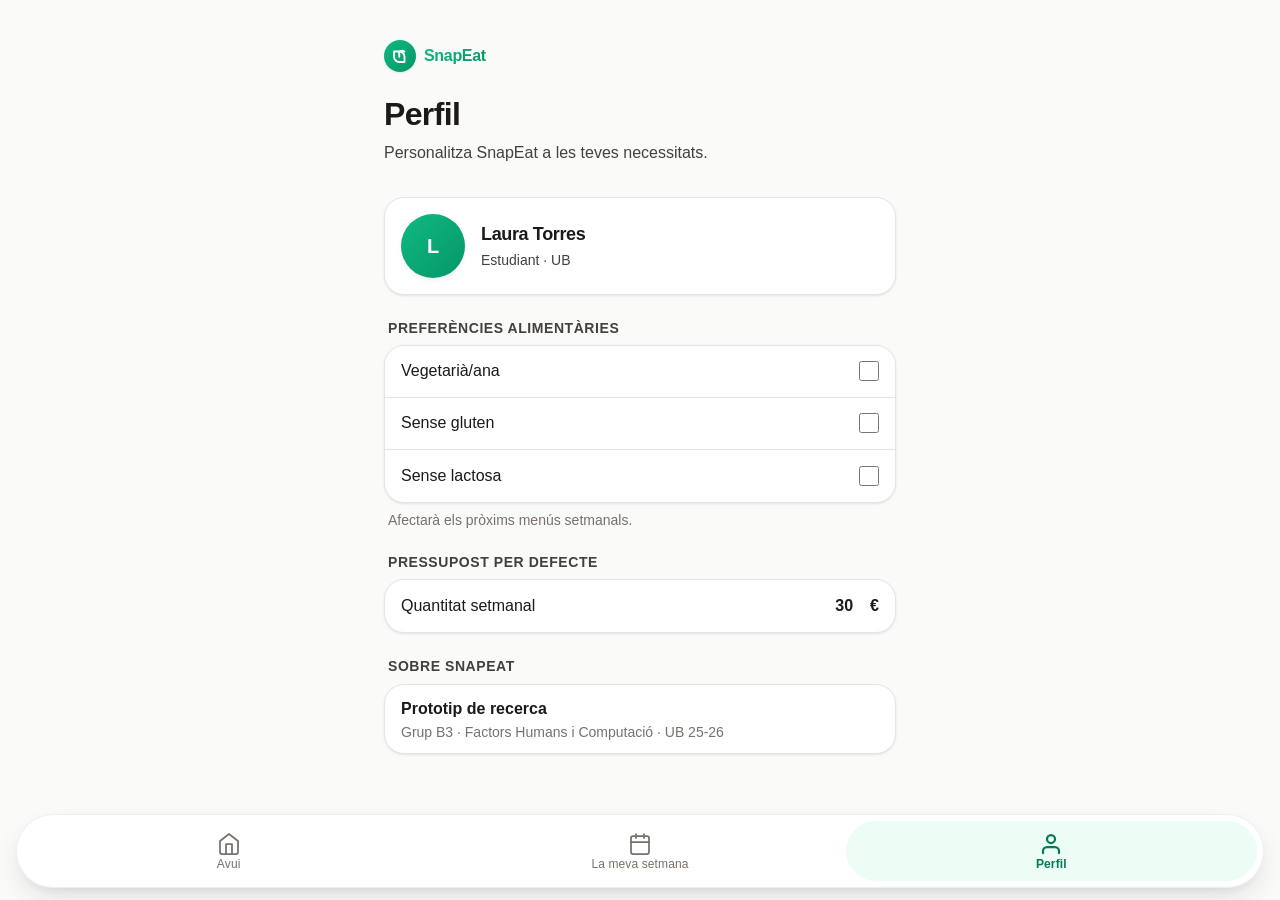
==== commit 7d35b315: "Tab-bar flotant càpsula + icones PWA + CTA condicional al registrar Tres millores sobre la iteració " ====
--- a/perfil.html
+++ b/perfil.html
@@ -4,6 +4,13 @@
   <meta charset="UTF-8">
   <meta name="viewport" content="width=device-width, initial-scale=1.0, viewport-fit=cover">
   <meta name="description" content="Preferències i configuració de SnapEat.">
+  <meta name="theme-color" content="#10B981">
+  <meta name="apple-mobile-web-app-capable" content="yes">
+  <meta name="apple-mobile-web-app-status-bar-style" content="default">
+  <meta name="apple-mobile-web-app-title" content="SnapEat">
+  <link rel="manifest" href="manifest.webmanifest">
+  <link rel="icon" type="image/svg+xml" href="assets/icons/snapeat-icon.svg">
+  <link rel="apple-touch-icon" href="assets/icons/snapeat-icon-180.png">
   <title>SnapEat — Perfil</title>
   <link rel="stylesheet" href="css/variables.css">
   <link rel="stylesheet" href="css/base.css">
--- a/css/components.css
+++ b/css/components.css
@@ -231,7 +231,7 @@
 .fab {
   position: fixed;
   right: var(--space-4);
-  bottom: calc(var(--tab-bar-height) + var(--space-4) + env(safe-area-inset-bottom, 0px));
+  bottom: calc(var(--tab-bar-height) + var(--space-5) + env(safe-area-inset-bottom, 0px));
   width: var(--fab-size);
   height: var(--fab-size);
   display: inline-flex;
@@ -296,20 +296,24 @@
    TAB BAR — barra de navegació fixa inferior amb indicador actiu
    ============================================================ */
 
+/* Tab-bar flotant estil iOS 17+ liquid — càpsula amb marge + blur */
 .tab-bar {
   position: fixed;
-  bottom: 0;
-  left: 0;
-  right: 0;
+  left: var(--space-4);
+  right: var(--space-4);
+  bottom: calc(var(--space-3) + env(safe-area-inset-bottom, 0));
   display: flex;
   align-items: stretch;
-  background-color: rgba(255, 255, 255, 0.96);
-  backdrop-filter: saturate(180%) blur(20px);
-  -webkit-backdrop-filter: saturate(180%) blur(20px);
-  border-top: 1px solid var(--color-border);
-  padding-bottom: env(safe-area-inset-bottom, 0px);
+  background-color: rgba(255, 255, 255, 0.88);
+  backdrop-filter: saturate(180%) blur(24px);
+  -webkit-backdrop-filter: saturate(180%) blur(24px);
+  border: 1px solid rgba(231, 229, 228, 0.6);
+  border-radius: var(--radius-full);
+  box-shadow: 0 12px 32px -10px rgba(28, 25, 23, 0.18),
+              0 4px 12px -4px rgba(28, 25, 23, 0.08);
   min-height: var(--tab-bar-height);
   z-index: var(--z-tab-bar);
+  padding: 6px;
 }
 
 .tab {
@@ -319,8 +323,8 @@
   flex-direction: column;
   align-items: center;
   justify-content: center;
-  gap: 4px;
-  min-height: var(--tab-bar-height);
+  gap: 2px;
+  min-height: calc(var(--tab-bar-height) - 12px);
   padding: var(--space-2) var(--space-1);
   color: var(--color-text-subtle);
   font-size: var(--font-size-micro);
@@ -329,8 +333,10 @@
   text-align: center;
   background: transparent;
   border: none;
+  border-radius: var(--radius-full);
   cursor: pointer;
-  transition: color var(--duration-fast) var(--ease-in-out);
+  transition: color var(--duration-fast) var(--ease-in-out),
+              background-color var(--duration-fast) var(--ease-in-out);
 }
 
 .tab__icon {
@@ -352,30 +358,17 @@
   color: var(--color-text);
 }
 
-/* Tab actiu: color de marca + barra superior + icona més gruixuda */
+/* Tab actiu dins la càpsula: pill subtil de brand-soft al fons */
 .tab[aria-current="page"],
 .tab--active {
-  color: var(--color-brand-hover);
+  color: var(--color-brand-dark);
   font-weight: var(--font-weight-semibold);
+  background-color: var(--color-brand-soft);
 }
 
 .tab[aria-current="page"] .tab__icon,
 .tab--active .tab__icon {
   stroke-width: 2.25;
-  transform: translateY(-2px);
-}
-
-.tab[aria-current="page"]::before,
-.tab--active::before {
-  content: "";
-  position: absolute;
-  top: 0;
-  left: 50%;
-  transform: translateX(-50%);
-  width: 28px;
-  height: 3px;
-  background: var(--gradient-brand);
-  border-radius: 0 0 var(--radius-sm) var(--radius-sm);
 }
 
 /* ============================================================
@@ -1172,38 +1165,69 @@
    Usat a pantalles d'acció principal (registrar, setmana)
    ============================================================ */
 
+/* Contenidor transparent — NOMÉS el botó flota, la barra no cobreix res */
 .footer-cta {
   position: fixed;
   left: 0;
   right: 0;
   bottom: 0;
-  padding: var(--space-3) var(--space-4) calc(var(--space-3) + env(safe-area-inset-bottom, 0));
-  background-color: rgba(255, 255, 255, 0.92);
-  backdrop-filter: saturate(180%) blur(20px);
-  -webkit-backdrop-filter: saturate(180%) blur(20px);
-  border-top: 1px solid rgba(231, 229, 228, 0.6);
+  padding: 0 var(--space-4) calc(var(--space-4) + env(safe-area-inset-bottom, 0));
   z-index: calc(var(--z-tab-bar) - 1);
   display: flex;
   gap: var(--space-2);
-}
-
-/* Quan la pantalla té tab-bar, la CTA queda per sobre */
+  pointer-events: none;
+  opacity: 1;
+  transform: translateY(0);
+  transition: opacity var(--duration-base) var(--ease-out),
+              transform var(--duration-base) var(--ease-out);
+}
+
+/* Estat ocult — s'usa a registrar quan no hi ha foto o nom encara */
+.footer-cta--hidden {
+  opacity: 0;
+  transform: translateY(24px);
+  pointer-events: none;
+}
+
+.footer-cta--hidden .btn {
+  pointer-events: none;
+}
+
+/* Quan la pantalla té tab-bar flotant, la CTA queda per sobre amb gap */
 .footer-cta--above-tabs {
-  bottom: var(--tab-bar-height);
-}
-
+  bottom: calc(var(--tab-bar-height) + var(--space-5) + env(safe-area-inset-bottom, 0));
+  padding-bottom: 0;
+  /* Marge lateral perquè sigui estrictament més estret que el tab-bar (jerarquia) */
+  padding-left: var(--space-7);
+  padding-right: var(--space-7);
+}
+
+/* CTA flotant: shadow present però MENYS marcada que la del tab-bar per jerarquia */
 .footer-cta .btn {
   flex: 1;
-}
-
-/* Quan la pantalla té footer-cta, el container necessita padding extra */
-.has-footer-cta {
-  padding-bottom: calc(90px + env(safe-area-inset-bottom, 0)) !important;
-}
-
-.has-footer-cta.has-tab-bar,
+  pointer-events: auto;
+  min-height: 44px;
+  font-size: var(--font-size-small);
+  box-shadow: 0 6px 16px -6px rgba(16, 185, 129, 0.30),
+              0 2px 6px -2px rgba(28, 25, 23, 0.10);
+}
+
+/* A la pantalla de registrar (sense tab-bar), el CTA és l'acció principal — més prominent */
+.footer-cta:not(.footer-cta--above-tabs) .btn {
+  min-height: 52px;
+  font-size: var(--font-size-body);
+  box-shadow: 0 10px 25px -8px rgba(16, 185, 129, 0.35),
+              0 4px 10px -4px rgba(28, 25, 23, 0.15);
+}
+
+/* Container amb footer-cta + tab-bar (ex: setmana): padding per als dos */
 .container.has-footer-cta {
-  padding-bottom: calc(var(--tab-bar-height) + 90px + env(safe-area-inset-bottom, 0)) !important;
+  padding-bottom: calc(var(--tab-bar-height) + var(--space-5) + 80px + env(safe-area-inset-bottom, 0)) !important;
+}
+
+/* Container amb footer-cta sense tab-bar (ex: registrar): només CTA */
+.container.container--no-tabs.has-footer-cta {
+  padding-bottom: calc(80px + env(safe-area-inset-bottom, 0)) !important;
 }
 
 /* ============================================================
--- a/css/layout.css
+++ b/css/layout.css
@@ -11,9 +11,14 @@
   max-width: var(--container-max-mobile);
   margin-inline: auto;
   padding-inline: var(--space-5);
-  /* Marge inferior generós: tab bar (72px) + fab (60px) + respir extra (48px) */
-  padding-bottom: calc(var(--tab-bar-height) + var(--fab-size) + var(--space-5));
+  /* Marge inferior per a tab-bar flotant (header + gap + safe-area) + respir */
+  padding-bottom: calc(var(--tab-bar-height) + var(--space-3) + var(--space-5) + env(safe-area-inset-bottom, 0));
   padding-top: var(--space-5);
+}
+
+/* Pantalles sense tab-bar (ex: registrar) — padding inferior menor */
+.container--no-tabs {
+  padding-bottom: calc(var(--space-5) + env(safe-area-inset-bottom, 0));
 }
 
 @media (min-width: 640px) {
--- a/css/screens.css
+++ b/css/screens.css
@@ -8,22 +8,14 @@
    Pair de logo SnapEat + accions secundàries
    ============================================================ */
 
-/* Topbar estil iOS — sticky amb blur quan fa scroll (large-title simulat) */
+/* Topbar — brand flotant sense barra blanca, part del scroll natural */
 .app-topbar {
-  position: sticky;
-  top: 0;
   display: flex;
   align-items: center;
   justify-content: space-between;
   gap: var(--space-3);
   padding: var(--space-2) 0;
-  margin: 0 calc(var(--space-5) * -1) var(--space-4);
-  padding-left: var(--space-5);
-  padding-right: var(--space-5);
-  background-color: rgba(250, 250, 249, 0.85);
-  backdrop-filter: saturate(180%) blur(20px);
-  -webkit-backdrop-filter: saturate(180%) blur(20px);
-  z-index: 5;
+  margin-bottom: var(--space-4);
 }
 
 .app-topbar .brand {
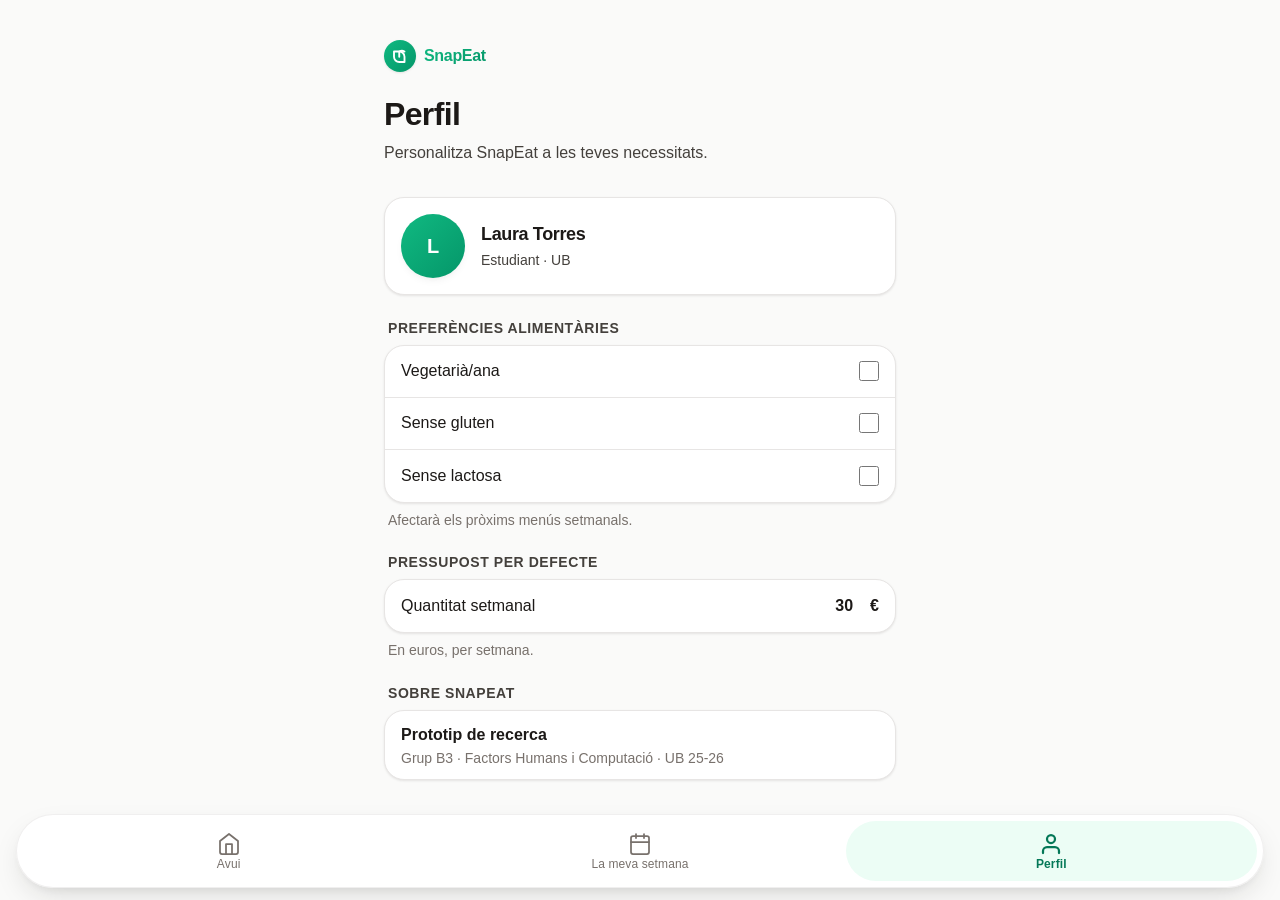
==== commit 69025296: "Perfil: eliminar role=group i contextualitzar pressupost - Eliminat role=group del <ul> de preferènc" ====
--- a/perfil.html
+++ b/perfil.html
@@ -21,7 +21,7 @@
 <body>
   <a href="#main-content" class="skip-link">Salta al contingut principal</a>
 
-  <main id="main-content" class="container" role="main">
+  <main id="main-content" class="container" role="main" tabindex="-1">
     <div class="app-topbar">
       <a href="index.html" class="brand" aria-label="SnapEat — pàgina inicial">
         <span class="brand__logo" aria-hidden="true">
@@ -46,7 +46,7 @@
 
     <section class="perfil-section" aria-labelledby="prefs-title">
       <h2 id="prefs-title" class="grouped-list-heading">Preferències alimentàries</h2>
-      <ul class="grouped-list" role="group" aria-labelledby="prefs-title">
+      <ul class="grouped-list">
         <li class="grouped-list__item grouped-list__item--interactive">
           <label class="pref-row">
             <span class="grouped-list__label">Vegetarià/ana</span>
@@ -75,11 +75,12 @@
         <li class="grouped-list__item">
           <label for="default-budget" class="grouped-list__label">Quantitat setmanal</label>
           <div class="pref-budget-input">
-            <input type="number" id="default-budget" value="30" min="10" max="200">
+            <input type="number" id="default-budget" value="30" min="10" max="200" inputmode="numeric" aria-describedby="budget-unit-hint">
             <span aria-hidden="true">€</span>
           </div>
         </li>
       </ul>
+      <p id="budget-unit-hint" class="grouped-list__hint">En euros, per setmana.</p>
     </section>
 
     <section class="perfil-section" aria-labelledby="info-title">
--- a/css/components.css
+++ b/css/components.css
@@ -545,13 +545,14 @@
 
 /* ============================================================
    SEMÀFOR NUTRICIONAL — component crític
-   Barra de color al dalt + icona + label + status
+   Cards neutres, ring tintat, pill d'estat al fons
+   Alineació: labels i inicis de status a la mateixa Y
    ============================================================ */
 
 .semafor {
   display: grid;
   grid-template-columns: repeat(3, 1fr);
-  gap: var(--space-3);
+  gap: var(--space-2);
 }
 
 @media (max-width: 359px) {
@@ -564,146 +565,115 @@
 }
 
 .semafor-cell {
-  position: relative;
   display: flex;
   flex-direction: column;
-  align-items: flex-start;
-  justify-content: flex-start;
-  gap: var(--space-2);
-  min-height: 128px;
-  padding: var(--space-4) var(--space-3) var(--space-3);
+  background-color: var(--color-surface);
+  border: 1px solid var(--color-border);
   border-radius: var(--radius-md);
-  border: 1px solid transparent;
-  overflow: hidden;
-  transition: background-color var(--duration-slow) var(--ease-in-out),
-              border-color var(--duration-slow) var(--ease-in-out),
-              transform var(--duration-slow) var(--ease-out),
+  padding: var(--space-3) var(--space-3) var(--space-2);
+  min-height: 138px;
+  box-shadow: var(--shadow-sm);
+  transition: transform var(--duration-slow) var(--ease-out),
               box-shadow var(--duration-fast) var(--ease-in-out);
 }
 
-/* Barra de color al capdamunt — més visual que un punt */
-.semafor-cell::before {
-  content: "";
-  position: absolute;
-  top: 0;
-  left: 0;
-  right: 0;
-  height: 4px;
-  background-color: currentColor;
-  border-radius: 0 0 var(--radius-sm) var(--radius-sm);
-  opacity: 0.9;
-}
-
-.semafor-cell__icon {
+/* Ring: cercle amb tint d'estat i SVG al centre */
+.semafor-cell__ring {
+  width: 30px;
+  height: 30px;
+  border-radius: var(--radius-full);
   display: inline-flex;
   align-items: center;
   justify-content: center;
-  width: 28px;
-  height: 28px;
-  margin-top: var(--space-1);
-  font-size: 22px;
-  line-height: 1;
-}
-
-.semafor-cell__icon svg {
-  width: 100%;
-  height: 100%;
+  flex-shrink: 0;
+}
+
+.semafor-cell__ring svg {
+  width: 16px;
+  height: 16px;
   stroke: currentColor;
   fill: none;
 }
 
-.semafor-cell__dot {
-  /* Conservem la classe per compatibilitat JS, però la re-estilitzem com a icona circular */
-  display: inline-flex;
-  align-items: center;
-  justify-content: center;
-  width: 32px;
-  height: 32px;
-  border-radius: var(--radius-full);
-  background-color: currentColor;
-  color: inherit;
-  margin-top: var(--space-1);
-  flex-shrink: 0;
-}
-
-.semafor-cell__dot::after {
-  /* Glif intern blanc per donar textura visual */
-  content: "";
-  width: 14px;
-  height: 14px;
-  border-radius: var(--radius-full);
-  background-color: rgba(255, 255, 255, 0.85);
-}
-
+.semafor-cell__ring--ok {
+  background-color: rgba(5, 150, 105, 0.12);
+  color: var(--color-ok-accent);
+}
+
+.semafor-cell__ring--warn {
+  background-color: rgba(217, 119, 6, 0.12);
+  color: var(--color-warn-accent);
+}
+
+.semafor-cell__ring--bad {
+  background-color: rgba(220, 38, 38, 0.10);
+  color: var(--color-bad-accent);
+}
+
+/* Label: ancorat sota el ring amb un margin fix — mateixa Y a totes les cel·les */
 .semafor-cell__label {
-  font-size: var(--font-size-body);
-  font-weight: var(--font-weight-semibold);
+  margin-top: var(--space-3);
+  font-size: var(--font-size-small);
+  font-weight: var(--font-weight-bold);
   line-height: var(--line-height-snug);
   letter-spacing: var(--tracking-tight);
+  color: var(--color-text);
+}
+
+/* Status: ancorat sota el label amb un margin fix — mateixa Y a totes les cel·les.
+   Si té 2 línies creix cap avall; l'espai buit (si n'hi ha) queda entre status i pill
+   perquè la pill té margin-top: auto. */
+.semafor-cell__status {
+  margin-top: var(--space-1);
+  font-size: var(--font-size-micro);
+  font-weight: var(--font-weight-medium);
+  line-height: var(--line-height-snug);
+  color: var(--color-text-muted);
+}
+
+/* Pill: sempre al fons (margin-top:auto absorbeix l'espai restant) */
+.semafor-cell__pill {
   margin-top: auto;
-}
-
-.semafor-cell__status {
-  font-size: var(--font-size-small);
-  line-height: var(--line-height-snug);
-  font-weight: var(--font-weight-medium);
-}
-
-/* Pista breu sota cada cèl·lula — to Coach: "com tanco la bretxa" */
-.semafor-cell__hint {
-  font-size: var(--font-size-micro);
-  line-height: var(--line-height-snug);
-  font-weight: var(--font-weight-medium);
-  opacity: 0.85;
-  margin-top: 2px;
-}
-
-/* -------------------- Modificador: OK (iOS tint) -------------------- */
-.semafor-cell--ok {
-  background-color: var(--color-ok-tint);
-  border-color: rgba(5, 150, 105, 0.18);
-  color: var(--color-ok-accent);
-}
-
-.semafor-cell--ok .semafor-cell__label {
+  align-self: flex-start;
+  display: inline-flex;
+  align-items: center;
+  gap: 4px;
+  padding: 2px var(--space-2);
+  border-radius: var(--radius-full);
+  font-size: 10px;
+  font-weight: var(--font-weight-bold);
+  line-height: 1.2;
+  letter-spacing: 0.02em;
+  text-transform: uppercase;
+}
+
+.semafor-cell__pill::before {
+  content: "";
+  width: 5px;
+  height: 5px;
+  border-radius: var(--radius-full);
+  flex-shrink: 0;
+}
+
+.semafor-cell__pill--ok {
+  background-color: rgba(5, 150, 105, 0.10);
   color: var(--color-ok-fg);
 }
-
-.semafor-cell--ok .semafor-cell__status {
-  color: var(--color-ok-fg);
-}
-
-/* -------------------- Modificador: warn (iOS tint) -------------------- */
-.semafor-cell--warn {
-  background-color: var(--color-warn-tint);
-  border-color: rgba(217, 119, 6, 0.18);
-  color: var(--color-warn-accent);
-}
-
-.semafor-cell--warn .semafor-cell__label {
+.semafor-cell__pill--ok::before { background-color: var(--color-ok-accent); }
+
+.semafor-cell__pill--warn {
+  background-color: rgba(217, 119, 6, 0.10);
   color: var(--color-warn-fg);
 }
-
-.semafor-cell--warn .semafor-cell__status {
-  color: var(--color-warn-fg);
-}
-
-/* -------------------- Modificador: bad (iOS tint) -------------------- */
-.semafor-cell--bad {
-  background-color: var(--color-bad-tint);
-  border-color: rgba(220, 38, 38, 0.18);
-  color: var(--color-bad-accent);
-}
-
-.semafor-cell--bad .semafor-cell__label {
+.semafor-cell__pill--warn::before { background-color: var(--color-warn-accent); }
+
+.semafor-cell__pill--bad {
+  background-color: rgba(220, 38, 38, 0.08);
   color: var(--color-bad-fg);
 }
-
-.semafor-cell--bad .semafor-cell__status {
-  color: var(--color-bad-fg);
-}
-
-/* Animació d'atenció en primer render post-registre */
+.semafor-cell__pill--bad::before { background-color: var(--color-bad-accent); }
+
+/* Animació d'atenció en primer render post-registre — es manté */
 .semafor-cell--pulse {
   animation: semafor-pulse var(--duration-slow) var(--ease-out);
 }
@@ -714,6 +684,10 @@
   100% { transform: scale(1); }
 }
 
+@media (prefers-reduced-motion: reduce) {
+  .semafor-cell--pulse { animation: none; }
+}
+
 /* ============================================================
    CHIPS — selecció ràpida (begudes, extras)
    ============================================================ */
@@ -728,7 +702,7 @@
   display: inline-flex;
   align-items: center;
   gap: var(--space-1);
-  min-height: 40px;
+  min-height: var(--touch-target-min);
   padding: var(--space-2) var(--space-4);
   background-color: var(--color-surface);
   color: var(--color-text-muted);
@@ -874,15 +848,13 @@
    ============================================================ */
 
 .apat-card {
-  display: grid;
-  grid-template-columns: 72px 1fr auto;
-  gap: var(--space-3);
-  align-items: center;
-  padding: var(--space-3);
+  display: flex;
+  flex-direction: column;
   background-color: var(--color-surface);
   border: 1px solid var(--color-border);
   border-radius: var(--radius-lg);
   box-shadow: var(--shadow-sm);
+  overflow: hidden;
   transition: transform var(--duration-fast) var(--ease-out),
               box-shadow var(--duration-fast) var(--ease-in-out);
 }
@@ -892,30 +864,53 @@
   box-shadow: var(--shadow-md);
 }
 
-/* Foto (imatge real) */
+/* Media — foto hero al top amb aspect ratio agradable */
+.apat-card__media {
+  position: relative;
+  width: 100%;
+  aspect-ratio: 16 / 10;
+  background-color: var(--color-surface-subtle);
+  overflow: hidden;
+}
+
 .apat-card__foto {
-  width: 72px;
-  height: 72px;
+  width: 100%;
+  height: 100%;
   object-fit: cover;
-  border-radius: var(--radius-md);
-  background-color: var(--color-surface-subtle);
-  flex-shrink: 0;
-}
-
-/* Placeholder circular quan no hi ha foto */
+  display: block;
+}
+
+/* Placeholder quan no hi ha foto — gradient amb la inicial gran */
 .apat-card__foto-placeholder {
-  width: 72px;
-  height: 72px;
-  border-radius: var(--radius-md);
-  display: inline-flex;
+  width: 100%;
+  height: 100%;
+  display: flex;
   align-items: center;
   justify-content: center;
   color: #fff;
-  font-size: 28px;
+  font-size: 72px;
   font-weight: var(--font-weight-bold);
   letter-spacing: var(--tracking-tight);
-  flex-shrink: 0;
-  box-shadow: inset 0 -4px 8px rgba(0, 0, 0, 0.08);
+  line-height: 1;
+}
+
+/* Hora com a overlay sobre la imatge (estil iOS Photos) */
+.apat-card__hora-overlay {
+  position: absolute;
+  top: var(--space-3);
+  right: var(--space-3);
+  display: inline-flex;
+  align-items: center;
+  padding: 4px var(--space-2);
+  background-color: rgba(28, 25, 23, 0.55);
+  backdrop-filter: blur(12px);
+  -webkit-backdrop-filter: blur(12px);
+  color: #FFFFFF;
+  font-size: var(--font-size-micro);
+  font-weight: var(--font-weight-semibold);
+  border-radius: var(--radius-full);
+  letter-spacing: 0.02em;
+  box-shadow: 0 2px 6px rgba(0, 0, 0, 0.1);
 }
 
 .apat-card__foto-placeholder--green {
@@ -931,25 +926,19 @@
 }
 
 .apat-card__body {
-  min-width: 0;
+  padding: var(--space-4);
   display: flex;
   flex-direction: column;
-  gap: 4px;
-}
-
-.apat-card__hora {
-  font-size: var(--font-size-micro);
-  color: var(--color-text-subtle);
-  font-weight: var(--font-weight-medium);
-  text-transform: uppercase;
-  letter-spacing: var(--tracking-wide);
+  gap: var(--space-2);
 }
 
 .apat-card__nom {
-  font-size: var(--font-size-body);
-  font-weight: var(--font-weight-semibold);
+  font-size: var(--font-size-h3);
+  font-weight: var(--font-weight-bold);
   color: var(--color-text);
   line-height: var(--line-height-snug);
+  letter-spacing: var(--tracking-tight);
+  margin: 0;
   overflow: hidden;
   text-overflow: ellipsis;
   display: -webkit-box;
@@ -965,22 +954,24 @@
 
 .apat-card__chips {
   display: flex;
-  flex-wrap: wrap;
-  gap: 4px;
+  flex-wrap: nowrap;
+  gap: var(--space-2);
   margin-top: var(--space-1);
 }
 
 .apat-card__actions {
   display: flex;
-  flex-direction: column;
-  gap: 2px;
-  align-self: flex-start;
+  justify-content: flex-end;
+  gap: var(--space-1);
+  margin-top: var(--space-2);
+  padding-top: var(--space-2);
+  border-top: 1px solid var(--color-border);
 }
 
 .apat-card__actions .btn {
   min-height: 32px;
-  padding: 2px var(--space-2);
-  font-size: var(--font-size-micro);
+  padding: var(--space-1) var(--space-3);
+  font-size: var(--font-size-small);
   font-weight: var(--font-weight-medium);
   border-radius: var(--radius-sm);
   color: var(--color-text-subtle);
@@ -988,6 +979,73 @@
 
 .apat-card__actions .btn:hover {
   color: var(--color-text);
+  background-color: var(--color-surface-subtle);
+}
+
+/* ============================================================
+   CHIP MACRO — chip amb inicial H/V/P visible + etiqueta
+   Usat als àpats i allà on hem de comunicar estat nutricional amb claredat
+   ============================================================ */
+
+.chip-macro {
+  display: inline-flex;
+  align-items: center;
+  gap: 5px;
+  padding: 3px var(--space-2) 3px 3px;
+  background-color: var(--color-surface-subtle);
+  border-radius: var(--radius-full);
+  font-size: 11px;
+  font-weight: var(--font-weight-semibold);
+  line-height: 1.2;
+  border: 1px solid var(--color-border);
+}
+
+.chip-macro__initial {
+  display: inline-flex;
+  align-items: center;
+  justify-content: center;
+  width: 18px;
+  height: 18px;
+  border-radius: var(--radius-full);
+  font-size: 10px;
+  font-weight: var(--font-weight-bold);
+  color: #FFFFFF;
+  line-height: 1;
+  flex-shrink: 0;
+}
+
+.chip-macro__label {
+  padding-right: 2px;
+}
+
+.chip-macro--ok {
+  background-color: var(--color-ok-bg);
+  border-color: rgba(5, 150, 105, 0.20);
+  color: var(--color-ok-fg);
+}
+
+.chip-macro--ok .chip-macro__initial {
+  background-color: var(--color-ok-accent);
+}
+
+.chip-macro--warn {
+  background-color: var(--color-warn-bg);
+  border-color: rgba(217, 119, 6, 0.20);
+  color: var(--color-warn-fg);
+}
+
+.chip-macro--warn .chip-macro__initial {
+  background-color: var(--color-warn-accent);
+}
+
+.chip-macro--bad {
+  background-color: var(--color-bad-bg);
+  border-color: rgba(220, 38, 38, 0.20);
+  color: var(--color-bad-fg);
+}
+
+.chip-macro--bad .chip-macro__initial {
+  background-color: var(--color-bad-accent);
 }
 
 .apat-card__menu {
@@ -1024,6 +1082,103 @@
   gap: var(--space-3);
   padding: 0;
   margin: 0;
+}
+
+/* ============================================================
+   TOAST — pill al top-center estil iOS Live Activity
+   Un sol toast a la vegada; els nous substitueixen l'anterior
+   ============================================================ */
+
+.toast-host {
+  position: fixed;
+  top: calc(var(--space-3) + env(safe-area-inset-top, 0));
+  left: 0;
+  right: 0;
+  display: flex;
+  justify-content: center;
+  pointer-events: none;
+  z-index: calc(var(--z-modal) + 10);
+  padding: 0 var(--space-4);
+}
+
+.toast {
+  display: inline-flex;
+  align-items: center;
+  gap: var(--space-2);
+  padding: var(--space-2) var(--space-4);
+  background-color: rgba(255, 255, 255, 0.92);
+  backdrop-filter: saturate(180%) blur(24px);
+  -webkit-backdrop-filter: saturate(180%) blur(24px);
+  border: 1px solid var(--color-border);
+  border-radius: var(--radius-full);
+  box-shadow: 0 10px 28px -8px rgba(28, 25, 23, 0.20),
+              0 4px 10px -4px rgba(28, 25, 23, 0.08);
+  font-size: var(--font-size-small);
+  font-weight: var(--font-weight-medium);
+  color: var(--color-text);
+  max-width: calc(100% - var(--space-4));
+  opacity: 0;
+  transform: translateY(-14px) scale(0.96);
+  transition: opacity var(--duration-base) var(--ease-out),
+              transform var(--duration-base) var(--ease-spring);
+  pointer-events: auto;
+  line-height: var(--line-height-snug);
+}
+
+.toast--visible {
+  opacity: 1;
+  transform: translateY(0) scale(1);
+}
+
+.toast__icon {
+  display: inline-flex;
+  align-items: center;
+  justify-content: center;
+  width: 18px;
+  height: 18px;
+  flex-shrink: 0;
+}
+
+.toast__icon svg {
+  width: 100%;
+  height: 100%;
+  stroke: currentColor;
+  fill: none;
+}
+
+.toast__text {
+  min-width: 0;
+}
+
+/* Variants amb tint subtil (mateix llenguatge iOS que els altres components) */
+.toast--success {
+  background-color: rgba(209, 250, 229, 0.95);
+  border-color: rgba(5, 150, 105, 0.25);
+  color: var(--color-ok-fg);
+}
+
+.toast--success .toast__icon {
+  color: var(--color-ok-accent);
+}
+
+.toast--error {
+  background-color: rgba(254, 226, 226, 0.95);
+  border-color: rgba(220, 38, 38, 0.25);
+  color: var(--color-bad-fg);
+}
+
+.toast--error .toast__icon {
+  color: var(--color-bad-accent);
+}
+
+.toast--info .toast__icon {
+  color: var(--color-text-muted);
+}
+
+@media (prefers-reduced-motion: reduce) {
+  .toast {
+    transition-duration: 0.01ms;
+  }
 }
 
 /* ============================================================
@@ -1182,14 +1337,16 @@
               transform var(--duration-base) var(--ease-out);
 }
 
-/* Estat ocult — s'usa a registrar quan no hi ha foto o nom encara */
-.footer-cta--hidden {
+/* Estats ocults — registrar (no foto/nom) o scroll-down (fora de vista) */
+.footer-cta--hidden,
+.footer-cta--hidden-scroll {
   opacity: 0;
   transform: translateY(24px);
   pointer-events: none;
 }
 
-.footer-cta--hidden .btn {
+.footer-cta--hidden .btn,
+.footer-cta--hidden-scroll .btn {
   pointer-events: none;
 }
 
--- a/css/layout.css
+++ b/css/layout.css
@@ -122,24 +122,6 @@
 }
 
 /* ------------------------------------------------------------
-   Grid del semàfor nutricional (duplicada a components.css)
-   ------------------------------------------------------------ */
-.grid-semafor {
-  display: grid;
-  grid-template-columns: repeat(3, 1fr);
-  gap: var(--space-3);
-}
-
-@media (max-width: 359px) {
-  .grid-semafor {
-    grid-template-columns: repeat(2, 1fr);
-  }
-  .grid-semafor > :nth-child(3) {
-    grid-column: 1 / -1;
-  }
-}
-
-/* ------------------------------------------------------------
    Grid de cards de pla setmanal
    ------------------------------------------------------------ */
 .grid-week {
--- a/css/screens.css
+++ b/css/screens.css
@@ -317,6 +317,73 @@
 }
 
 /* ============================================================
+   FLOW HORITZONTAL — slide entre steps (setmana)
+   Cada step és una "pàgina" dins d'un track que es transforma
+   ============================================================ */
+
+.flow-container {
+  position: relative;
+  overflow: hidden;
+  /* Estirem fins els marges laterals del container per màxim espai horitzontal */
+  margin: 0 calc(var(--space-5) * -1);
+}
+
+.flow-track {
+  display: flex;
+  transition: transform 420ms cubic-bezier(0.16, 1, 0.3, 1);
+  will-change: transform;
+}
+
+.flow-step {
+  flex: 0 0 100%;
+  min-width: 0;
+  padding: 0 var(--space-5);
+  /* Cada step és un bloc independent — no es barreja l'scroll amb el veí */
+}
+
+@media (prefers-reduced-motion: reduce) {
+  .flow-track {
+    transition-duration: 0.01ms;
+  }
+}
+
+/* Botó de tornar al pas anterior — estil iOS chevron-left */
+.step-back {
+  display: inline-flex;
+  align-items: center;
+  justify-content: center;
+  width: 36px;
+  height: 36px;
+  border-radius: var(--radius-full);
+  background-color: var(--color-surface);
+  border: 1px solid var(--color-border);
+  color: var(--color-text);
+  cursor: pointer;
+  flex-shrink: 0;
+  margin-right: var(--space-2);
+  box-shadow: var(--shadow-sm);
+  transition: background-color var(--duration-fast) var(--ease-in-out),
+              transform var(--duration-fast) var(--ease-out);
+}
+
+/* L'atribut hidden ha de guanyar sobre el display inline-flex */
+.step-back[hidden] {
+  display: none;
+}
+
+.step-back:active {
+  transform: scale(0.94);
+  background-color: var(--color-surface-subtle);
+}
+
+.step-back svg {
+  width: 20px;
+  height: 20px;
+  stroke: currentColor;
+  fill: none;
+}
+
+/* ============================================================
    SETMANA (setmana.html)
    ============================================================ */
 
@@ -338,19 +405,8 @@
   line-height: var(--line-height-snug);
 }
 
-/* Seccions de setmana */
-.setmana-section {
-  margin-bottom: var(--space-6);
-}
-
-.setmana-section h2 {
-  font-size: var(--font-size-h1);
-  font-weight: var(--font-weight-bold);
-  letter-spacing: var(--tracking-tight);
-  margin-bottom: var(--space-3);
-}
-
-.setmana-section .hint {
+/* Hints dins els steps */
+.flow-step .hint {
   margin-bottom: var(--space-4);
 }
 
@@ -502,22 +558,29 @@
   margin: 0;
 }
 
-/* Mini-semàfor: 3 punts amb balanç nutricional del dia */
+/* Mini-semàfor: 3 cercles amb H/V/P per entendre cada macro a cop d'ull */
 .day-balance {
   display: inline-flex;
   align-items: center;
   gap: 4px;
-  padding: 4px var(--space-2);
-  background-color: var(--color-surface-subtle);
+  flex-shrink: 0;
+}
+
+.day-balance__dot {
+  display: inline-flex;
+  align-items: center;
+  justify-content: center;
+  width: 22px;
+  height: 22px;
   border-radius: var(--radius-full);
-}
-
-.day-balance__dot {
-  width: 8px;
-  height: 8px;
-  border-radius: var(--radius-full);
+  font-size: 11px;
+  font-weight: var(--font-weight-bold);
+  font-variant: all-petite-caps;
+  letter-spacing: 0;
+  color: #FFFFFF;
+  line-height: 1;
   flex-shrink: 0;
-  box-shadow: inset 0 0 0 1px rgba(28, 25, 23, 0.08);
+  box-shadow: inset 0 0 0 1px rgba(28, 25, 23, 0.06);
 }
 
 .day-balance__dot--ok   { background-color: var(--color-ok-accent); }
